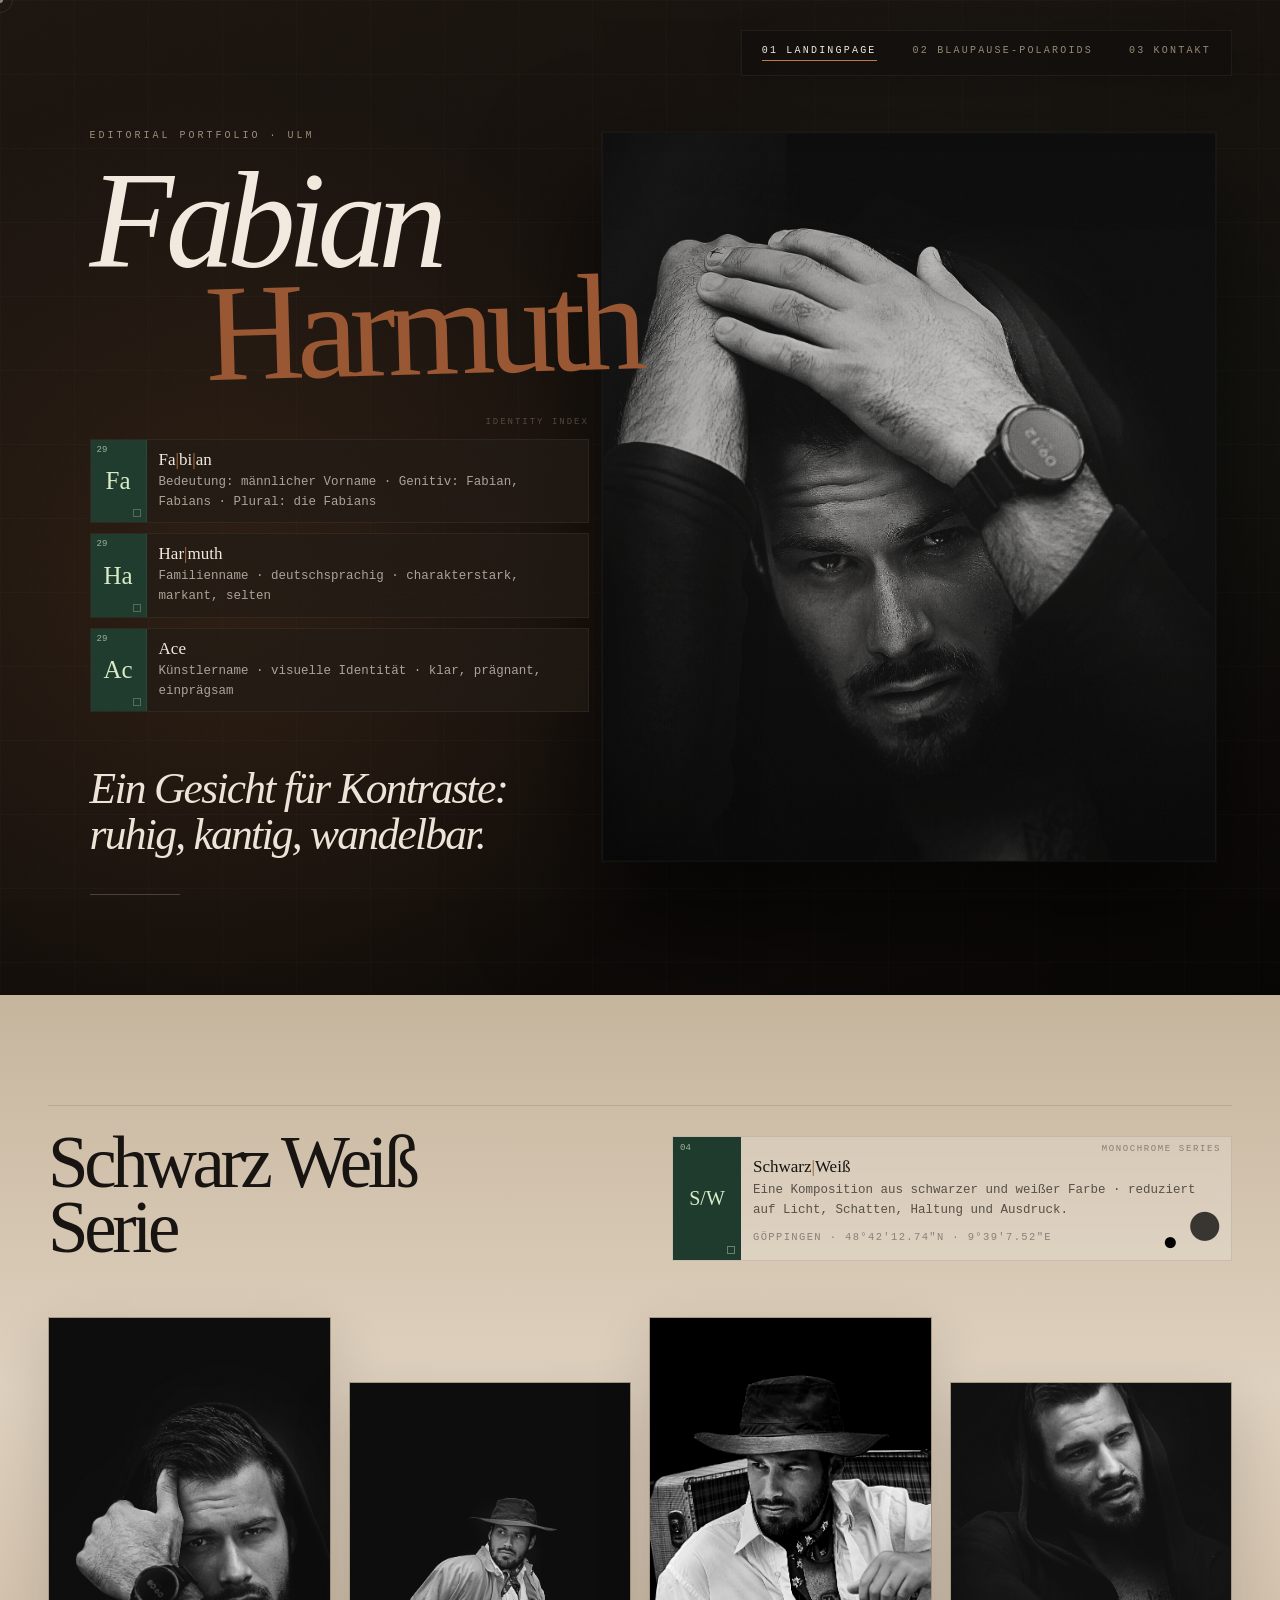
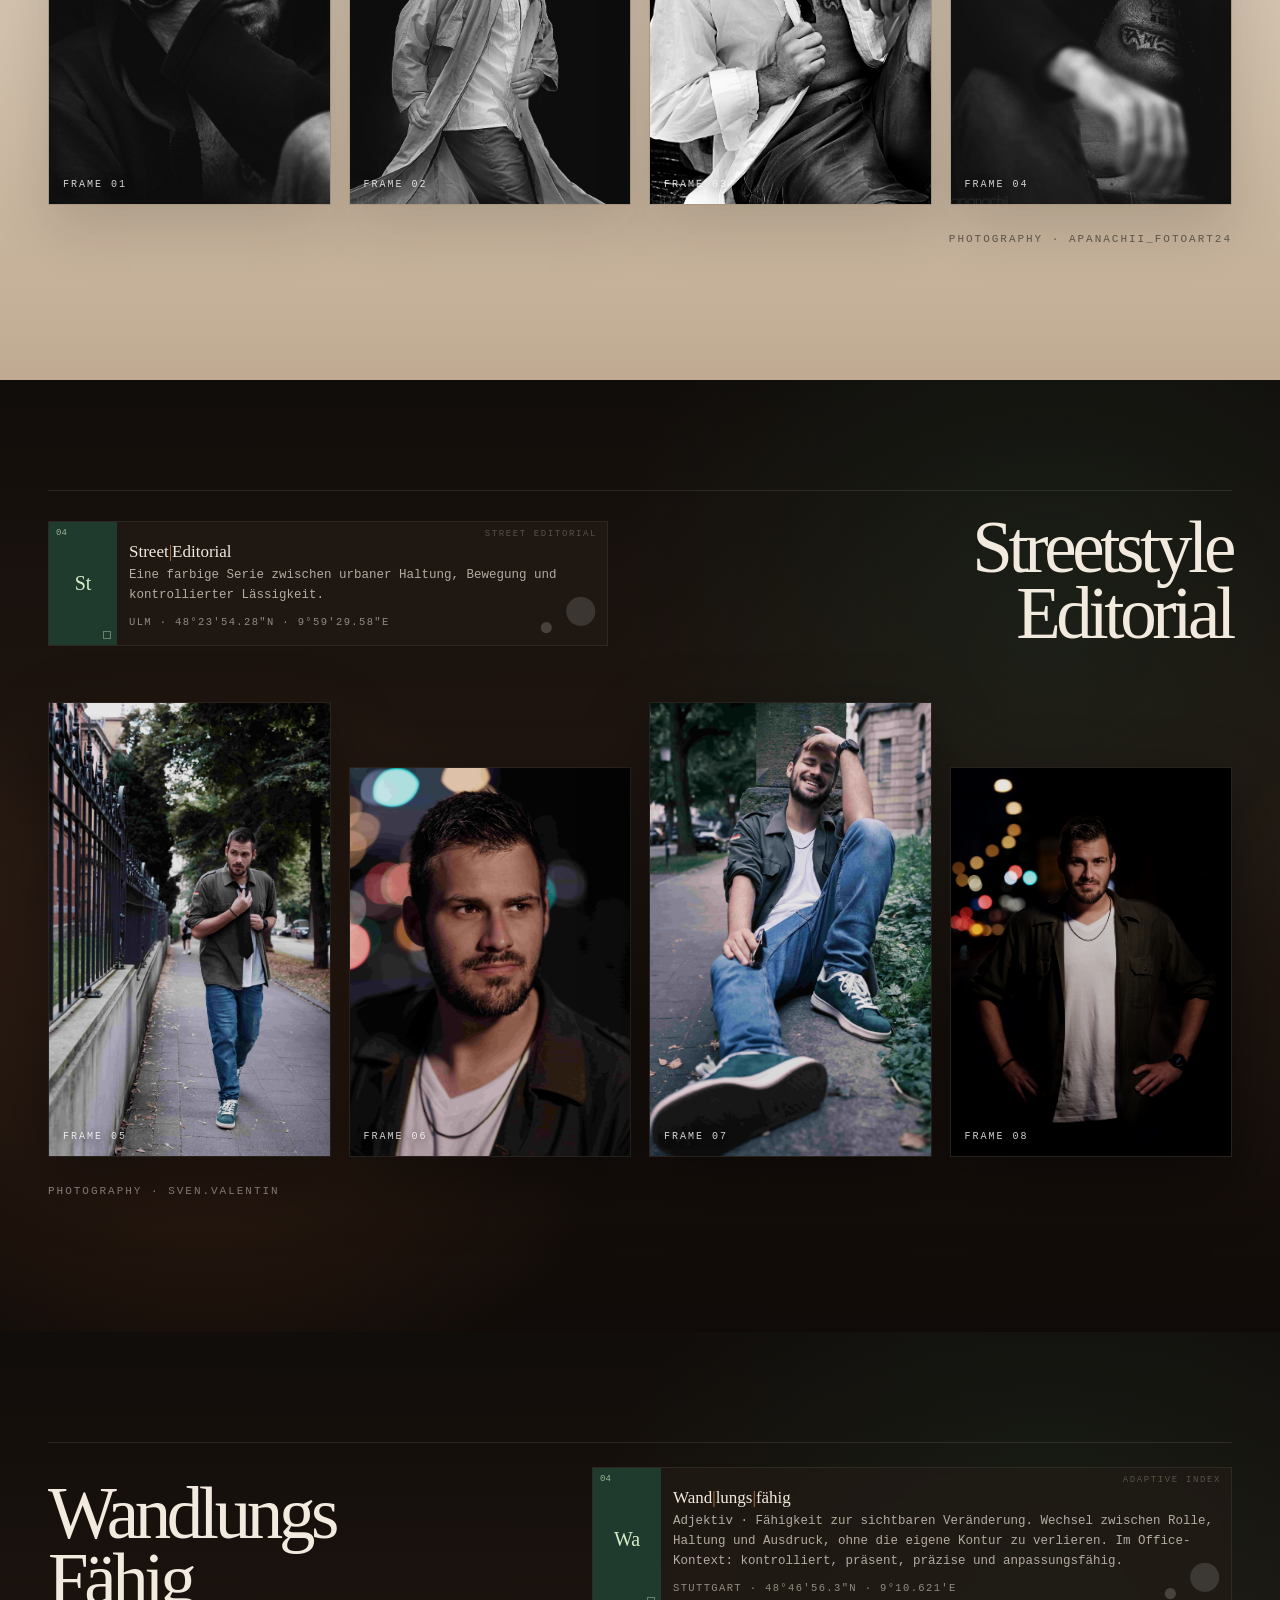
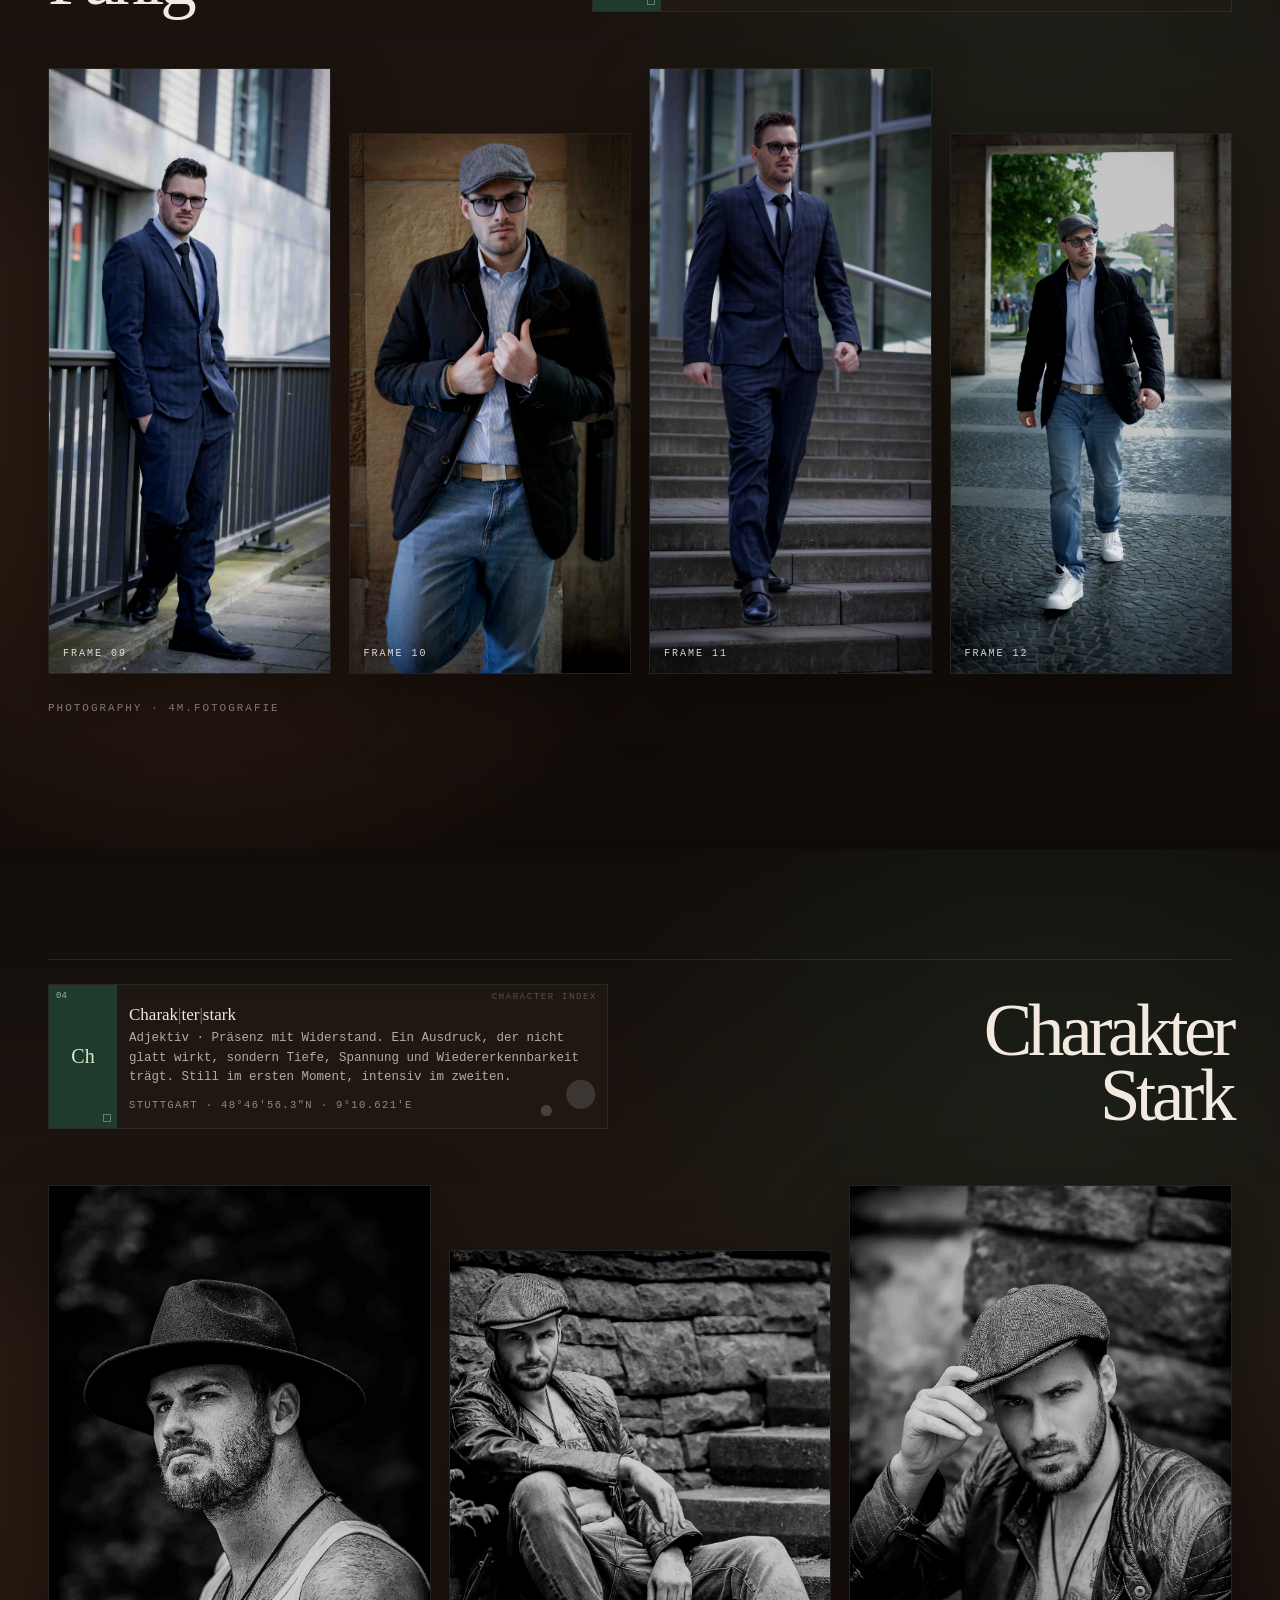
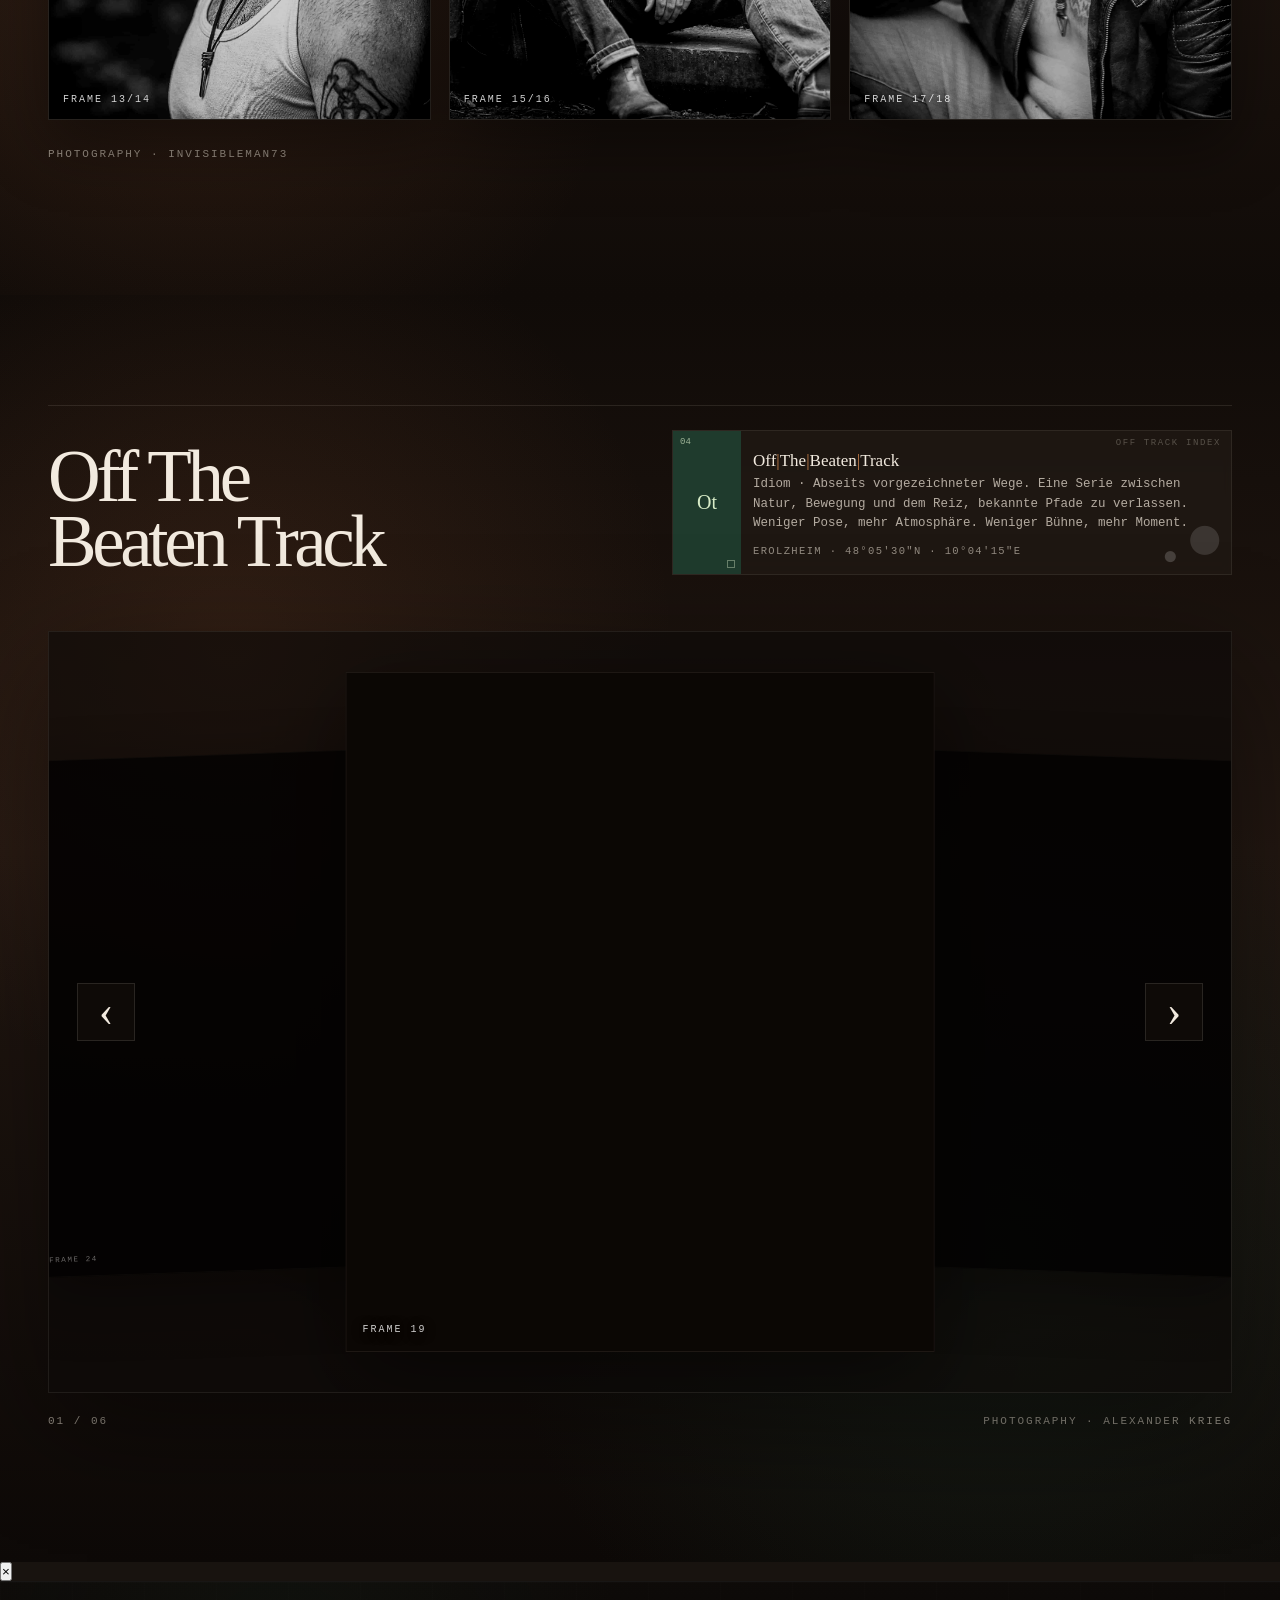
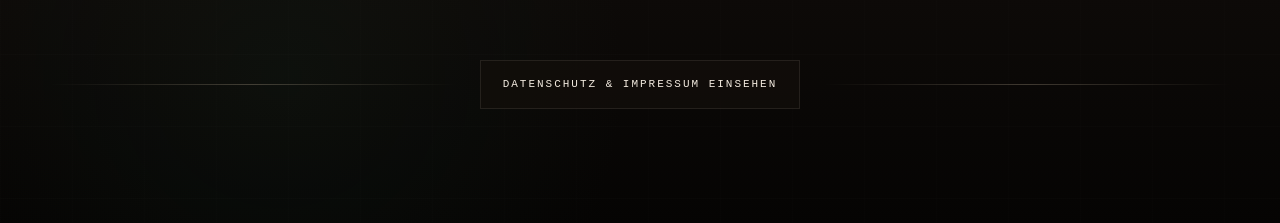
==== index.html @ 9355633e "Update index.html" ====
<!DOCTYPE html>
<html lang="de">
<head>
<meta charset="UTF-8"/>
<meta name="viewport" content="width=device-width, initial-scale=1.0"/>
<title>Fabian Harmuth — Male Model aus Ulm</title>
<meta name="description" content="Fabian Harmuth — Male Model aus Ulm. Editorial Portfolio mit charakterstarker visueller Präsenz."/>

<link rel="stylesheet" href="assets/css/landingpage.css">
     <link rel="stylesheet" href="assets/css/cursor.css">
</head>

<body>

<!-- =========================================================
     01 · HTML — Sichtbare Seitenstruktur
     ========================================================= -->

<!-- 01.01 · Custom Cursor -->
<div id="cursor"></div>
<div id="cursor-ring"></div>
<div class="hero-grain"></div>

<!-- 01.02 · Navigation -->
<nav class="nav">
  <div class="nav-links">
    <a href="index.html" class="active">01 Landingpage</a>
    <a href="blaupause-polaroids.html">02 Blaupause-Polaroids</a>
    <a href="kontakt.html">03 Kontakt</a>
  </div>
</nav>

<!-- 01.03 · Hero / Einstieg -->
<section class="hero">
  <div class="hero-bg"></div>

  <div class="hero-image-panel" id="imagePanel">
    <img src="images/hero.jpeg" alt="Fabian Harmuth Male Model" class="hero-image">
    <div class="image-vignette"></div>
    <div class="image-grain"></div>
  </div>

  <div class="hero-content">
    <div class="kicker">Editorial Portfolio · Ulm</div>

    <h1 class="hero-title">
      <span class="title-top">Fabian</span>
      <span class="title-bottom">Harmuth</span>
    </h1>

    <div class="chem-dictionary">
      <div class="chem-entry">
        <div class="chem-symbol">Fa</div>
        <div class="chem-content">
          <div class="dict-word">Fa<span>|</span>bi<span>|</span>an</div>
          <div class="dict-line">Bedeutung: männlicher Vorname · Genitiv: Fabian, Fabians · Plural: die Fabians</div>
        </div>
      </div>

      <div class="chem-entry">
        <div class="chem-symbol">Ha</div>
        <div class="chem-content">
          <div class="dict-word">Har<span>|</span>muth</div>
          <div class="dict-line">Familienname · deutschsprachig · charakterstark, markant, selten</div>
        </div>
      </div>

      <div class="chem-entry">
        <div class="chem-symbol">Ac</div>
        <div class="chem-content">
          <div class="dict-word">Ace</div>
          <div class="dict-line">Künstlername · visuelle Identität · klar, prägnant, einprägsam</div>
        </div>
      </div>
    </div>

    <div class="definition">
      Ein Gesicht für Kontraste:<br>
      ruhig, kantig, wandelbar.
    </div>

    <div class="editorial-line"></div>
  </div>
</section>

<!-- 01.04 · Serie 1: Schwarz Weiß -->
<section class="gallery">
  <div class="gallery-top">
    <h2>
      Schwarz Weiß<br>
      Serie
    </h2>

    <div class="gallery-chem">
      <div class="gallery-chem-symbol">S/W</div>

      <div class="gallery-chem-content">
        <div class="gallery-chem-title">Schwarz<span>|</span>Weiß</div>
        <div class="gallery-chem-line">
          Eine Komposition aus schwarzer und weißer Farbe · reduziert auf Licht, Schatten, Haltung und Ausdruck.
        </div>
        <div class="location-line">
          Göppingen · 48°42′12.74″N · 9°39′7.52″E
        </div>
        <div class="ink-splatter"></div>
      </div>
    </div>
  </div>

  <div class="grid">
    <div class="card">
      <img src="images/best-01.jpeg" alt="" loading="lazy">
      <span>Frame 01</span>
    </div>

    <div class="card">
      <img src="images/best-02.jpeg" alt="" loading="lazy">
      <span>Frame 02</span>
    </div>

    <div class="card">
      <img src="images/best-03.jpeg" alt="" loading="lazy">
      <span>Frame 03</span>
    </div>

    <div class="card">
      <img src="images/best-04.jpeg" alt="" loading="lazy">
      <span>Frame 04</span>
    </div>
  </div>

  <div class="gallery-credit">
    Photography · apanachii_fotoart24
  </div>
</section>

<!-- 01.05 · Serie 2: Streetstyle Editorial -->
<section class="gallery street-gallery">
  <div class="gallery-top">
    <h2>
      Streetstyle<br>
      Editorial
    </h2>

    <div class="gallery-chem">
      <div class="gallery-chem-symbol">St</div>

      <div class="gallery-chem-content">
        <div class="gallery-chem-title">Street<span>|</span>Editorial</div>
        <div class="gallery-chem-line">
          Eine farbige Serie zwischen urbaner Haltung, Bewegung und kontrollierter Lässigkeit.
        </div>
        <div class="location-line">
          Ulm · 48°23′54.28″N · 9°59′29.58″E
        </div>
        <div class="ink-splatter"></div>
      </div>
    </div>
  </div>

  <div class="grid">
    <div class="card">
      <img src="images/best-05.jpg" data-after="images/After-01.jpg" alt="" loading="lazy" class="upgrade-img">
      <span>Frame 05</span>
    </div>

    <div class="card">
      <img src="images/best-06.jpg" data-after="images/After-02.jpg" alt="" loading="lazy" class="upgrade-img">
      <span>Frame 06</span>
    </div>

    <div class="card">
      <img src="images/best-07.jpg" data-after="images/After-03.jpg" alt="" loading="lazy" class="upgrade-img">
      <span>Frame 07</span>
    </div>

    <div class="card">
      <img src="images/best-08.jpg" data-after="images/After-04.jpg" alt="" loading="lazy" class="upgrade-img">
      <span>Frame 08</span>
    </div>
  </div>

  <div class="gallery-credit">
    Photography · Sven.Valentin
  </div>
</section>

<!-- 01.06 · Serie 3: Wandlungsfähig -->
<section class="gallery adapt-gallery">
  <div class="gallery-top">
    <h2>
      Wandlungs<br>
      Fähig
    </h2>

    <div class="gallery-chem">
      <div class="gallery-chem-symbol">Wa</div>

      <div class="gallery-chem-content">
        <div class="gallery-chem-title">Wand<span>|</span>lungs<span>|</span>fähig</div>
        <div class="gallery-chem-line">
          Adjektiv · Fähigkeit zur sichtbaren Veränderung. Wechsel zwischen Rolle, Haltung und Ausdruck, ohne die eigene Kontur zu verlieren. Im Office-Kontext: kontrolliert, präsent, präzise und anpassungsfähig.
        </div>
        <div class="location-line">
          Stuttgart · 48°46′56.3″N · 9°10.621′E
        </div>
        <div class="ink-splatter"></div>
      </div>
    </div>
  </div>

  <div class="grid">
    <div class="card">
      <img src="images/best-09.jpg" alt="" loading="lazy">
      <span>Frame 09</span>
    </div>

    <div class="card">
      <img src="images/best-10.jpg" alt="" loading="lazy">
      <span>Frame 10</span>
    </div>

    <div class="card">
      <img src="images/best-11.jpg" alt="" loading="lazy">
      <span>Frame 11</span>
    </div>

    <div class="card">
      <img src="images/best-12.jpg" alt="" loading="lazy">
      <span>Frame 12</span>
    </div>
  </div>

  <div class="gallery-credit">
    Photography · 4m.fotografie
  </div>
</section>

<!-- 01.07 · Serie 4: Charakterstark -->
<section class="gallery character-gallery">
  <div class="gallery-top">
    <h2>
      Charakter<br>
      Stark
    </h2>

    <div class="gallery-chem">
      <div class="gallery-chem-symbol">Ch</div>

      <div class="gallery-chem-content">
        <div class="gallery-chem-title">Charak<span>|</span>ter<span>|</span>stark</div>
        <div class="gallery-chem-line">
          Adjektiv · Präsenz mit Widerstand. Ein Ausdruck, der nicht glatt wirkt, sondern Tiefe, Spannung und Wiedererkennbarkeit trägt. Still im ersten Moment, intensiv im zweiten.
        </div>
        <div class="location-line">
          Stuttgart · 48°46′56.3″N · 9°10.621′E
        </div>
        <div class="ink-splatter"></div>
      </div>
    </div>
  </div>

  <div class="grid character-grid">
    <div class="card dual-card">
      <img class="base-img" src="images/best-13.jpg" alt="" loading="lazy">
      <img class="color-img" src="images/best-14.jpg" alt="" loading="lazy">
      <span>Frame 13/14</span>
    </div>

    <div class="card dual-card">
      <img class="base-img" src="images/best-15.jpg" alt="" loading="lazy">
      <img class="color-img" src="images/best-16.jpg" alt="" loading="lazy">
      <span>Frame 15/16</span>
    </div>

    <div class="card dual-card">
      <img class="base-img" src="images/best-17.jpg" alt="" loading="lazy">
      <img class="color-img" src="images/best-18.jpg" alt="" loading="lazy">
      <span>Frame 17/18</span>
    </div>
  </div>

  <div class="gallery-credit">
    Photography · invisibleman73
  </div>
</section>
<!-- 01.08 · Serie 5: Off The Beaten Track -->
<section class="gallery offtrack-gallery">
  <div class="gallery-top">
    <h2>
      Off The<br>
      Beaten Track
    </h2>

    <div class="gallery-chem">
      <div class="gallery-chem-symbol">Ot</div>

      <div class="gallery-chem-content">
        <div class="gallery-chem-title">Off<span>|</span>The<span>|</span>Beaten<span>|</span>Track</div>
        <div class="gallery-chem-line">
          Idiom · Abseits vorgezeichneter Wege. Eine Serie zwischen Natur,
          Bewegung und dem Reiz, bekannte Pfade zu verlassen. Weniger Pose,
          mehr Atmosphäre. Weniger Bühne, mehr Moment.
        </div>
        <div class="location-line">
          Erolzheim · 48°05′30″N · 10°04′15″E
        </div>
        <div class="ink-splatter"></div>
      </div>
    </div>
  </div>

  <div class="offtrack-carousel" id="offtrackCarousel" aria-label="Off The Beaten Track Bilderkarussell">
    <button class="offtrack-control offtrack-prev" type="button" aria-label="Vorheriges Bild">‹</button>

    <div class="offtrack-stage">
      <div class="offtrack-slide is-active" data-index="0">
        <img src="images/best-19.jpeg" data-after="images/after-05.jpg" alt="" loading="lazy" class="upgrade-img offtrack-img">
        <span>Frame 19</span>
      </div>

      <div class="offtrack-slide is-next" data-index="1">
        <img src="images/best-20.jpg" data-after="images/after-06.jpg" alt="" loading="lazy" class="upgrade-img offtrack-img">
        <span>Frame 20</span>
      </div>

      <div class="offtrack-slide" data-index="2">
        <img src="images/best-21.jpg" data-after="images/after-07.jpg" alt="" loading="lazy" class="upgrade-img offtrack-img">
        <span>Frame 21</span>
      </div>

      <div class="offtrack-slide" data-index="3">
        <img src="images/best-22.jpg" data-after="images/after-08.jpg" alt="" loading="lazy" class="upgrade-img offtrack-img">
        <span>Frame 22</span>
      </div>

      <div class="offtrack-slide" data-index="4">
        <img src="images/best-23.jpg" data-after="images/after-09.jpg" alt="" loading="lazy" class="upgrade-img offtrack-img">
        <span>Frame 23</span>
      </div>

      <div class="offtrack-slide is-prev" data-index="5">
        <img src="images/best-24.jpg" data-after="images/after-10.jpg" alt="" loading="lazy" class="upgrade-img offtrack-img">
        <span>Frame 24</span>
      </div>
    </div>

    <button class="offtrack-control offtrack-next" type="button" aria-label="Nächstes Bild">›</button>
  </div>

  <div class="offtrack-meta">
    <div class="offtrack-counter" id="offtrackCounter">01 / 06</div>

    <div class="gallery-credit offtrack-credit">
      Photography · Alexander Krieg
    </div>
  </div>
</section>
     <div class="image-lightbox" id="imageLightbox" aria-hidden="true">
  <button class="image-lightbox-close" type="button" aria-label="Bild schließen">×</button>
  <img id="imageLightboxImg" src="" alt="">
</div>
     
<!-- 01.08 · Legal Gate / Datenschutz / Impressum -->
<footer class="legal-footer">
  <div class="legal-shell">

    <div class="legal-separator">
      <button class="legal-gate" id="legalGate" type="button" aria-expanded="false">
        <span>Datenschutz & Impressum einsehen</span>
      </button>
    </div>

    <div class="legal-content" id="legalContent">
      <div class="legal-inner">
        <div class="legal-headline">
          <span class="legal-kicker">Legal · Privacy · Identity</span>

          <h3>
            Informationen &<br>
            Datenschutz
          </h3>

          <p>
            Transparenz bezüglich Datenverarbeitung, Kontaktaufnahme und Verantwortlichkeit
            dieser Portfolioseite. Der Bereich ist bewusst zurückhaltend platziert, bleibt aber
            jederzeit auffindbar.
          </p>
        </div>

        <div class="legal-actions">
          <button class="legal-toggle" type="button" data-legal="privacy">
            Datenschutz öffnen
          </button>

          <div class="legal-panel" id="privacy">
            <div class="legal-block">
              <h4>Datenschutzerklärung</h4>

              <p>
                Verantwortlicher im Sinne der Datenschutzgesetze, insbesondere der
                Datenschutz-Grundverordnung (DSGVO), ist Fabian Harmuth.
                Kontakt per E-Mail: <a href="mailto:fabianharmuth@web.de">fabianharmuth@web.de</a>.
              </p>

              <p>
                Diese Website dient der Darstellung eines persönlichen Model- und
                Editorial-Portfolios. Es werden keine Waren verkauft und keine kostenpflichtigen
                digitalen Produkte direkt über diese Website angeboten.
              </p>
            </div>

            <div class="legal-block">
              <h4>Hosting & technische Zugriffsdaten</h4>

              <p>
                Beim Besuch dieser Website können durch den Hostinganbieter automatisch technisch
                notwendige Zugriffsdaten verarbeitet werden. Dazu zählen insbesondere IP-Adresse,
                Datum und Uhrzeit des Zugriffs, Browsertyp, Betriebssystem, aufgerufene Dateien
                sowie Referrer-Informationen.
              </p>

              <p>
                Die Verarbeitung erfolgt zur technischen Bereitstellung, Stabilität, Sicherheit
                und Performance der Website. Rechtsgrundlage ist Art. 6 Abs. 1 lit. f DSGVO.
                Das berechtigte Interesse liegt im sicheren und zuverlässigen Betrieb dieser Website.
              </p>
            </div>

            <div class="legal-block">
              <h4>Cloudflare</h4>

              <p>
                Diese Website wird über Cloudflare Pages beziehungsweise Cloudflare Workers
                bereitgestellt. Dabei können technische Zugriffsdaten über Server von Cloudflare
                verarbeitet werden. Die Verarbeitung dient insbesondere der Auslieferung,
                Absicherung, Performance-Optimierung und Abwehr von Angriffen auf die Website.
              </p>
            </div>

            <div class="legal-block">
              <h4>Kontaktformular / Web3Forms</h4>

              <p>
                Bei Nutzung des Kontaktformulars werden die eingegebenen Daten verarbeitet.
                Dazu können insbesondere Name, bevorzugter Kontaktweg, E-Mail-Adresse,
                Telefonnummer, Instagram-Handle und der Nachrichtentext gehören.
              </p>

              <p>
                Für die technische Übermittlung des Formulars wird Web3Forms genutzt. Die
                eingegebenen Daten werden zur Bearbeitung der Anfrage übermittelt und an die
                hinterlegte E-Mail-Adresse weitergeleitet.
              </p>

              <p>
                Die Verarbeitung erfolgt zur Bearbeitung der jeweiligen Anfrage. Rechtsgrundlage
                ist Art. 6 Abs. 1 lit. b DSGVO, soweit die Anfrage auf eine mögliche Zusammenarbeit
                gerichtet ist, sowie Art. 6 Abs. 1 lit. f DSGVO bei allgemeinen Kontaktanfragen.
              </p>
            </div>

            <div class="legal-block">
              <h4>Cookies & Tracking</h4>

              <p>
                Diese Website verwendet derzeit keine Analyse- oder Marketingtools wie Google
                Analytics, Meta Pixel oder vergleichbare Trackingdienste. Es werden keine
                Tracking-Cookies gesetzt und keine personenbezogenen Daten zu Werbezwecken weitergegeben.
              </p>
            </div>

            <div class="legal-block">
              <h4>Sedcard / Dateidownloads</h4>

              <p>
                Sofern auf dieser Website eine Sedcard oder andere Dateien als Download bereitgestellt
                werden, können beim Abruf der Datei technisch notwendige Zugriffsdaten durch den
                Hostinganbieter verarbeitet werden. Eine gesonderte Auswertung zu Werbezwecken erfolgt nicht.
              </p>
            </div>

            <div class="legal-block">
              <h4>Speicherdauer</h4>

              <p>
                Personenbezogene Daten werden nur so lange gespeichert, wie dies zur Bearbeitung
                der jeweiligen Anfrage erforderlich ist oder gesetzliche Aufbewahrungspflichten bestehen.
              </p>
            </div>

            <div class="legal-block">
              <h4>Betroffenenrechte</h4>

              <p>
                Betroffene Personen haben nach Maßgabe der DSGVO insbesondere das Recht auf Auskunft,
                Berichtigung, Löschung, Einschränkung der Verarbeitung, Datenübertragbarkeit sowie
                Widerspruch gegen die Verarbeitung. Außerdem besteht ein Beschwerderecht bei einer
                zuständigen Datenschutzaufsichtsbehörde.
              </p>
            </div>

            <div class="legal-block">
              <h4>Stand</h4>

              <p>
                Stand dieser Datenschutzerklärung: Mai 2026.
              </p>
            </div>
          </div>

          <button class="legal-toggle" type="button" data-legal="imprint">
            Impressum anzeigen
          </button>

          <div class="legal-panel" id="imprint">
            <div class="imprint-verify">
              <p>
                Zur Reduzierung automatisierter Datenauslesung wird die ladungsfähige Anschrift
                erst nach manueller Bestätigung angezeigt. Dies ist keine externe Captcha-Prüfung,
                verhindert aber die direkte sichtbare Darstellung im normalen Seitenfluss.
              </p>

              <button id="showImprintBtn" type="button">
                Adresse freischalten
              </button>
            </div>

            <div class="imprint-content" id="imprintContent">
              <div class="legal-block">
                <h4>Impressum</h4>

                <p>
                  Angaben gemäß § 5 DDG
                </p>

                <div class="imprint-address" id="imprintAddress"></div>

                <p>
                  E-Mail: <a href="mailto:fabianharmuth@web.de">fabianharmuth@web.de</a>
                </p>

                <p>
                  Verantwortlich für den Inhalt dieser Website: Fabian Harmuth.
                </p>

                <p>
                  Diese Website dient der Präsentation eines persönlichen Model- und
                  Editorial-Portfolios.
                </p>
              </div>
            </div>
          </div>
        </div>
      </div>
    </div>

  </div>
</footer>

<script src="assets/js/cursor.js"></script>
<script src="assets/js/landingpage.js"></script>

</body>
</html>
---- assets/css/landingpage.css ----
/* =========================================================
   02 · CSS — Design, Layout, Animationen
   ========================================================= */

/* 02.01 · Design-Variablen */
:root{
  --bg:#18130f;
  --bg2:#120e0b;
  --text:#eee5d8;
  --text-dim:#9d8d7b;
  --accent:#995732;
  --accent-light:#c07a49;
  --green:#1f3b2d;
  --green-light:#d7ebc7;
  --beige:#cab89f;
  --off:#f2eadf;
  --gallery:#c6b59d;
  --gallery2:#dfd1bf;
  --dark:#110d0a;
  --dark2:#221711;
  --serif: Georgia, "Times New Roman", serif;
  --mono: "Courier New", Courier, monospace;
}

/* 02.02 · Reset / Grundlayout */
*{margin:0;padding:0;box-sizing:border-box;}
html{scroll-behavior:smooth;background:var(--bg);}
body{
  background:var(--bg);
  color:var(--text);
  overflow-x:hidden;
  font-family:var(--mono);
  cursor:none;
}
img{display:block;max-width:100%;}
a{color:inherit;text-decoration:none;}

/* 02.03 · Custom Cursor */
#cursor{
  position:fixed;
  width:6px;
  height:6px;
  border-radius:50%;
  background:var(--beige);
  pointer-events:none;
  z-index:9999;
  transform:translate(-50%,-50%);
  mix-blend-mode:difference;
  opacity:.82;
}

#cursor-ring{
  position:fixed;
  width:26px;
  height:26px;
  border:1px solid rgba(202,184,159,.2);
  border-radius:50%;
  pointer-events:none;
  z-index:9998;
  transform:translate(-50%,-50%);
  opacity:.58;
}

.hero-grain{
  position:fixed;
  inset:0;
  z-index:50;
  pointer-events:none;
  opacity:.022;
  background-image:url("data:image/svg+xml,%3Csvg viewBox='0 0 256 256' xmlns='http://www.w3.org/2000/svg'%3E%3Cfilter id='n'%3E%3CfeTurbulence type='fractalNoise' baseFrequency='0.72' numOctaves='4' stitchTiles='stitch'/%3E%3C/filter%3E%3Crect width='100%25' height='100%25' filter='url(%23n)'/%3E%3C/svg%3E");
  background-size:220px 220px;
}

/* 02.04 · Navigation */
.nav{
  position:fixed;
  top:0;
  right:0;
  z-index:100;
  padding:30px 48px;
  display:flex;
  justify-content:flex-end;
  align-items:center;
  pointer-events:none;
}

.nav-links{
  display:flex;
  align-items:center;
  gap:36px;
  padding:14px 20px;
  background:rgba(18,14,11,.55);
  border:1px solid rgba(238,229,216,.06);
  backdrop-filter:blur(16px);
  -webkit-backdrop-filter:blur(16px);
  box-shadow:0 10px 34px rgba(0,0,0,.18);
  pointer-events:auto;
}

.nav-links a{
  position:relative;
  font-size:10px;
  letter-spacing:.22em;
  text-transform:uppercase;
  color:var(--beige);
  opacity:.72;
  padding-bottom:5px;
  transition:
    opacity .3s ease,
    color .3s ease;
}

.nav-links a:hover,
.nav-links a.active{
  opacity:1;
  color:var(--off);
}

.nav-links a::after{
  content:'';
  position:absolute;
  left:0;
  bottom:0;
  width:0%;
  height:1px;
  background:var(--accent-light);
  transition:width .4s ease;
}

.nav-links a:hover::after,
.nav-links a.active::after{
  width:100%;
}

@media(max-width:980px){

  .nav{
    right:0;
    left:auto;
    padding:18px 20px;
  }

  .nav-links{
    gap:16px;
    padding:10px 14px;
  }

  .nav-links a{
    font-size:9px;
  }
}

/* 02.05 · Hero-Bereich */
.hero{
  position:relative;
  min-height:100vh;
  overflow:hidden;
  background:var(--bg2);
}

.hero-bg{
  position:absolute;
  inset:0;
  z-index:0;
  background:
    radial-gradient(circle at 18% 60%, rgba(92,57,32,.34), transparent 42%),
    radial-gradient(circle at 78% 40%, rgba(35,63,45,.24), transparent 38%),
    linear-gradient(160deg,#1c1510 0%,#120e0b 62%,#090705 100%);
}

.hero-bg::after{
  content:'';
  position:absolute;
  inset:0;
  background-image:
    linear-gradient(rgba(238,229,216,.02) 1px, transparent 1px),
    linear-gradient(90deg, rgba(238,229,216,.014) 1px, transparent 1px);
  background-size:74px 74px;
}

.hero-image-panel{
  position:absolute;
  right:clamp(20px,5vw,80px);
  top:50%;
  width:min(48vw,700px);
  height:min(81vh,850px);
  transform:translateY(-50%);
  overflow:hidden;
  z-index:2;
  border:1px solid rgba(238,229,216,.06);
  box-shadow:
    0 50px 110px rgba(0,0,0,.72),
    0 0 0 1px rgba(238,229,216,.03);
  background:#080706;
}

.hero-image-panel::before{
  content:'';
  position:absolute;
  inset:0;
  z-index:5;
  background:linear-gradient(
    120deg,
    transparent 34%,
    rgba(255,255,255,.04) 50%,
    transparent 66%
  );
  transform:translateX(-70%);
  animation:heroShimmer 11s ease-in-out infinite;
}

.hero-image{
  width:100%;
  height:100%;
  object-fit:cover;
  object-position:center top;
  filter:grayscale(.08) contrast(1.03) brightness(.84) sepia(.04);
  transform:scale(1.035);
}

.image-vignette{
  position:absolute;
  inset:0;
  z-index:3;
  background:
    linear-gradient(90deg, rgba(0,0,0,.24), transparent 32%),
    linear-gradient(180deg, rgba(0,0,0,.18), transparent 30%),
    linear-gradient(0deg, rgba(0,0,0,.4), transparent 42%);
}

.image-grain{
  position:absolute;
  inset:-50%;
  z-index:4;
  opacity:.03;
  background-image:radial-gradient(circle, rgba(255,255,255,.35) 1px, transparent 1px);
  background-size:3px 3px;
  animation:grain .9s steps(3) infinite;
}

.hero-content{
  position:relative;
  z-index:6;
  min-height:100vh;
  display:flex;
  flex-direction:column;
  justify-content:center;
  width:53vw;
  max-width:820px;
  padding:130px 7vw 100px;
}

.kicker{
  margin-bottom:22px;
  font-size:10px;
  letter-spacing:.3em;
  text-transform:uppercase;
  color:var(--text-dim);
  opacity:0;
  animation:fadeUp .8s .2s ease forwards;
}

.hero-title{
  display:flex;
  flex-direction:column;
  margin-bottom:52px;
  line-height:.84;
  font-family:var(--serif);
  opacity:0;
  animation:fadeUp .9s .38s ease forwards;
}

.title-top{
  font-size:clamp(78px,10.8vw,168px);
  letter-spacing:-.06em;
  color:var(--off);
  font-style:italic;
  font-weight:300;
}

.title-bottom{
  font-size:clamp(78px,10.8vw,168px);
  letter-spacing:-.06em;
  margin-left:clamp(36px,9vw,140px);
  margin-top:-.06em;
  color:var(--accent);
  transform:rotate(-1.6deg);
  font-weight:400;
}

.chem-dictionary{
  position:relative;
  display:flex;
  flex-direction:column;
  gap:10px;
  max-width:640px;
  margin-bottom:54px;
  opacity:0;
  animation:fadeUp .8s .62s ease forwards;
}

.chem-dictionary::before{
  content:"IDENTITY INDEX";
  position:absolute;
  top:-22px;
  right:0;
  font-size:9px;
  letter-spacing:.22em;
  color:rgba(202,184,159,.32);
}

.chem-entry{
  position:relative;
  display:grid;
  grid-template-columns:56px 1fr;
  overflow:hidden;
  background:rgba(34,27,21,.68);
  border:1px solid rgba(238,229,216,.06);
  transition:.4s;
  backdrop-filter:blur(6px);
}

.chem-entry:hover{
  transform:translateY(-2px);
  border-color:rgba(238,229,216,.12);
  box-shadow:0 10px 32px rgba(0,0,0,.3);
}

.chem-entry::after{
  content:'';
  position:absolute;
  inset:0;
  background:linear-gradient(100deg, transparent, rgba(255,255,255,.05), transparent);
  transform:translateX(-115%);
  animation:cardShimmer 10s ease-in-out infinite;
}

.chem-entry:nth-child(2)::after{animation-delay:.7s;}
.chem-entry:nth-child(3)::after{animation-delay:1.4s;}

.chem-symbol{
  position:relative;
  display:flex;
  align-items:center;
  justify-content:center;
  min-height:56px;
  background:var(--green);
  color:var(--green-light);
  font-family:var(--serif);
  font-size:25px;
  border-right:1px solid rgba(255,255,255,.06);
}

.chem-symbol::before{
  content:"29";
  position:absolute;
  top:5px;
  left:6px;
  font-size:9px;
  opacity:.68;
  font-family:var(--mono);
}

.chem-symbol::after{
  content:'';
  position:absolute;
  right:5px;
  bottom:5px;
  width:6px;
  height:6px;
  border:1px solid rgba(215,235,199,.28);
}

.chem-content{
  padding:10px 14px 10px 12px;
  position:relative;
  z-index:2;
}

.dict-word{
  margin-bottom:3px;
  font-size:17px;
  color:var(--off);
  font-family:var(--serif);
}

.dict-word span{color:var(--accent-light);}

.dict-line{
  font-size:12.5px;
  line-height:1.58;
  color:rgba(238,229,216,.68);
}

.definition{
  max-width:620px;
  font-size:clamp(28px,3.4vw,50px);
  line-height:1.05;
  letter-spacing:-.04em;
  color:var(--text);
  font-family:var(--serif);
  font-style:italic;
  font-weight:300;
  opacity:0;
  animation:fadeUp .8s .85s ease forwards;
}

.editorial-line{
  width:90px;
  height:1px;
  margin-top:36px;
  background:rgba(202,184,159,.28);
  opacity:0;
  animation:fadeUp .8s 1s ease forwards;
}

/* 02.06 · Galerie-Grundlayout */
.gallery{
  padding:110px 48px 135px;
  background:linear-gradient(180deg,var(--gallery) 0%,var(--gallery2) 40%,#c0ab92 100%);
  color:#171411;
}

.gallery-top{
  display:flex;
  justify-content:space-between;
  align-items:flex-end;
  gap:42px;
  margin-bottom:56px;
  border-top:1px solid rgba(23,20,17,.12);
  padding-top:24px;
}

.gallery-top h2{
  font-size:clamp(42px,5.7vw,88px);
  line-height:.9;
  letter-spacing:-.06em;
  font-family:var(--serif);
  font-weight:400;
}

.gallery-chem{
  position:relative;
  display:grid;
  grid-template-columns:68px 1fr;
  overflow:hidden;
  max-width:560px;
  background:rgba(255,255,255,.18);
  border:1px solid rgba(23,20,17,.1);
  backdrop-filter:blur(4px);
}

.gallery-chem::before{
  content:"MONOCHROME SERIES";
  position:absolute;
  top:7px;
  right:10px;
  font-size:9px;
  letter-spacing:.18em;
  color:rgba(23,20,17,.42);
  z-index:3;
}

.gallery-chem::after{
  content:'';
  position:absolute;
  inset:0;
  background:linear-gradient(100deg,transparent,rgba(255,255,255,.16),transparent);
  transform:translateX(-115%);
  animation:cardShimmer 11s ease-in-out infinite;
}

.gallery-chem-symbol{
  position:relative;
  display:flex;
  align-items:center;
  justify-content:center;
  min-height:72px;
  background:var(--green);
  color:var(--green-light);
  font-size:20px;
  font-family:var(--serif);
}

.gallery-chem-symbol::before{
  content:"04";
  position:absolute;
  top:6px;
  left:7px;
  font-size:9px;
  opacity:.68;
  font-family:var(--mono);
}

.gallery-chem-symbol::after{
  content:'';
  position:absolute;
  right:6px;
  bottom:6px;
  width:6px;
  height:6px;
  border:1px solid rgba(215,235,199,.4);
}

.gallery-chem-content{
  position:relative;
  padding:20px 16px 14px 12px;
  z-index:2;
}

.gallery-chem-title{
  margin-bottom:4px;
  font-size:17px;
  font-family:var(--serif);
}

.gallery-chem-title span{color:var(--accent);}

.gallery-chem-line{
  position:relative;
  font-size:12.5px;
  line-height:1.58;
  color:rgba(23,20,17,.68);
  z-index:2;
}

.location-line{
  margin-top:10px;
  font-size:10.5px;
  line-height:1.5;
  letter-spacing:.13em;
  text-transform:uppercase;
  color:rgba(23,20,17,.42);
  position:relative;
  z-index:3;
}

.street-gallery .location-line,
.adapt-gallery .location-line,
.character-gallery .location-line{
  color:rgba(238,229,216,.56);
}

.ink-splatter{
  position:absolute;
  right:-70px;
  bottom:-60px;
  width:155px;
  height:135px;
  pointer-events:none;
  opacity:1;
  z-index:1;
  background:
    radial-gradient(circle at 18% 34%, rgba(0,0,0,1) 0 5px, transparent 6px),
    radial-gradient(circle at 42% 28%, rgba(0,0,0,.74) 0 14px, transparent 15px),
    radial-gradient(circle at 70% 18%, rgba(0,0,0,.92) 0 4px, transparent 5px),
    radial-gradient(circle at 78% 52%, rgba(0,0,0,.55) 0 22px, transparent 23px),
    radial-gradient(circle at 50% 72%, rgba(0,0,0,.86) 0 9px, transparent 10px),
    radial-gradient(circle at 86% 82%, rgba(0,0,0,.42) 0 6px, transparent 7px),
    radial-gradient(circle at 28% 78%, rgba(0,0,0,.66) 0 3px, transparent 4px),
    radial-gradient(circle at 61% 85%, rgba(0,0,0,.95) 0 2px, transparent 3px);
  transform:rotate(-13deg);
}

.grid{
  display:grid;
  grid-template-columns:repeat(4,1fr);
  gap:18px;
}

.character-grid{
  grid-template-columns:repeat(3,1fr);
}

.card{
  position:relative;
  overflow:hidden;
  min-height:390px;
  background:#b7a891;
  border:1px solid rgba(23,20,17,.1);
  box-shadow:0 22px 54px rgba(23,20,17,.16);
}

.card:nth-child(2),
.card:nth-child(4){margin-top:65px;}

.character-grid .card:nth-child(2){
  margin-top:65px;
}

.character-grid .card:nth-child(3){
  margin-top:0;
}

.card img{
  width:100%;
  height:100%;
  object-fit:cover;
  filter:grayscale(1) contrast(1.04);
  transform:scale(1.03);
  transition:1.2s ease;
}


/* 02.06.01 · Progressive Upgrade nur für Streetstyle-Serie
   Erst werden best-05 bis best-08 angezeigt. Nach vollständigem Seitenaufbau
   laden After-01 bis After-04 im Hintergrund und ersetzen die kleinen Dateien weich. */
.upgrade-img{
  opacity:1;
  transition:
    opacity .55s ease,
    filter 1.2s ease,
    transform 1.2s ease;
}

.upgrade-img.is-swapping{
  opacity:.68;
}

.upgrade-img.is-upgraded{
  opacity:1;
}

.card:hover img{
  transform:scale(1.085);
  filter:grayscale(.55) contrast(1.08) brightness(1.03);
}

.card span{
  position:absolute;
  left:14px;
  bottom:14px;
  font-size:10px;
  letter-spacing:.2em;
  text-transform:uppercase;
  color:rgba(255,255,255,.82);
  text-shadow:0 2px 10px rgba(0,0,0,.62);
  z-index:4;
}

.gallery-credit{
  margin-top:28px;
  text-align:right;
  font-size:11px;
  letter-spacing:.18em;
  text-transform:uppercase;
  color:rgba(23,20,17,.58);
}

/* 02.07 · Dunkle Serienvarianten */

.street-gallery,
.adapt-gallery,
.character-gallery{
  background:
    radial-gradient(circle at 16% 72%, rgba(153,87,50,.18), transparent 32%),
    radial-gradient(circle at 82% 24%, rgba(31,59,45,.32), transparent 34%),
    linear-gradient(180deg,#110d0a 0%,#221711 48%,#100b08 100%);
  color:var(--text);
}

.street-gallery .gallery-top,
.character-gallery .gallery-top{
  flex-direction:row-reverse;
  border-top:1px solid rgba(238,229,216,.1);
}

.adapt-gallery .gallery-top{
  border-top:1px solid rgba(238,229,216,.1);
}

.street-gallery .gallery-top h2,
.adapt-gallery .gallery-top h2,
.character-gallery .gallery-top h2{
  color:var(--off);
}

.street-gallery .gallery-top h2,
.character-gallery .gallery-top h2{
  text-align:right;
}

.street-gallery .gallery-chem,
.adapt-gallery .gallery-chem,
.character-gallery .gallery-chem{
  background:rgba(34,27,21,.72);
  border:1px solid rgba(238,229,216,.08);
}

.street-gallery .gallery-chem::before{
  content:"STREET EDITORIAL";
  color:rgba(238,229,216,.28);
}

.adapt-gallery .gallery-chem::before{
  content:"ADAPTIVE INDEX";
  color:rgba(238,229,216,.28);
}

.character-gallery .gallery-chem::before{
  content:"CHARACTER INDEX";
  color:rgba(238,229,216,.28);
}

.street-gallery .gallery-chem-title,
.adapt-gallery .gallery-chem-title,
.character-gallery .gallery-chem-title{
  color:var(--off);
}

.street-gallery .gallery-chem-line,
.adapt-gallery .gallery-chem-line,
.character-gallery .gallery-chem-line{
  color:rgba(238,229,216,.72);
}

.street-gallery .gallery-chem-title span,
.adapt-gallery .gallery-chem-title span,
.character-gallery .gallery-chem-title span{
  color:var(--accent-light);
}

.street-gallery .ink-splatter,
.adapt-gallery .ink-splatter,
.character-gallery .ink-splatter{
  filter:invert(1);
  opacity:.18;
}

.street-gallery .card,
.adapt-gallery .card,
.character-gallery .card{
  background:#16110e;
  border:1px solid rgba(238,229,216,.08);
  box-shadow:0 24px 60px rgba(0,0,0,.42);
}

.street-gallery .card img,
.adapt-gallery .card img{
  filter:contrast(1.03) saturate(.9) brightness(.9);
}

.street-gallery .card:hover img,
.adapt-gallery .card:hover img{
  filter:contrast(1.08) saturate(1.08) brightness(1.02);
}

.street-gallery .gallery-credit,
.adapt-gallery .gallery-credit,
.character-gallery .gallery-credit{
  color:rgba(238,229,216,.58);
  text-align:left;
}

.adapt-gallery .gallery-chem{
  max-width:640px;
}

.adapt-gallery .gallery-chem-line,
.character-gallery .gallery-chem-line{
  font-size:12.5px;
}

.dual-card{
  min-height:470px;
}

.dual-card img{
  position:absolute;
  inset:0;
  width:100%;
  height:100%;
  object-fit:cover;
}

.dual-card .base-img{
  z-index:1;
  filter:grayscale(1) contrast(1.12) brightness(.82);
}

.dual-card .color-img{
  z-index:2;
  opacity:0;
  filter:contrast(1.08) saturate(1.12) brightness(.98);
  transform:scale(1.06);
  mix-blend-mode:normal;
}

.dual-card::after{
  content:"";
  position:absolute;
  inset:0;
  z-index:3;
  opacity:0;
  pointer-events:none;
  background:
    linear-gradient(110deg, transparent 0 35%, rgba(215,235,199,.18) 48%, transparent 62%),
    radial-gradient(circle at 50% 50%, transparent 40%, rgba(0,0,0,.25) 100%);
  transform:translateX(-60%);
  transition:opacity .4s ease, transform .9s ease;
}

.dual-card:hover .base-img{
  opacity:.18;
  transform:scale(1.08);
}

.dual-card:hover .color-img{
  opacity:1;
  transform:scale(1.03);
}

.dual-card:hover::after{
  opacity:1;
  transform:translateX(60%);
}

/* 02.08 · Animationen */
@keyframes grain{
  from{transform:translate(0,0);}
  to{transform:translate(-3%,2%);}
}

@keyframes heroShimmer{
  0%,58%{transform:translateX(-70%);opacity:0;}
  72%{opacity:.65;}
  100%{transform:translateX(70%);opacity:0;}
}

@keyframes cardShimmer{
  0%,60%{transform:translateX(-115%);opacity:0;}
  73%{opacity:.7;}
  100%{transform:translateX(115%);opacity:0;}
}

@keyframes fadeUp{
  from{opacity:0;transform:translateY(16px);}
  to{opacity:1;transform:translateY(0);}
}


/* 02.09 · Serie 5: Off The Beaten Track */
.offtrack-gallery{
  background:
    radial-gradient(circle at 18% 28%, rgba(153,87,50,.18), transparent 32%),
    radial-gradient(circle at 78% 76%, rgba(31,59,45,.34), transparent 36%),
    linear-gradient(180deg,#100b08 0%,#221711 44%,#0d0907 100%);
  color:var(--text);
}

.offtrack-gallery .gallery-top{
  border-top:1px solid rgba(238,229,216,.1);
}

.offtrack-gallery .gallery-top h2{
  color:var(--off);
}

.offtrack-gallery .gallery-chem{
  background:rgba(34,27,21,.72);
  border:1px solid rgba(238,229,216,.08);
}

.offtrack-gallery .gallery-chem::before{
  content:"OFF TRACK INDEX";
  color:rgba(238,229,216,.28);
}

.offtrack-gallery .gallery-chem-title{
  color:var(--off);
}

.offtrack-gallery .gallery-chem-title span{
  color:var(--accent-light);
}

.offtrack-gallery .gallery-chem-line{
  color:rgba(238,229,216,.72);
}

.offtrack-gallery .location-line{
  color:rgba(238,229,216,.56);
}

.offtrack-gallery .ink-splatter{
  filter:invert(1);
  opacity:.18;
}

.offtrack-carousel{
  position:relative;
  min-height:760px;
  overflow:hidden;
  border:1px solid rgba(238,229,216,.08);
  background:
    radial-gradient(circle at 50% 52%, rgba(192,122,73,.14), transparent 44%),
    rgba(14,10,8,.64);
  box-shadow:0 36px 110px rgba(0,0,0,.42);
}

.offtrack-carousel.is-expanded{
  cursor:none;
}

.offtrack-stage{
  position:relative;
  width:100%;
  height:760px;
}

.offtrack-slide{
  position:absolute;
  top:50%;
  left:50%;
  width:min(46vw,640px);
  height:680px;
  opacity:0;
  transform:translate(-50%,-50%) scale(.74);
  transition:
    transform .7s cubic-bezier(.2,.8,.2,1),
    opacity .55s ease,
    filter .55s ease;
  pointer-events:none;
  filter:grayscale(.55) brightness(.66) contrast(1.08);
  border:1px solid rgba(238,229,216,.08);
  box-shadow:0 28px 85px rgba(0,0,0,.48);
  background:#120d0a;
  overflow:hidden;
}

.offtrack-slide.is-active{
  z-index:5;
  opacity:1;
  transform:translate(-50%,-50%) scale(1);
  pointer-events:auto;
  filter:grayscale(.08) brightness(.96) contrast(1.05);
}

.offtrack-slide.is-prev{
  z-index:3;
  opacity:.72;
  transform:translate(-116%,-50%) scale(.76) rotate(-2deg);
}

.offtrack-slide.is-next{
  z-index:3;
  opacity:.72;
  transform:translate(16%,-50%) scale(.76) rotate(2deg);
}

.offtrack-carousel.is-expanded .offtrack-slide.is-active{
  width:min(58vw,820px);
  height:720px;
  transform:translate(-50%,-50%) scale(1);
}

.offtrack-carousel.is-expanded .offtrack-slide.is-prev{
  opacity:.38;
  transform:translate(-128%,-50%) scale(.64) rotate(-2deg);
}

.offtrack-carousel.is-expanded .offtrack-slide.is-next{
  opacity:.38;
  transform:translate(28%,-50%) scale(.64) rotate(2deg);
}

.offtrack-slide img{
  width:100%;
  height:100%;
  object-fit:contain;
  object-position:center;
  background:#120d0a;
  transform:scale(1);
  transition:
    transform 1.2s ease,
    opacity .55s ease,
    filter 1.2s ease;
}

.offtrack-slide.is-active:hover img{
  transform:scale(1.018);
}

.offtrack-slide span{
  position:absolute;
  left:16px;
  bottom:16px;
  z-index:4;
  font-size:10px;
  letter-spacing:.2em;
  text-transform:uppercase;
  color:rgba(255,255,255,.82);
  text-shadow:0 2px 12px rgba(0,0,0,.72);
}

.offtrack-control{
  position:absolute;
  top:50%;
  z-index:9;
  width:58px;
  height:58px;
  border:1px solid rgba(238,229,216,.12);
  background:rgba(18,14,11,.72);
  color:var(--off);
  font-family:var(--serif);
  font-size:44px;
  line-height:1;
  display:flex;
  align-items:center;
  justify-content:center;
  cursor:pointer;
  transform:translateY(-50%);
  transition:
    background .3s ease,
    border-color .3s ease,
    transform .3s ease;
}

.offtrack-control:hover{
  background:rgba(31,59,45,.72);
  border-color:rgba(215,235,199,.36);
  transform:translateY(-50%) scale(1.04);
}

.offtrack-prev{
  left:28px;
}

.offtrack-next{
  right:28px;
}

.offtrack-meta{
  display:flex;
  align-items:center;
  justify-content:space-between;
  gap:24px;
  margin-top:22px;
}

.offtrack-counter{
  font-size:11px;
  letter-spacing:.18em;
  text-transform:uppercase;
  color:rgba(238,229,216,.58);
}

.offtrack-credit{
  margin-top:0;
  text-align:right;
  color:rgba(238,229,216,.58);
}

@media(max-width:980px){
  .offtrack-carousel{
    min-height:650px;
  }

  .offtrack-stage{
    height:650px;
  }

  .offtrack-slide{
    width:min(78vw,520px);
    height:590px;
  }

  .offtrack-slide.is-prev{
    transform:translate(-105%,-50%) scale(.68) rotate(-2deg);
  }

  .offtrack-slide.is-next{
    transform:translate(5%,-50%) scale(.68) rotate(2deg);
  }

  .offtrack-carousel.is-expanded .offtrack-slide.is-active{
    width:min(88vw,620px);
    height:610px;
  }

  .offtrack-control{
    width:48px;
    height:48px;
    font-size:36px;
  }

  .offtrack-prev{
    left:12px;
  }

  .offtrack-next{
    right:12px;
  }

  .offtrack-meta{
    align-items:flex-start;
    flex-direction:column;
  }

  .offtrack-credit{
    text-align:left;
  }
}

@media(max-width:560px){
  .offtrack-carousel{
    min-height:560px;
  }

  .offtrack-stage{
    height:560px;
  }

  .offtrack-slide{
    width:82vw;
    height:500px;
  }

  .offtrack-carousel.is-expanded .offtrack-slide.is-active{
    width:90vw;
    height:515px;
  }

  .offtrack-slide.is-prev,
  .offtrack-slide.is-next{
    opacity:.26;
  }
}

/* 02.10 · Legal Gate / Datenschutz / Impressum */
.legal-footer{
  position:relative;
  padding:78px 48px 80px;
  background:#080605;
  border-top:1px solid rgba(238,229,216,.07);
  overflow:hidden;
  z-index:10;
}

.legal-footer::before{
  content:'';
  position:absolute;
  inset:0;
  background:
    radial-gradient(circle at 22% 40%, rgba(31,59,45,.16), transparent 34%),
    linear-gradient(180deg, rgba(18,14,11,.55), rgba(5,4,3,.96));
  pointer-events:none;
}

.legal-footer::after{
  content:'';
  position:absolute;
  inset:0;
  background-image:
    linear-gradient(rgba(238,229,216,.014) 1px, transparent 1px),
    linear-gradient(90deg, rgba(238,229,216,.01) 1px, transparent 1px);
  background-size:72px 72px;
  pointer-events:none;
  opacity:.8;
}

.legal-shell{
  position:relative;
  z-index:2;
  max-width:1180px;
  margin:auto;
}

.legal-separator{
  position:relative;
  display:grid;
  grid-template-columns:1fr auto 1fr;
  align-items:center;
  gap:24px;
  margin-bottom:34px;
}

.legal-separator::before,
.legal-separator::after{
  content:'';
  height:1px;
  background:linear-gradient(90deg, transparent, rgba(202,184,159,.28), transparent);
}

.legal-gate{
  position:relative;
  padding:16px 22px;
  border:1px solid rgba(238,229,216,.09);
  background:rgba(18,14,11,.72);
  color:var(--off);
  font-family:var(--mono);
  font-size:11px;
  letter-spacing:.18em;
  line-height:1.4;
  text-transform:uppercase;
  cursor:pointer;
  overflow:hidden;
  transition:
    transform .35s ease,
    border-color .35s ease,
    background .35s ease;
}

.legal-gate::before{
  content:'';
  position:absolute;
  inset:0;
  background:linear-gradient(110deg, transparent, rgba(255,255,255,.09), transparent);
  transform:translateX(-120%);
  animation:legalSweep 5s ease-in-out infinite;
}

.legal-gate span{
  position:relative;
  z-index:2;
}

.legal-gate:hover{
  transform:translateY(-2px);
  border-color:rgba(192,122,73,.42);
  background:rgba(32,24,18,.9);
}

.legal-content{
  display:none;
  margin-top:42px;
  animation:legalReveal .55s ease both;
}

.legal-content.visible{
  display:block;
}

.legal-inner{
  position:relative;
  z-index:2;
}

.legal-headline{
  margin-bottom:52px;
}

.legal-kicker{
  display:block;
  margin-bottom:18px;
  font-size:10.5px;
  letter-spacing:.22em;
  text-transform:uppercase;
  color:rgba(202,184,159,.52);
}

.legal-headline h3{
  font-family:var(--serif);
  font-size:clamp(44px,5.5vw,84px);
  line-height:.92;
  letter-spacing:-.05em;
  font-weight:400;
  color:var(--off);
  margin-bottom:24px;
}

.legal-headline p{
  max-width:680px;
  font-size:14px;
  line-height:1.8;
  color:rgba(238,229,216,.6);
}

.legal-actions{
  display:flex;
  flex-direction:column;
  gap:20px;
}

.legal-toggle{
  width:fit-content;
  padding:16px 22px;
  border:1px solid rgba(238,229,216,.08);
  background:rgba(22,18,14,.72);
  color:var(--off);
  font-family:var(--mono);
  font-size:11px;
  letter-spacing:.18em;
  text-transform:uppercase;
  cursor:pointer;
  transition:
    transform .35s ease,
    border-color .35s ease,
    background .35s ease;
}

.legal-toggle:hover{
  transform:translateY(-2px);
  border-color:rgba(192,122,73,.38);
  background:rgba(32,24,18,.92);
}

.legal-panel{
  display:none;
  padding:34px;
  border:1px solid rgba(238,229,216,.06);
  background:rgba(14,11,9,.82);
  backdrop-filter:blur(12px);
  -webkit-backdrop-filter:blur(12px);
  margin-bottom:12px;
}

.legal-panel.active{
  display:block;
}

.legal-block{
  margin-bottom:42px;
}

.legal-block:last-child{
  margin-bottom:0;
}

.legal-block h4{
  margin-bottom:16px;
  color:var(--off);
  font-family:var(--serif);
  font-size:28px;
  font-weight:400;
}

.legal-block p{
  margin-bottom:16px;
  font-size:13px;
  line-height:1.9;
  color:rgba(238,229,216,.68);
}

.legal-block ul{
  margin:18px 0 22px 18px;
}

.legal-block li{
  margin-bottom:10px;
  color:rgba(238,229,216,.62);
  font-size:12px;
  line-height:1.7;
}

.legal-block a{
  color:var(--beige);
  border-bottom:1px solid rgba(192,122,73,.35);
}

.imprint-verify{
  display:flex;
  flex-direction:column;
  align-items:flex-start;
  gap:18px;
}

.imprint-verify p{
  max-width:620px;
  color:rgba(238,229,216,.62);
  line-height:1.8;
  font-size:13px;
}

.imprint-verify button{
  padding:15px 18px;
  border:1px solid rgba(192,122,73,.35);
  background:rgba(31,59,45,.24);
  color:var(--off);
  font-family:var(--mono);
  font-size:10px;
  letter-spacing:.18em;
  text-transform:uppercase;
  cursor:pointer;
  transition:.35s ease;
}

.imprint-verify button:hover{
  background:rgba(31,59,45,.42);
  transform:translateY(-2px);
}

.imprint-verify button:disabled{
  cursor:default;
  opacity:.62;
  transform:none;
}

.imprint-content{
  display:none;
  margin-top:34px;
}

.imprint-content.visible{
  display:block;
}

.imprint-address{
  margin-bottom:16px;
  font-size:13px;
  line-height:1.9;
  color:rgba(238,229,216,.68);
}

@keyframes legalSweep{
  0%,68%{transform:translateX(-120%);}
  100%{transform:translateX(120%);}
}

@keyframes legalReveal{
  from{opacity:0;transform:translateY(16px);}
  to{opacity:1;transform:translateY(0);}
}

/* 02.09 · Barrierefreiheit & Responsive */
@media(prefers-reduced-motion:reduce){
  *{animation:none!important;transition:none!important;scroll-behavior:auto!important;}
}

@media(max-width:980px){
  body{cursor:auto;}

  #cursor,
  #cursor-ring{display:none;}

  .nav{padding:18px 20px;}

  .nav-links{
    gap:16px;
    padding:10px 14px;
  }

  .nav-links a{font-size:9px;}

  .hero-image-panel{
    right:0;
    top:0;
    width:100%;
    height:56vh;
    transform:none;
    border-left:0;
    border-right:0;
  }

  .hero-content{
    width:100%;
    justify-content:flex-end;
    padding:58vh 22px 80px;
  }

  .title-top,
  .title-bottom{font-size:clamp(62px,17vw,96px);}

  .title-bottom{margin-left:clamp(22px,9vw,60px);}

  .chem-dictionary::before{display:none;}

  .definition{font-size:clamp(30px,7vw,44px);}

  .gallery{padding:80px 20px 105px;}

  .gallery-top{display:block;}

  .gallery-chem{
    margin-top:22px;
    max-width:100%;
  }

  .street-gallery .gallery-top h2,
  .character-gallery .gallery-top h2{
    text-align:left;
  }

  .grid,
  .character-grid{
    grid-template-columns:1fr;
  }

  .card,
  .card:nth-child(2),
  .card:nth-child(4),
  .character-grid .card:nth-child(2),
  .character-grid .card:nth-child(3){
    margin-top:0;
    min-height:500px;
  }

  .gallery-credit{
    text-align:left;
    margin-top:22px;
  }

  .legal-footer{
    padding:70px 22px 62px;
  }

  .legal-separator{
    grid-template-columns:1fr;
    gap:18px;
  }

  .legal-separator::before,
  .legal-separator::after{
    display:none;
  }

  .legal-gate,
  .legal-toggle{
    width:100%;
  }

  .legal-panel{
    padding:24px 20px;
  }

  .legal-headline h3{
    font-size:clamp(42px,14vw,62px);
  }
}
---- assets/css/cursor.css ----
body{
  cursor:none;
}

#cursor{
  position:fixed;
  width:6px;
  height:6px;
  border-radius:50%;
  background:var(--beige, #cab89f);
  pointer-events:none;
  z-index:9999;
  transform:translate(-50%,-50%);
  mix-blend-mode:difference;
  opacity:.82;
}

#cursor-ring{
  position:fixed;
  width:26px;
  height:26px;
  border:1px solid rgba(202,184,159,.2);
  border-radius:50%;
  pointer-events:none;
  z-index:9998;
  transform:translate(-50%,-50%);
  opacity:.58;
}

@media(max-width:980px){
  body{
    cursor:auto;
  }

  #cursor,
  #cursor-ring{
    display:none;
  }
}
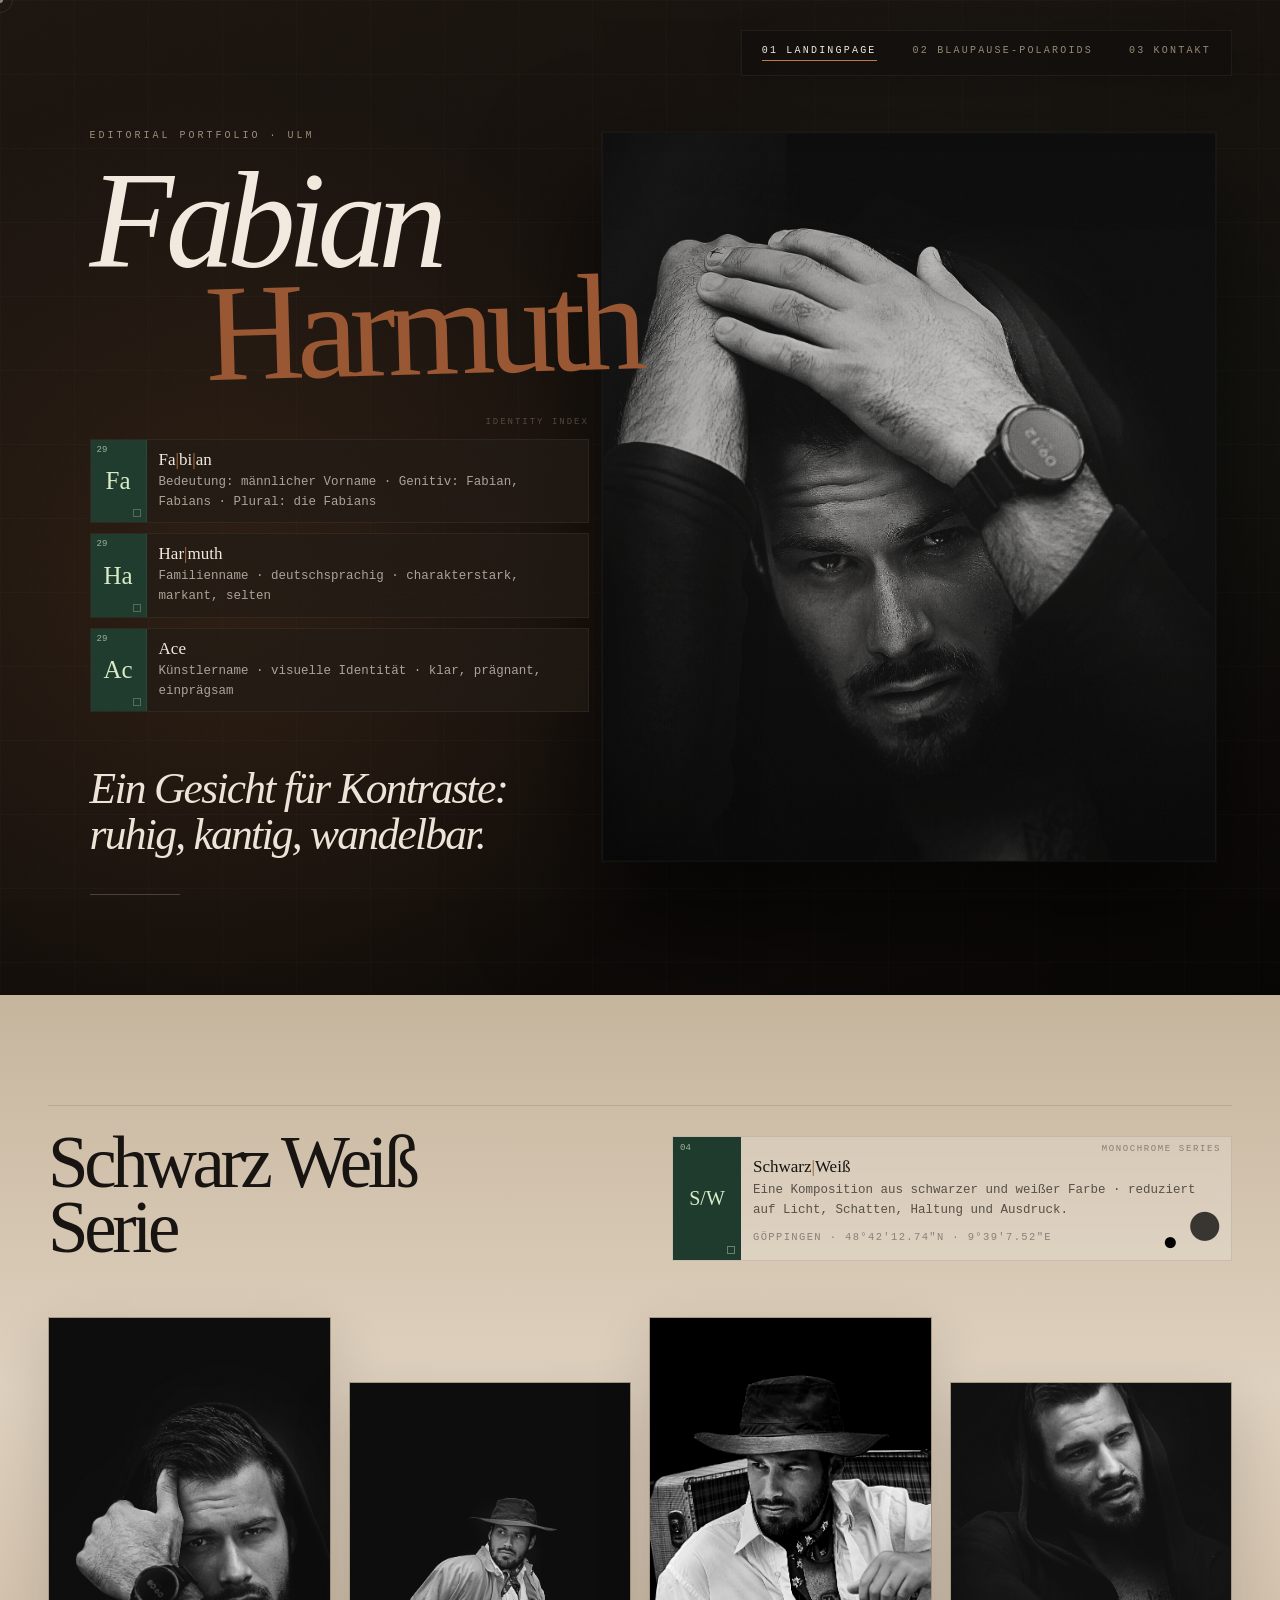
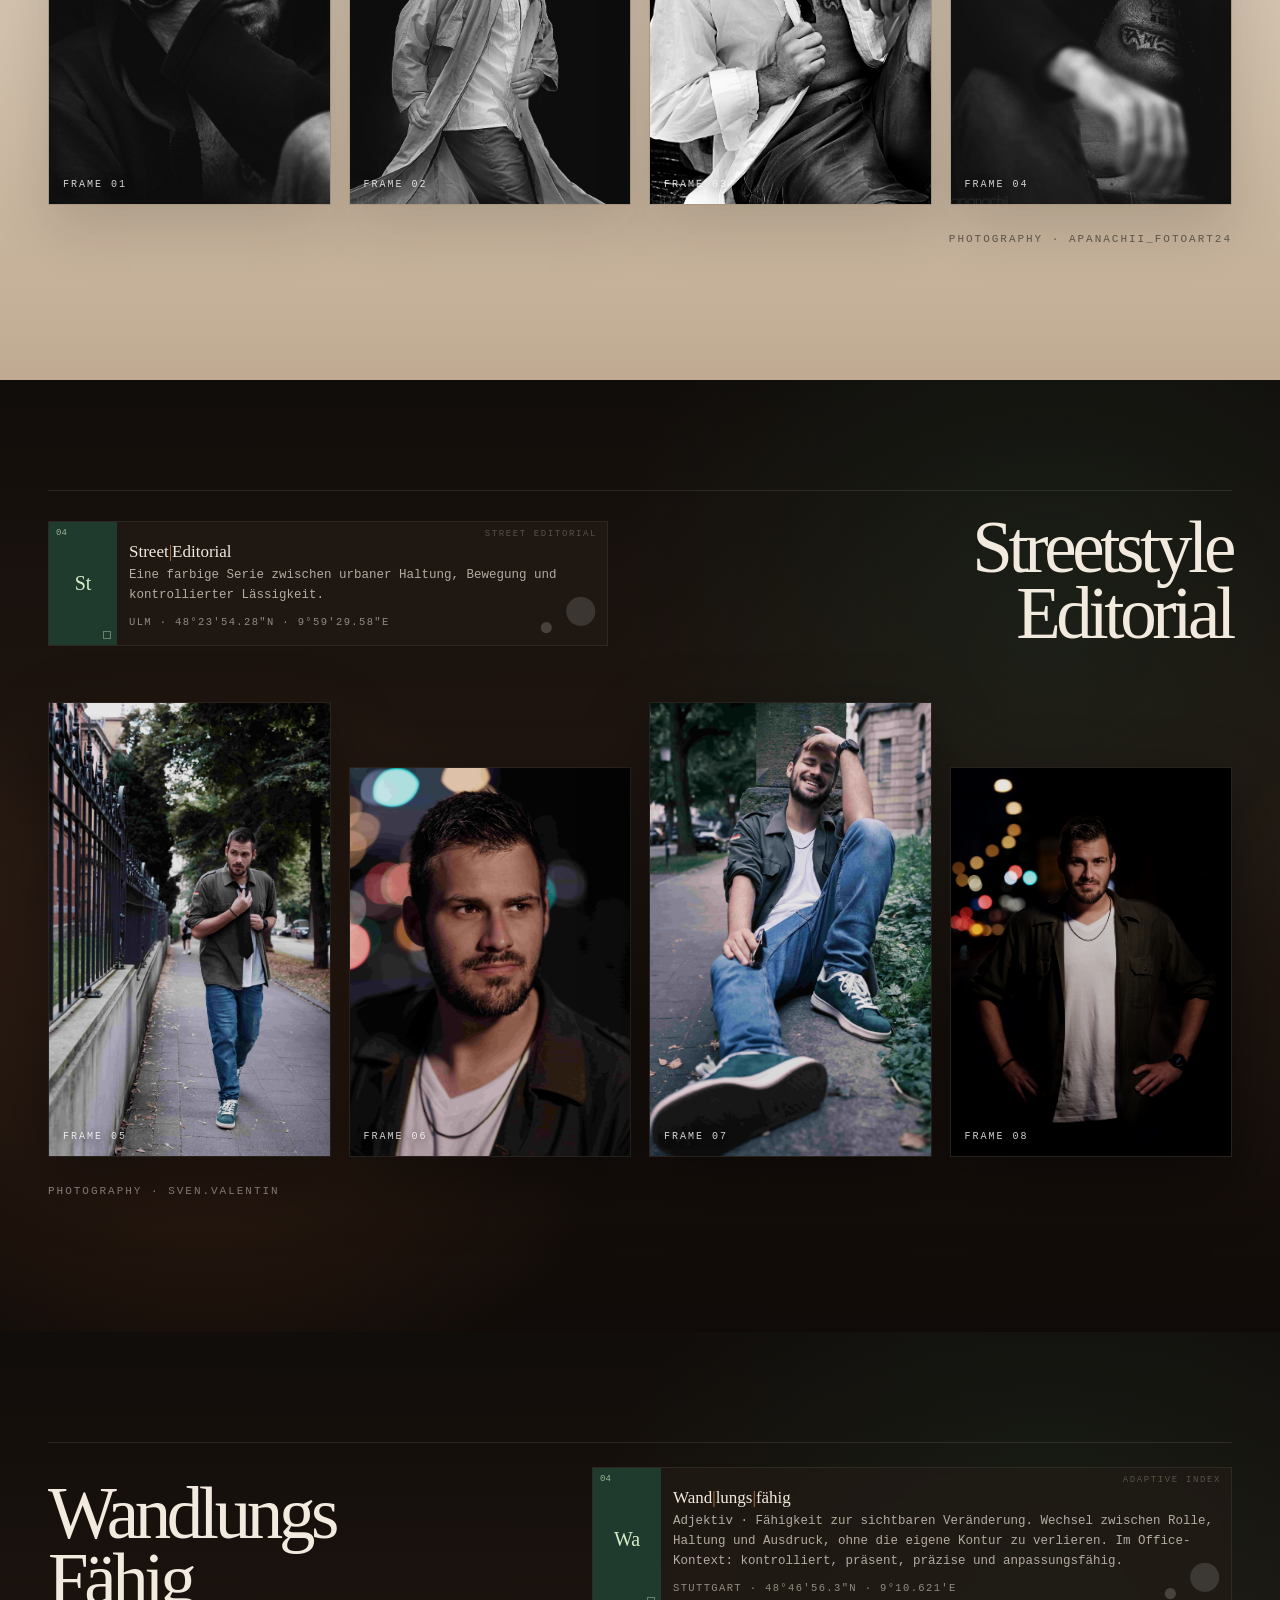
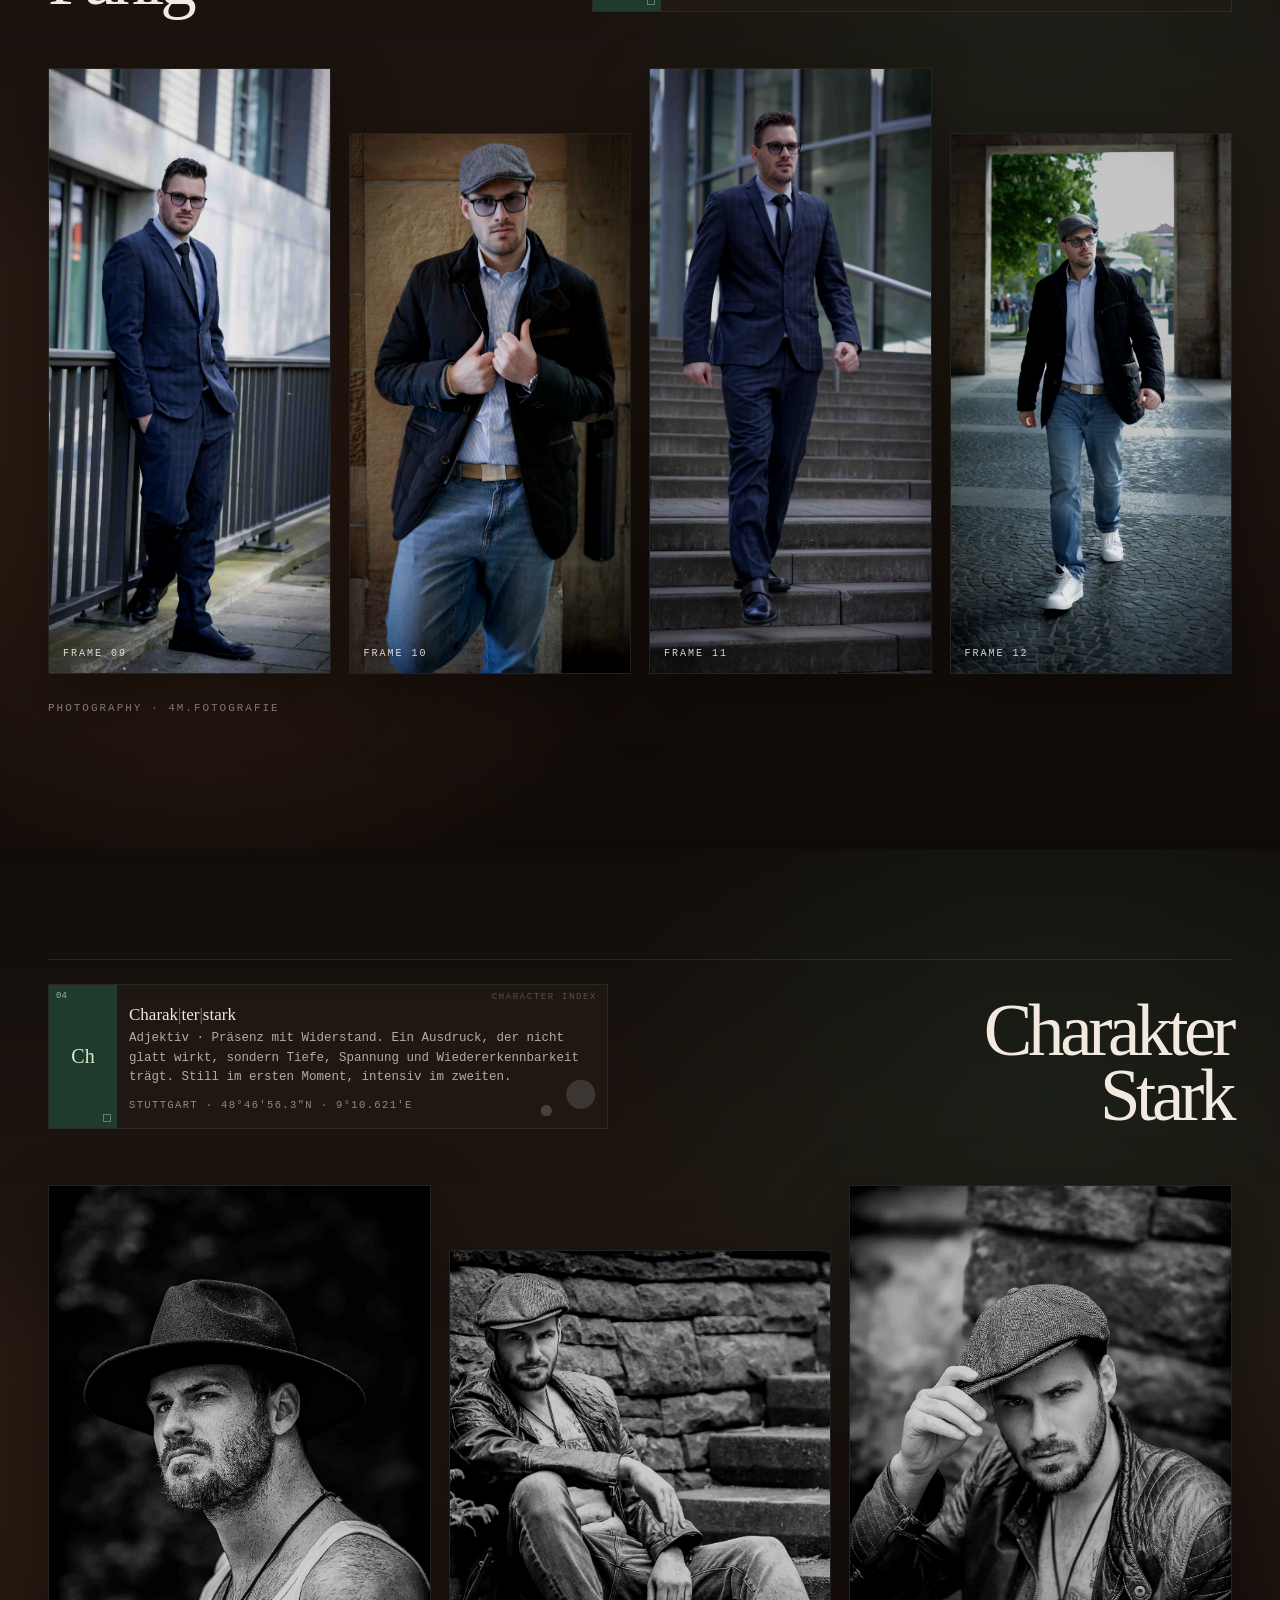
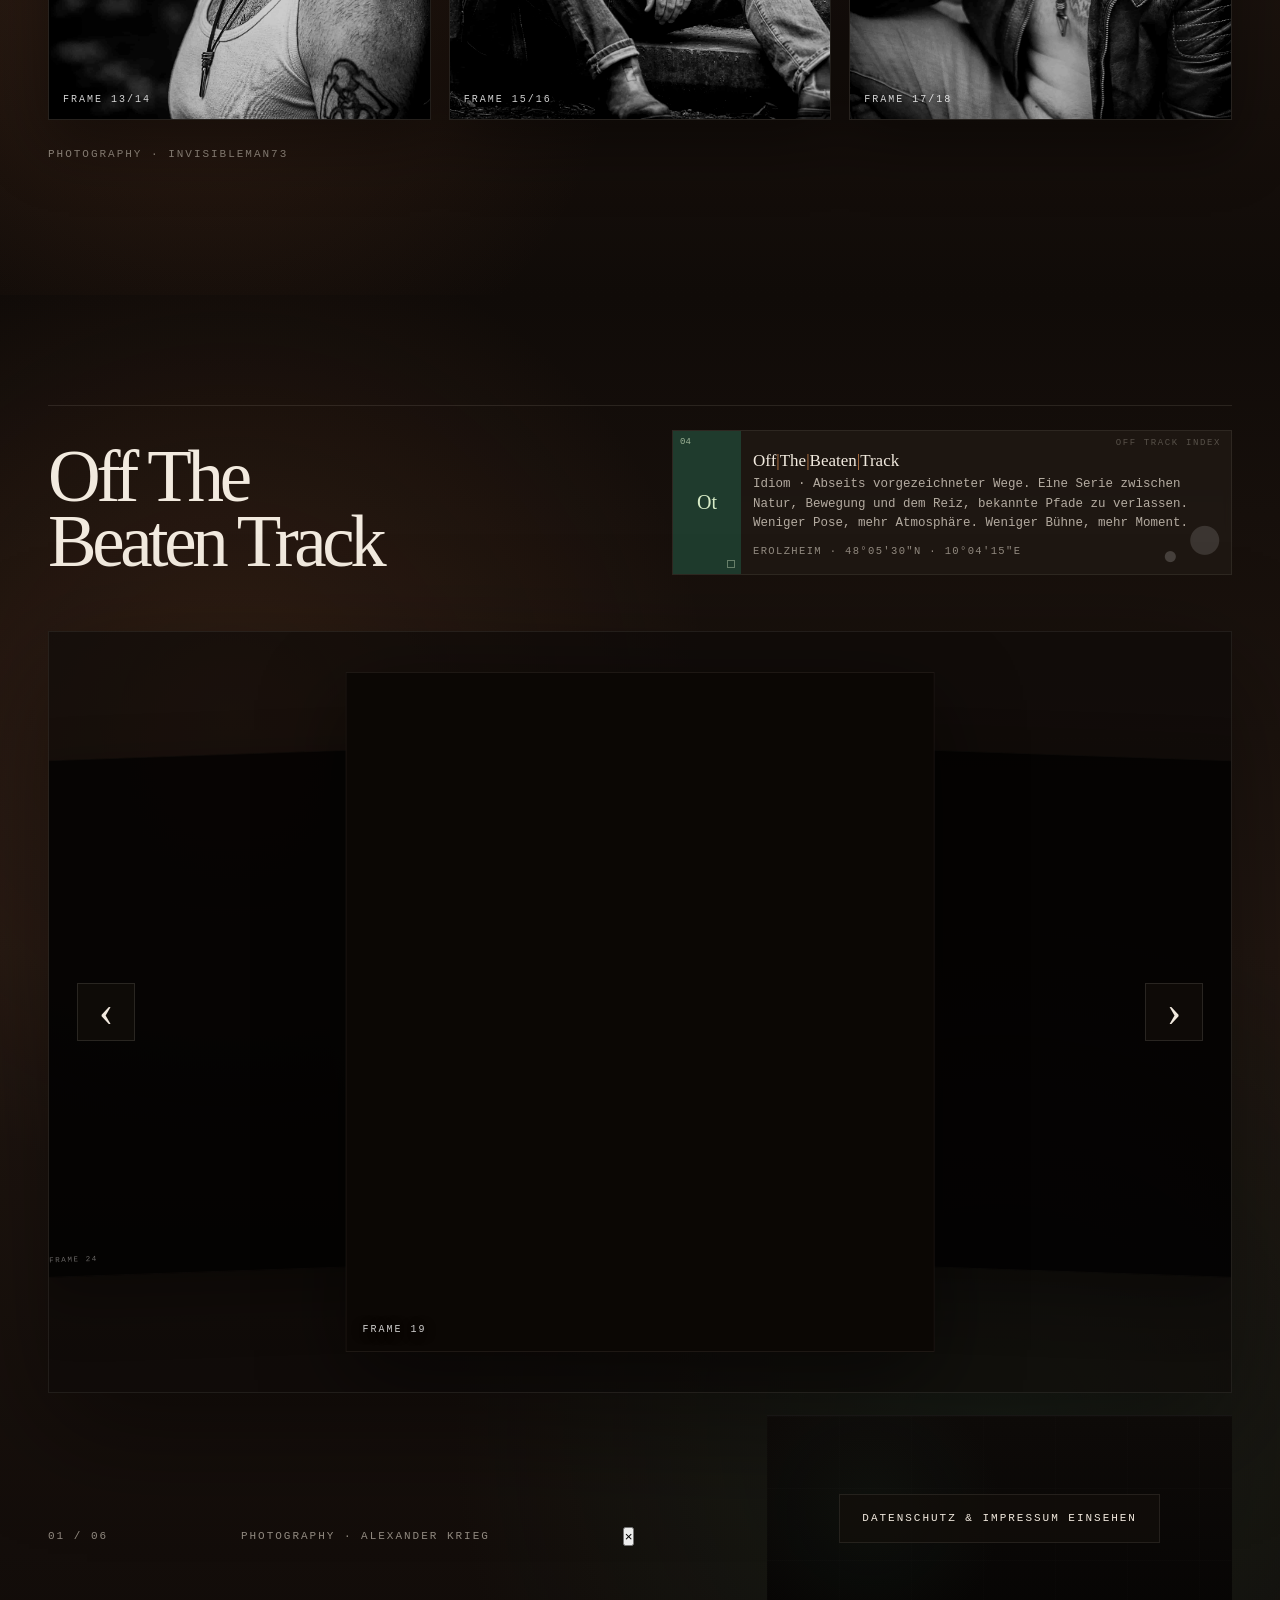
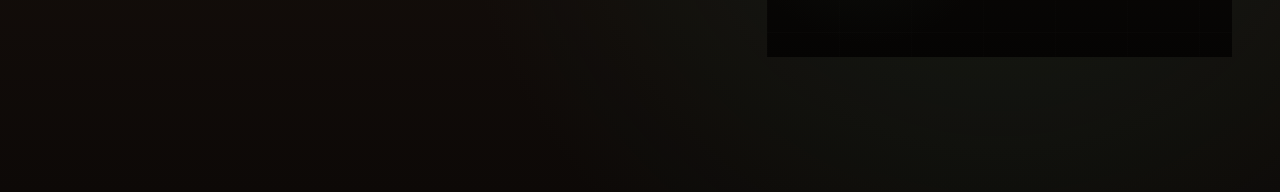
==== commit c1392890: "Replace image lightbox with photo viewer" ====
--- a/index.html
+++ b/index.html
@@ -354,13 +354,10 @@
     <div class="gallery-credit offtrack-credit">
       Photography · Alexander Krieg
     </div>
-  </div>
-</section>
-     <div class="image-lightbox" id="imageLightbox" aria-hidden="true">
-  <button class="image-lightbox-close" type="button" aria-label="Bild schließen">×</button>
-  <img id="imageLightboxImg" src="" alt="">
+<div class="photo-viewer" id="photoViewer" aria-hidden="true">
+  <button class="photo-viewer-close" id="photoViewerClose" type="button">×</button>
+  <img id="photoViewerImg" src="" alt="">
 </div>
-     
 <!-- 01.08 · Legal Gate / Datenschutz / Impressum -->
 <footer class="legal-footer">
   <div class="legal-shell">
--- a/assets/css/landingpage.css
+++ b/assets/css/landingpage.css
@@ -1126,7 +1126,85 @@
     opacity:.26;
   }
 }
-
+.image-lightbox{
+  position:fixed;
+  inset:0;
+  z-index:9997;
+  display:none;
+  align-items:center;
+  justify-content:center;
+  padding:32px;
+  background:rgba(5,4,3,.92);
+  backdrop-filter:blur(10px);
+  -webkit-backdrop-filter:blur(10px);
+}
+
+.image-lightbox.is-open{
+  display:flex;
+}
+
+.image-lightbox img{
+  max-width:96vw;
+  max-height:92vh;
+  object-fit:contain;
+  box-shadow:0 40px 120px rgba(0,0,0,.72);
+}
+
+.image-lightbox-close{
+  position:absolute;
+  top:24px;
+  right:28px;
+  width:48px;
+  height:48px;
+  border:1px solid rgba(238,229,216,.18);
+  background:rgba(18,14,11,.72);
+  color:var(--off);
+  font-size:34px;
+  line-height:1;
+  cursor:pointer;
+}
+/* 03.04 · Offtrack Lightbox */
+const imageLightbox = document.getElementById('imageLightbox');
+const imageLightboxImg = document.getElementById('imageLightboxImg');
+const imageLightboxClose = document.querySelector('.image-lightbox-close');
+
+if(imageLightbox && imageLightboxImg){
+  document.querySelectorAll('.offtrack-slide img').forEach(img => {
+    img.addEventListener('click', event => {
+      event.stopPropagation();
+
+      const largeSrc = img.dataset.upgraded === 'true' && img.dataset.after
+        ? img.dataset.after
+        : img.src;
+
+      imageLightboxImg.src = largeSrc;
+      imageLightbox.classList.add('is-open');
+      imageLightbox.setAttribute('aria-hidden', 'false');
+    });
+  });
+
+  const closeLightbox = () => {
+    imageLightbox.classList.remove('is-open');
+    imageLightbox.setAttribute('aria-hidden', 'true');
+    imageLightboxImg.src = '';
+  };
+
+  imageLightbox.addEventListener('click', event => {
+    if(event.target === imageLightbox){
+      closeLightbox();
+    }
+  });
+
+  if(imageLightboxClose){
+    imageLightboxClose.addEventListener('click', closeLightbox);
+  }
+
+  document.addEventListener('keydown', event => {
+    if(event.key === 'Escape' && imageLightbox.classList.contains('is-open')){
+      closeLightbox();
+    }
+  });
+}
 /* 02.10 · Legal Gate / Datenschutz / Impressum */
 .legal-footer{
   position:relative;
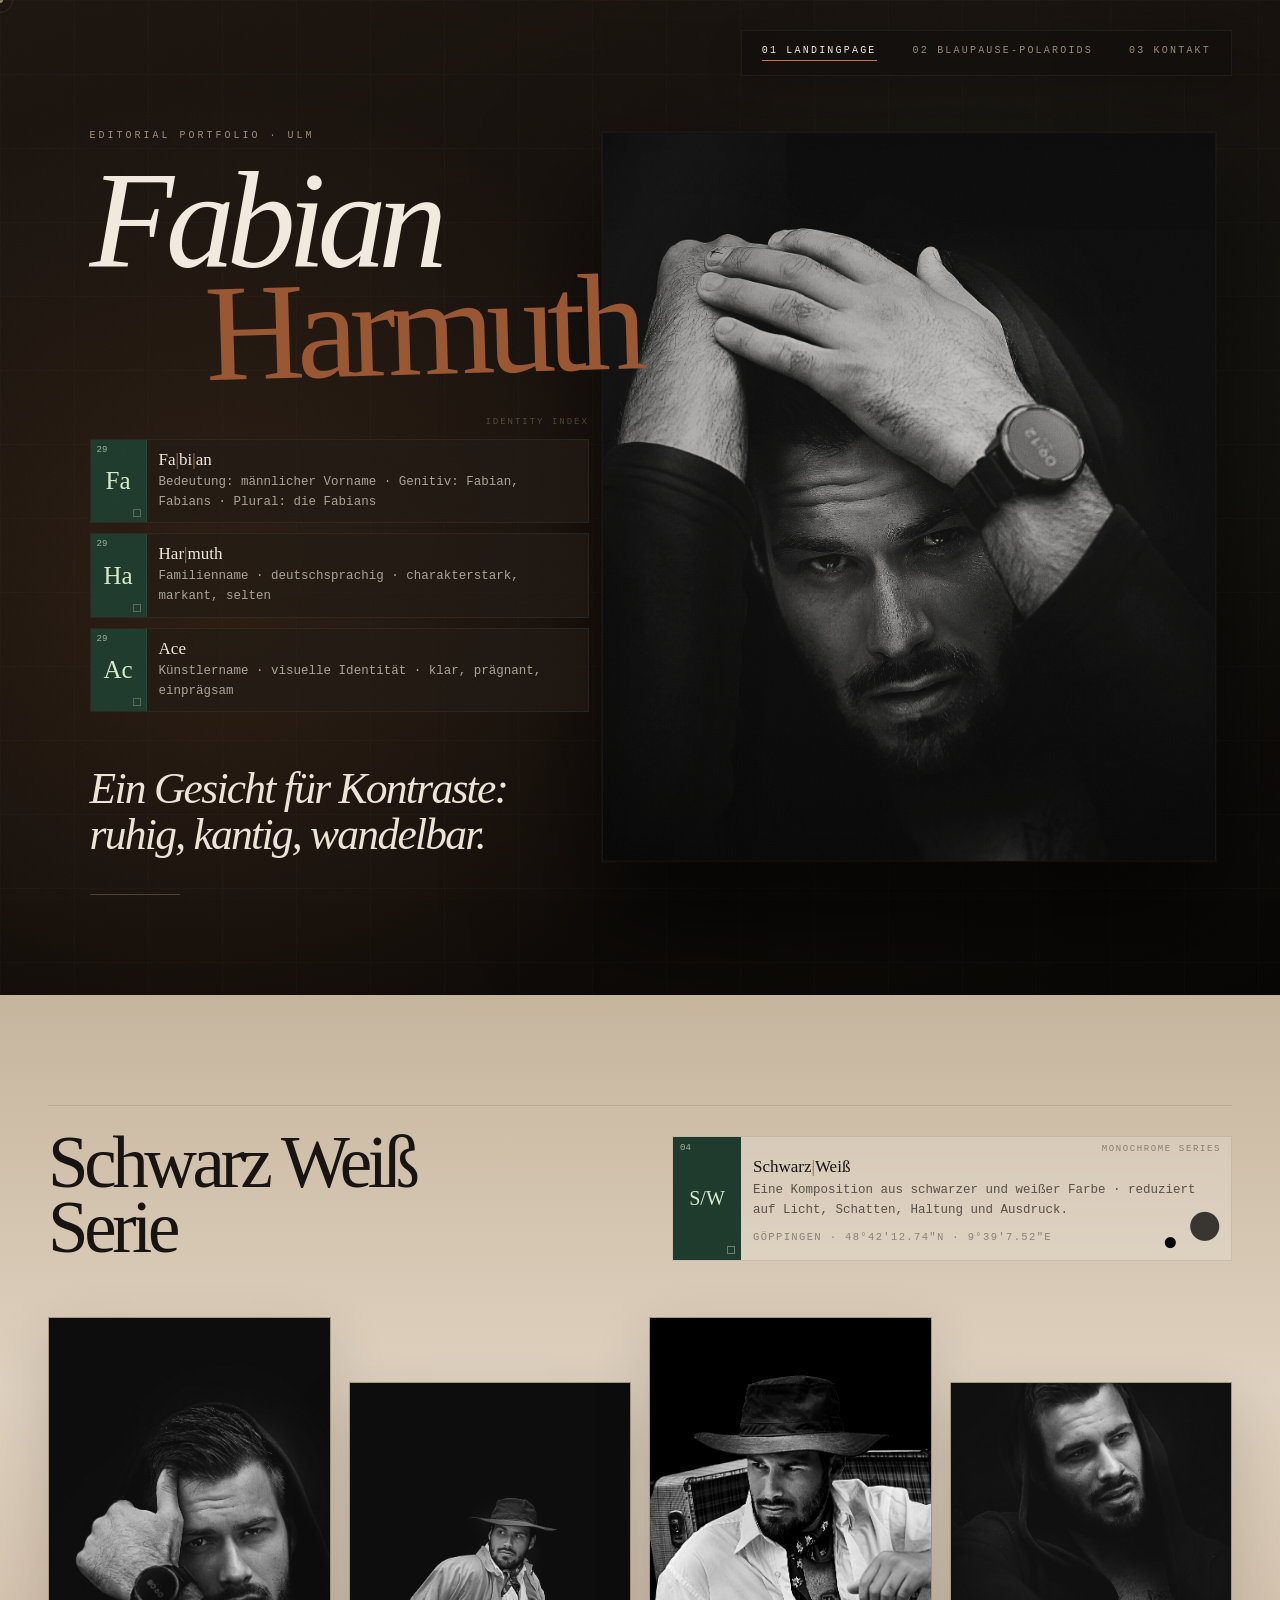
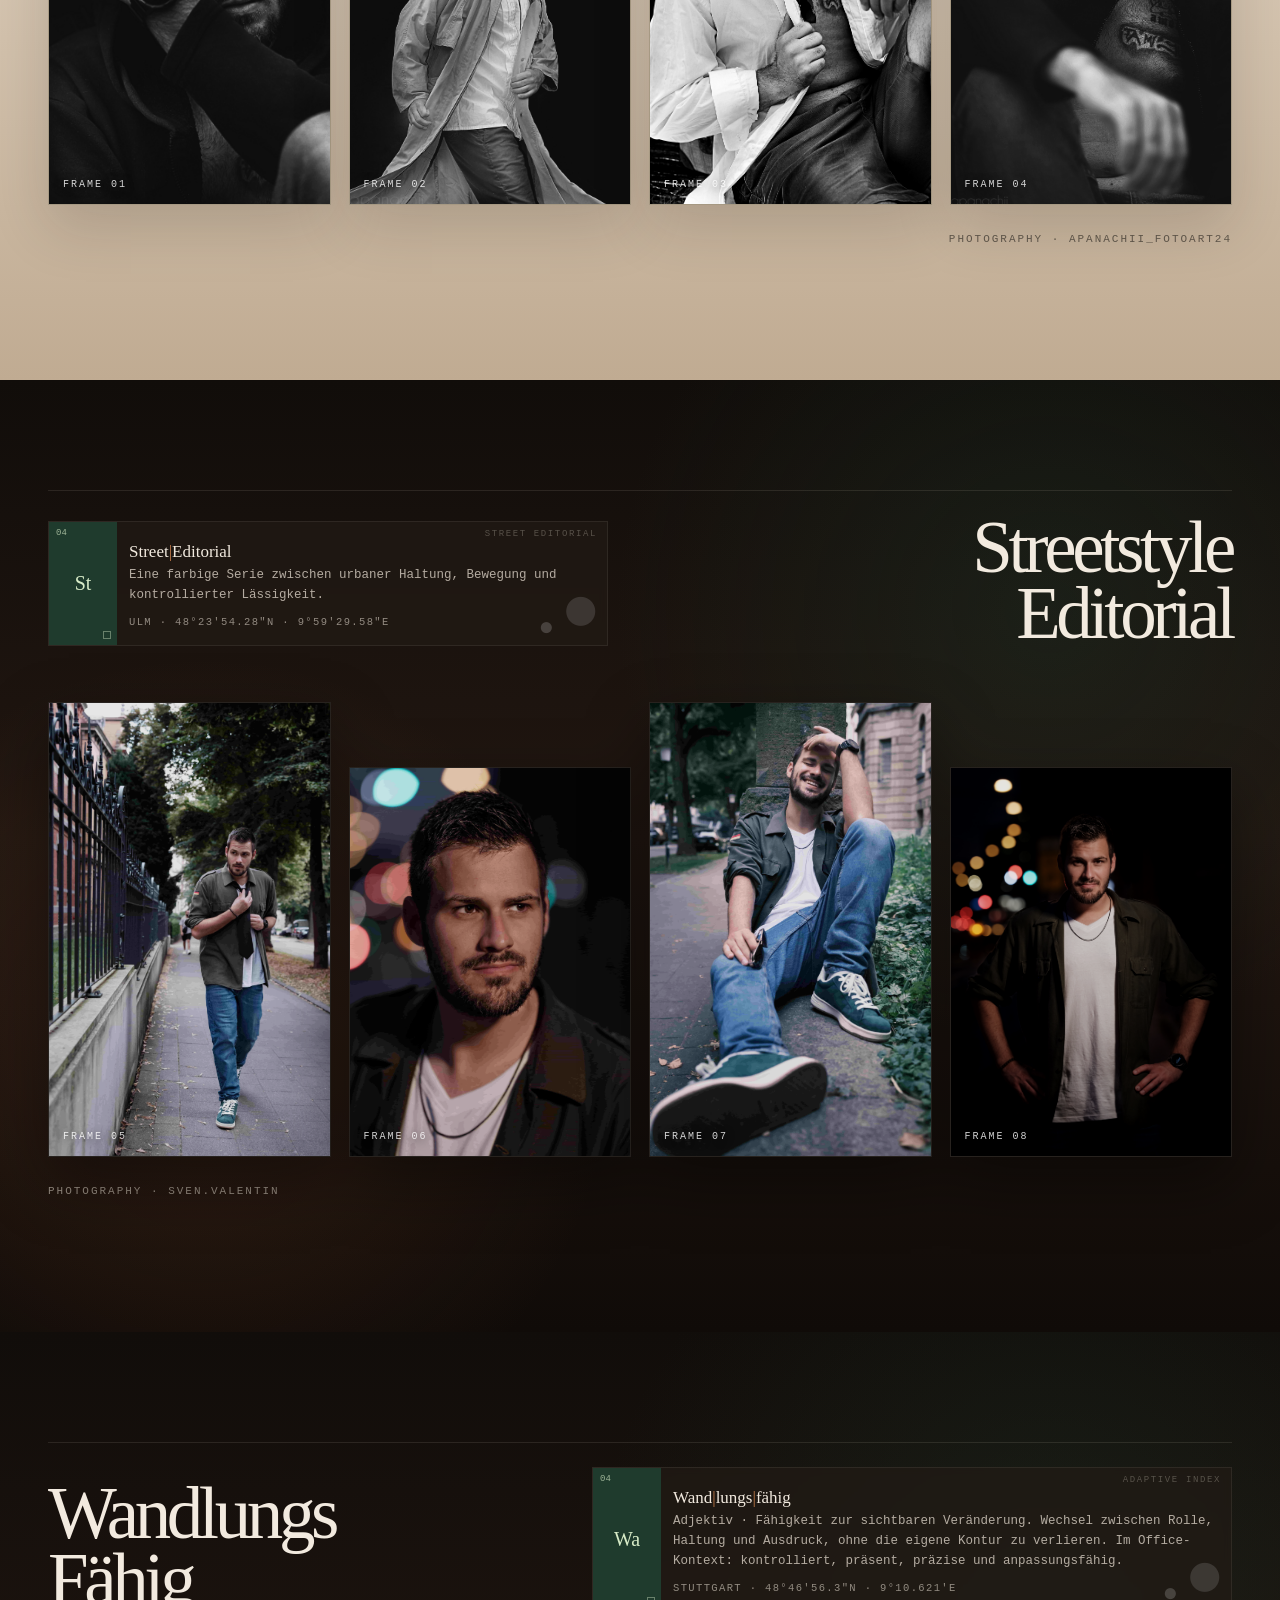
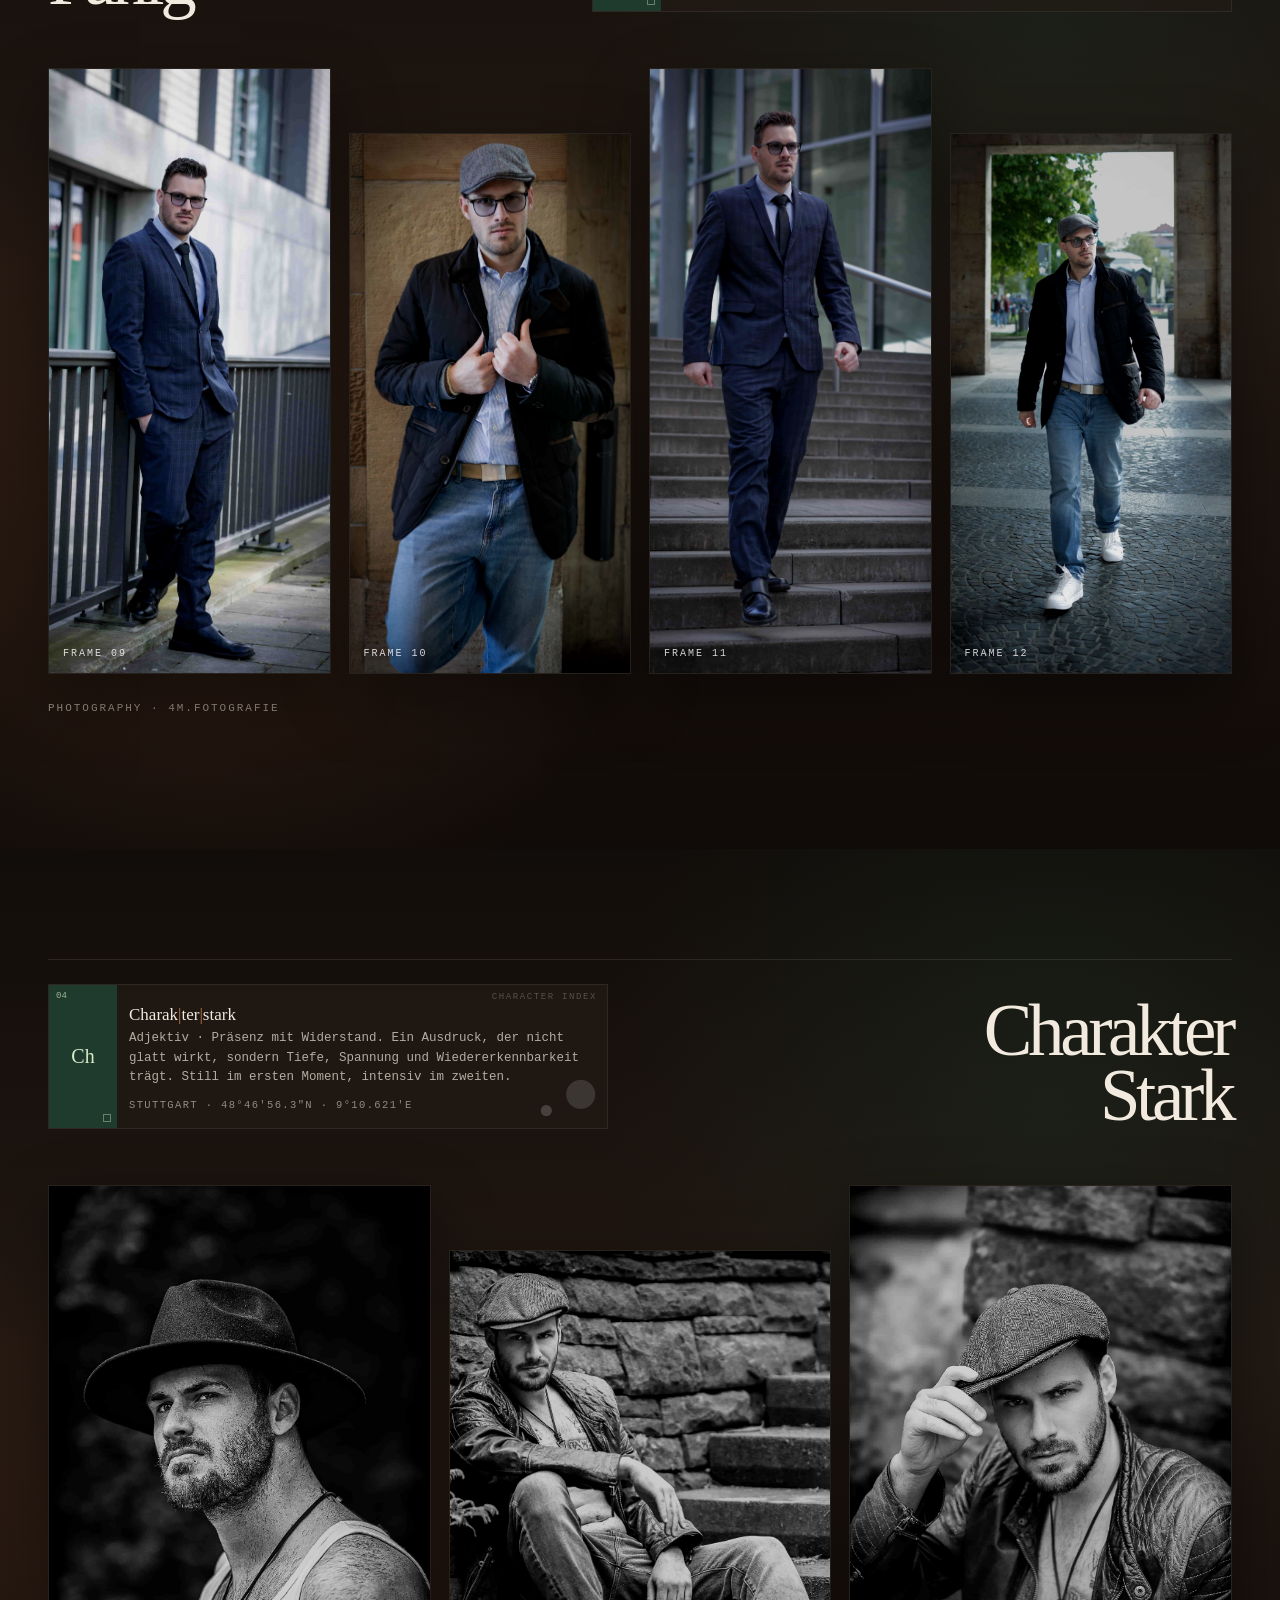
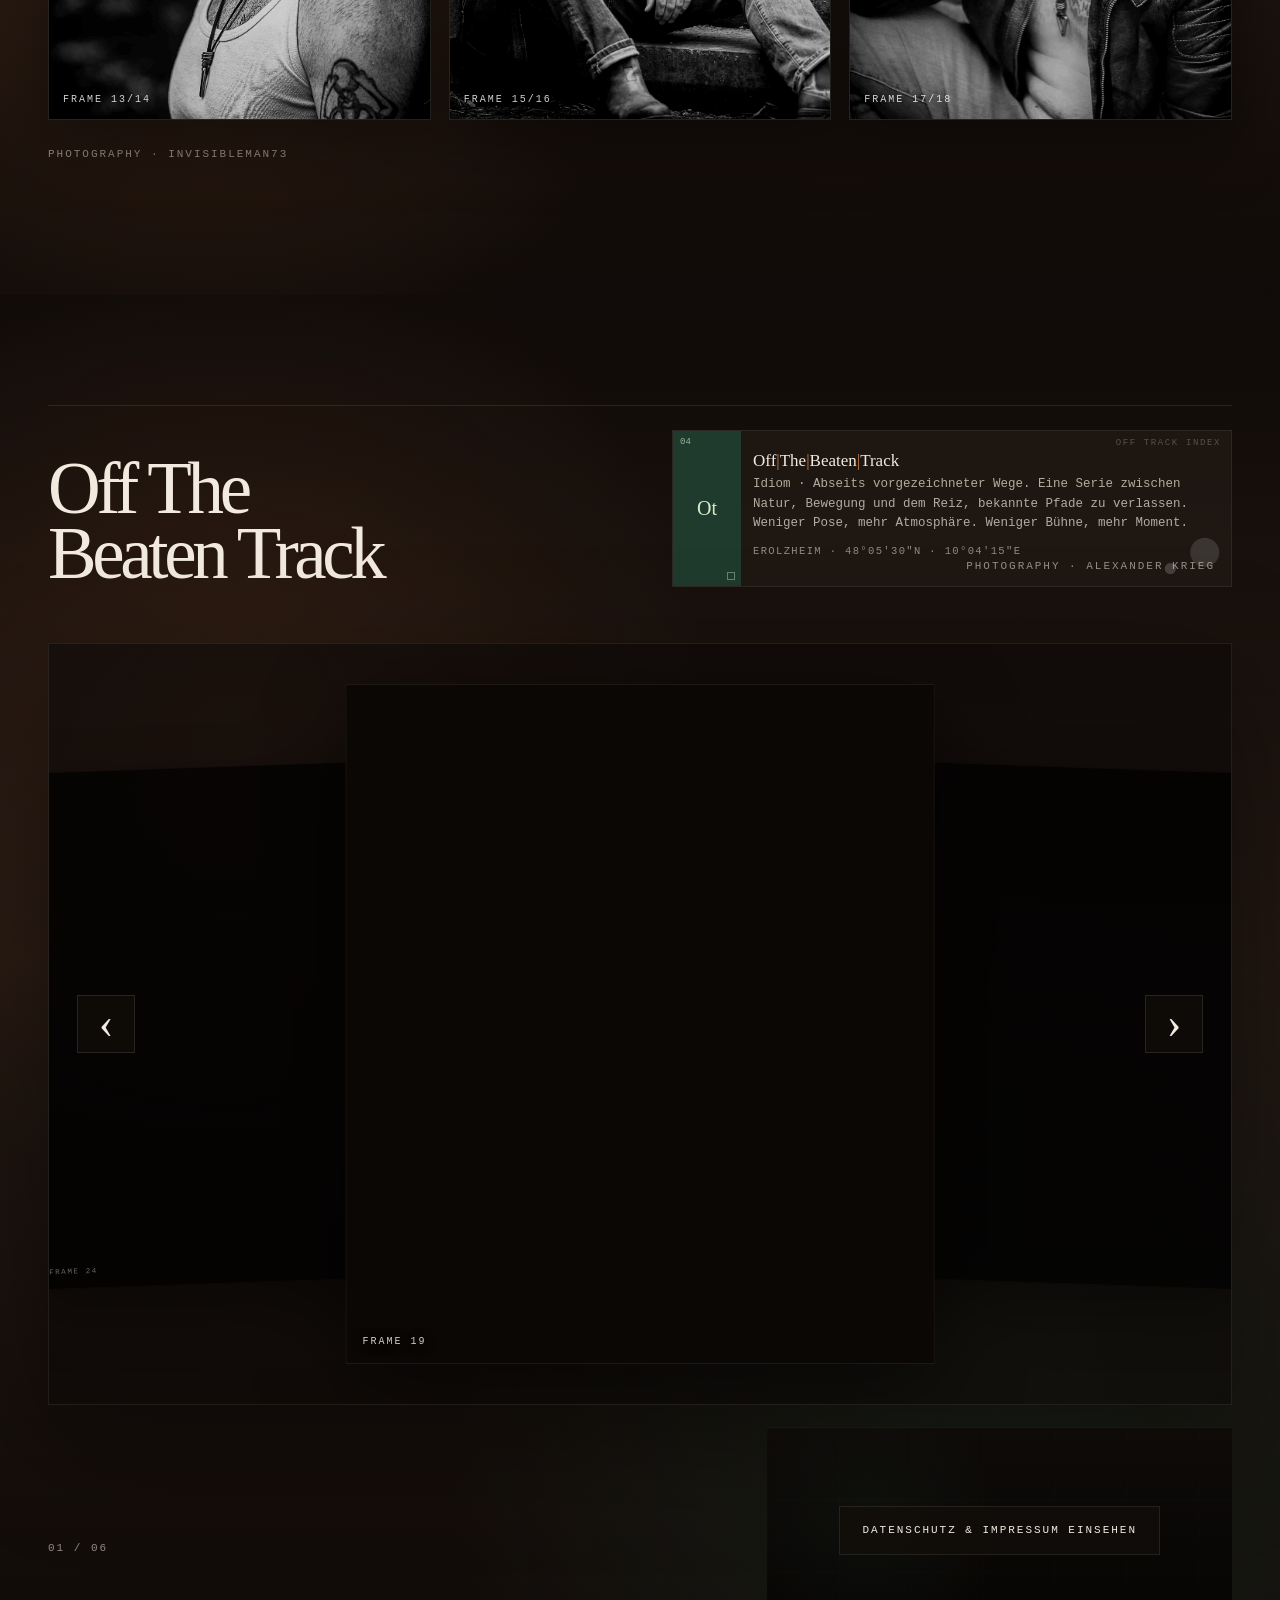
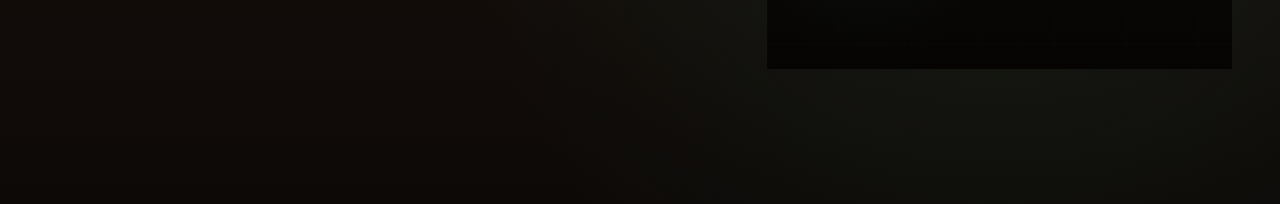
==== commit 38cfcfb3: "Update index.html" ====
--- a/index.html
+++ b/index.html
@@ -305,6 +305,9 @@
         <div class="location-line">
           Erolzheim · 48°05′30″N · 10°04′15″E
         </div>
+             <div class="gallery-credit offtrack-credit">
+      Photography · Alexander Krieg
+    </div>
         <div class="ink-splatter"></div>
       </div>
     </div>
@@ -351,13 +354,8 @@
   <div class="offtrack-meta">
     <div class="offtrack-counter" id="offtrackCounter">01 / 06</div>
 
-    <div class="gallery-credit offtrack-credit">
-      Photography · Alexander Krieg
-    </div>
-<div class="photo-viewer" id="photoViewer" aria-hidden="true">
-  <button class="photo-viewer-close" id="photoViewerClose" type="button">×</button>
-  <img id="photoViewerImg" src="" alt="">
-</div>
+  
+
 <!-- 01.08 · Legal Gate / Datenschutz / Impressum -->
 <footer class="legal-footer">
   <div class="legal-shell">
--- a/assets/css/landingpage.css
+++ b/assets/css/landingpage.css
@@ -896,10 +896,6 @@
     radial-gradient(circle at 50% 52%, rgba(192,122,73,.14), transparent 44%),
     rgba(14,10,8,.64);
   box-shadow:0 36px 110px rgba(0,0,0,.42);
-}
-
-.offtrack-carousel.is-expanded{
-  cursor:none;
 }
 
 .offtrack-stage{
@@ -1051,6 +1047,50 @@
   color:rgba(238,229,216,.58);
 }
 
+/* Großbild-Viewer */
+.photo-viewer{
+  position:fixed;
+  inset:0;
+  z-index:9996;
+  display:none;
+  align-items:center;
+  justify-content:center;
+  padding:42px;
+  background:rgba(5,4,3,.92);
+  backdrop-filter:blur(14px);
+  -webkit-backdrop-filter:blur(14px);
+}
+
+.photo-viewer.is-open{
+  display:flex;
+}
+
+.photo-viewer img{
+  width:auto;
+  height:auto;
+  max-width:min(92vw,900px);
+  max-height:92vh;
+  object-fit:contain;
+  background:#120d0a;
+  box-shadow:
+    0 45px 140px rgba(0,0,0,.78),
+    0 0 0 1px rgba(238,229,216,.12);
+}
+
+.photo-viewer-close{
+  position:absolute;
+  top:24px;
+  right:28px;
+  width:50px;
+  height:50px;
+  border:1px solid rgba(238,229,216,.16);
+  background:rgba(18,14,11,.78);
+  color:var(--off);
+  font-size:34px;
+  line-height:1;
+  cursor:pointer;
+}
+
 @media(max-width:980px){
   .offtrack-carousel{
     min-height:650px;
@@ -1100,6 +1140,15 @@
   .offtrack-credit{
     text-align:left;
   }
+
+  .photo-viewer{
+    padding:22px;
+  }
+
+  .photo-viewer img{
+    max-width:94vw;
+    max-height:88vh;
+  }
 }
 
 @media(max-width:560px){
@@ -1125,85 +1174,11 @@
   .offtrack-slide.is-next{
     opacity:.26;
   }
-}
-.image-lightbox{
-  position:fixed;
-  inset:0;
-  z-index:9997;
-  display:none;
-  align-items:center;
-  justify-content:center;
-  padding:32px;
-  background:rgba(5,4,3,.92);
-  backdrop-filter:blur(10px);
-  -webkit-backdrop-filter:blur(10px);
-}
-
-.image-lightbox.is-open{
-  display:flex;
-}
-
-.image-lightbox img{
-  max-width:96vw;
-  max-height:92vh;
-  object-fit:contain;
-  box-shadow:0 40px 120px rgba(0,0,0,.72);
-}
-
-.image-lightbox-close{
-  position:absolute;
-  top:24px;
-  right:28px;
-  width:48px;
-  height:48px;
-  border:1px solid rgba(238,229,216,.18);
-  background:rgba(18,14,11,.72);
-  color:var(--off);
-  font-size:34px;
-  line-height:1;
-  cursor:pointer;
-}
-/* 03.04 · Offtrack Lightbox */
-const imageLightbox = document.getElementById('imageLightbox');
-const imageLightboxImg = document.getElementById('imageLightboxImg');
-const imageLightboxClose = document.querySelector('.image-lightbox-close');
-
-if(imageLightbox && imageLightboxImg){
-  document.querySelectorAll('.offtrack-slide img').forEach(img => {
-    img.addEventListener('click', event => {
-      event.stopPropagation();
-
-      const largeSrc = img.dataset.upgraded === 'true' && img.dataset.after
-        ? img.dataset.after
-        : img.src;
-
-      imageLightboxImg.src = largeSrc;
-      imageLightbox.classList.add('is-open');
-      imageLightbox.setAttribute('aria-hidden', 'false');
-    });
-  });
-
-  const closeLightbox = () => {
-    imageLightbox.classList.remove('is-open');
-    imageLightbox.setAttribute('aria-hidden', 'true');
-    imageLightboxImg.src = '';
-  };
-
-  imageLightbox.addEventListener('click', event => {
-    if(event.target === imageLightbox){
-      closeLightbox();
-    }
-  });
-
-  if(imageLightboxClose){
-    imageLightboxClose.addEventListener('click', closeLightbox);
-  }
-
-  document.addEventListener('keydown', event => {
-    if(event.key === 'Escape' && imageLightbox.classList.contains('is-open')){
-      closeLightbox();
-    }
-  });
+
+  .photo-viewer-close{
+    top:16px;
+    right:16px;
+  }
 }
 /* 02.10 · Legal Gate / Datenschutz / Impressum */
 .legal-footer{
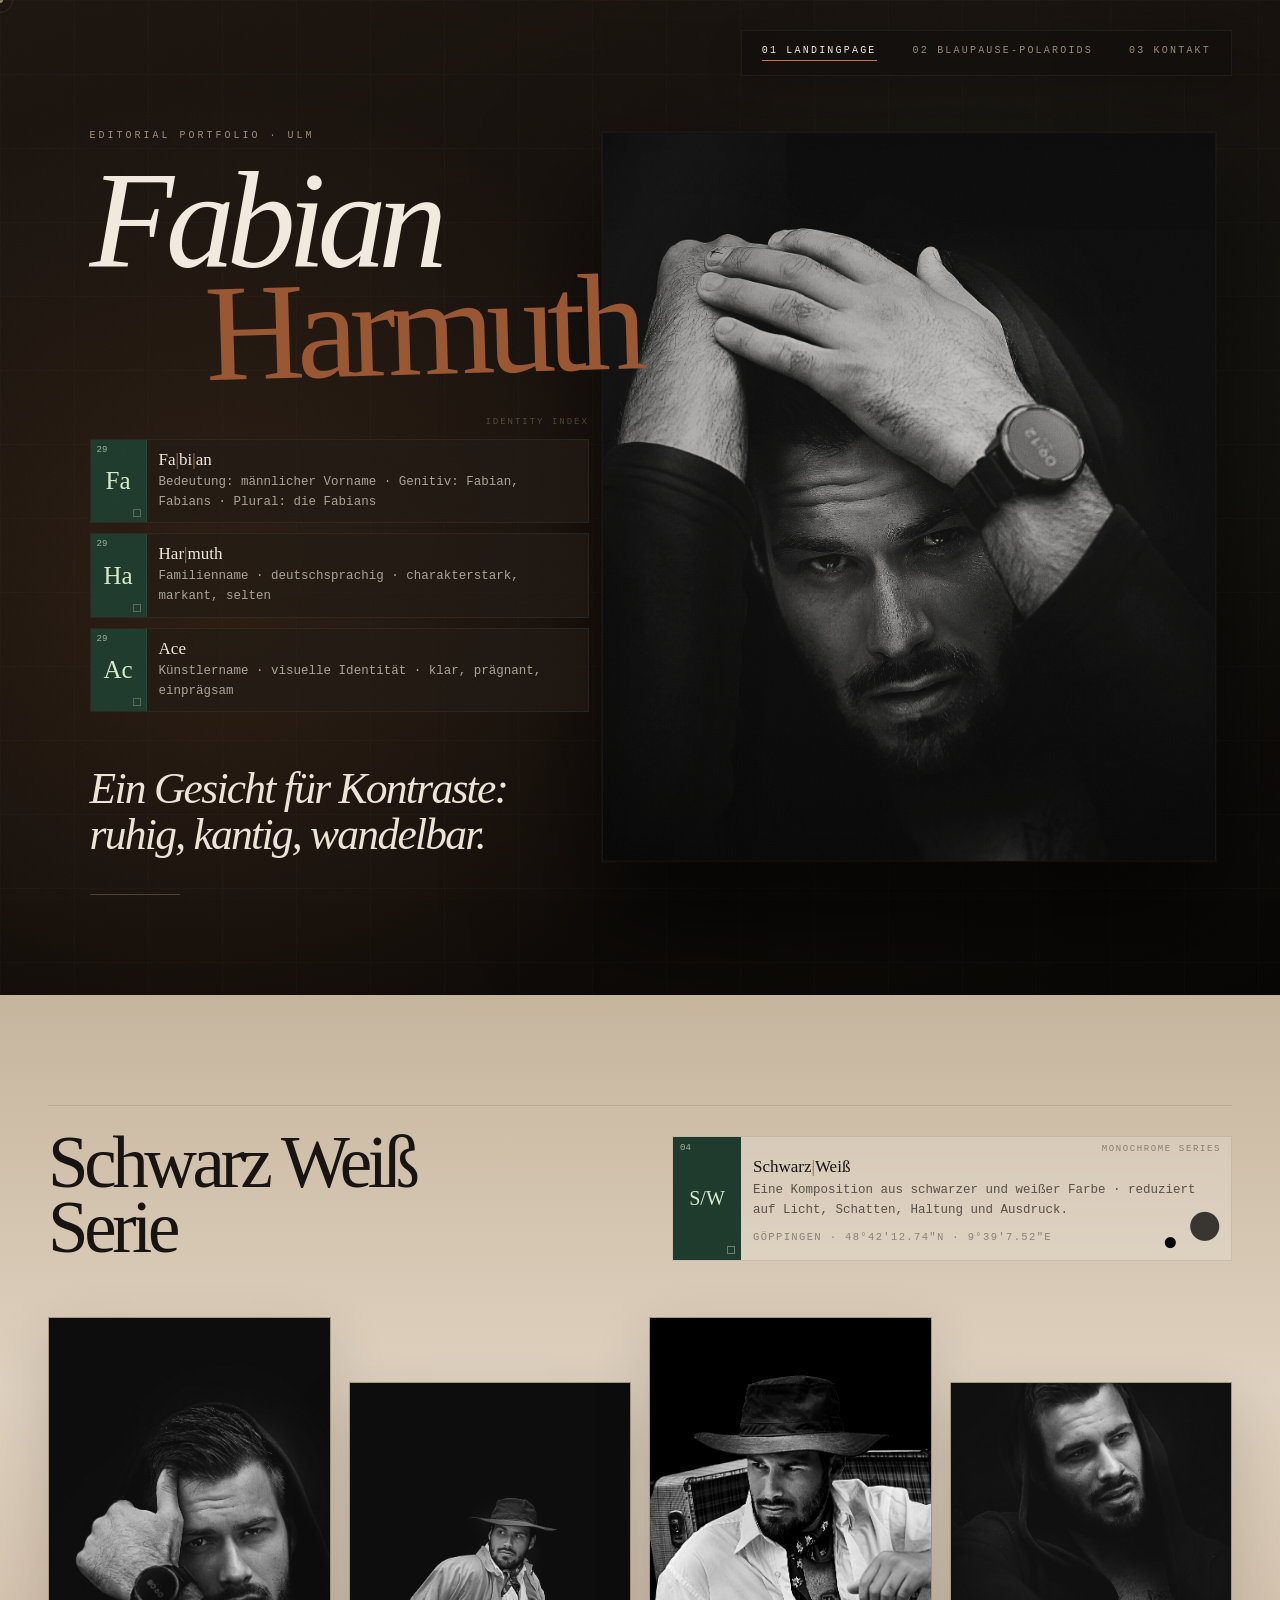
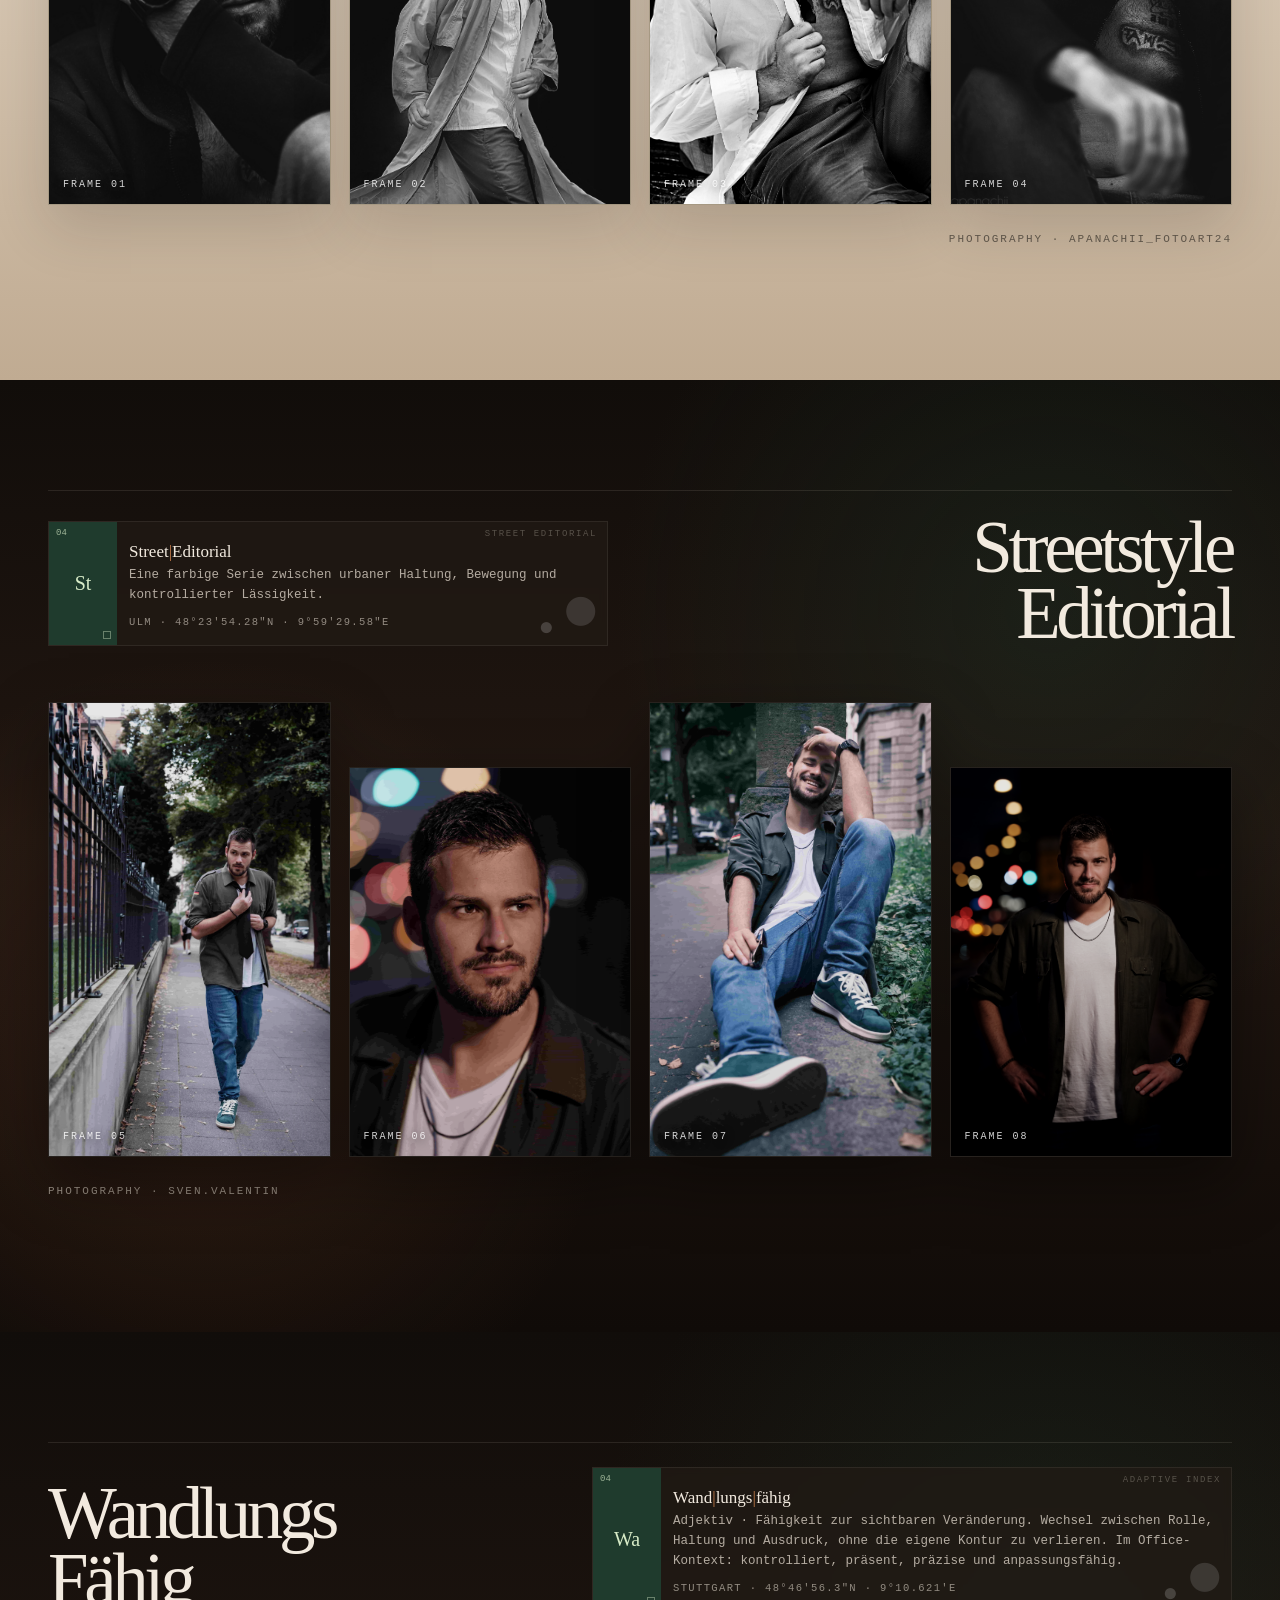
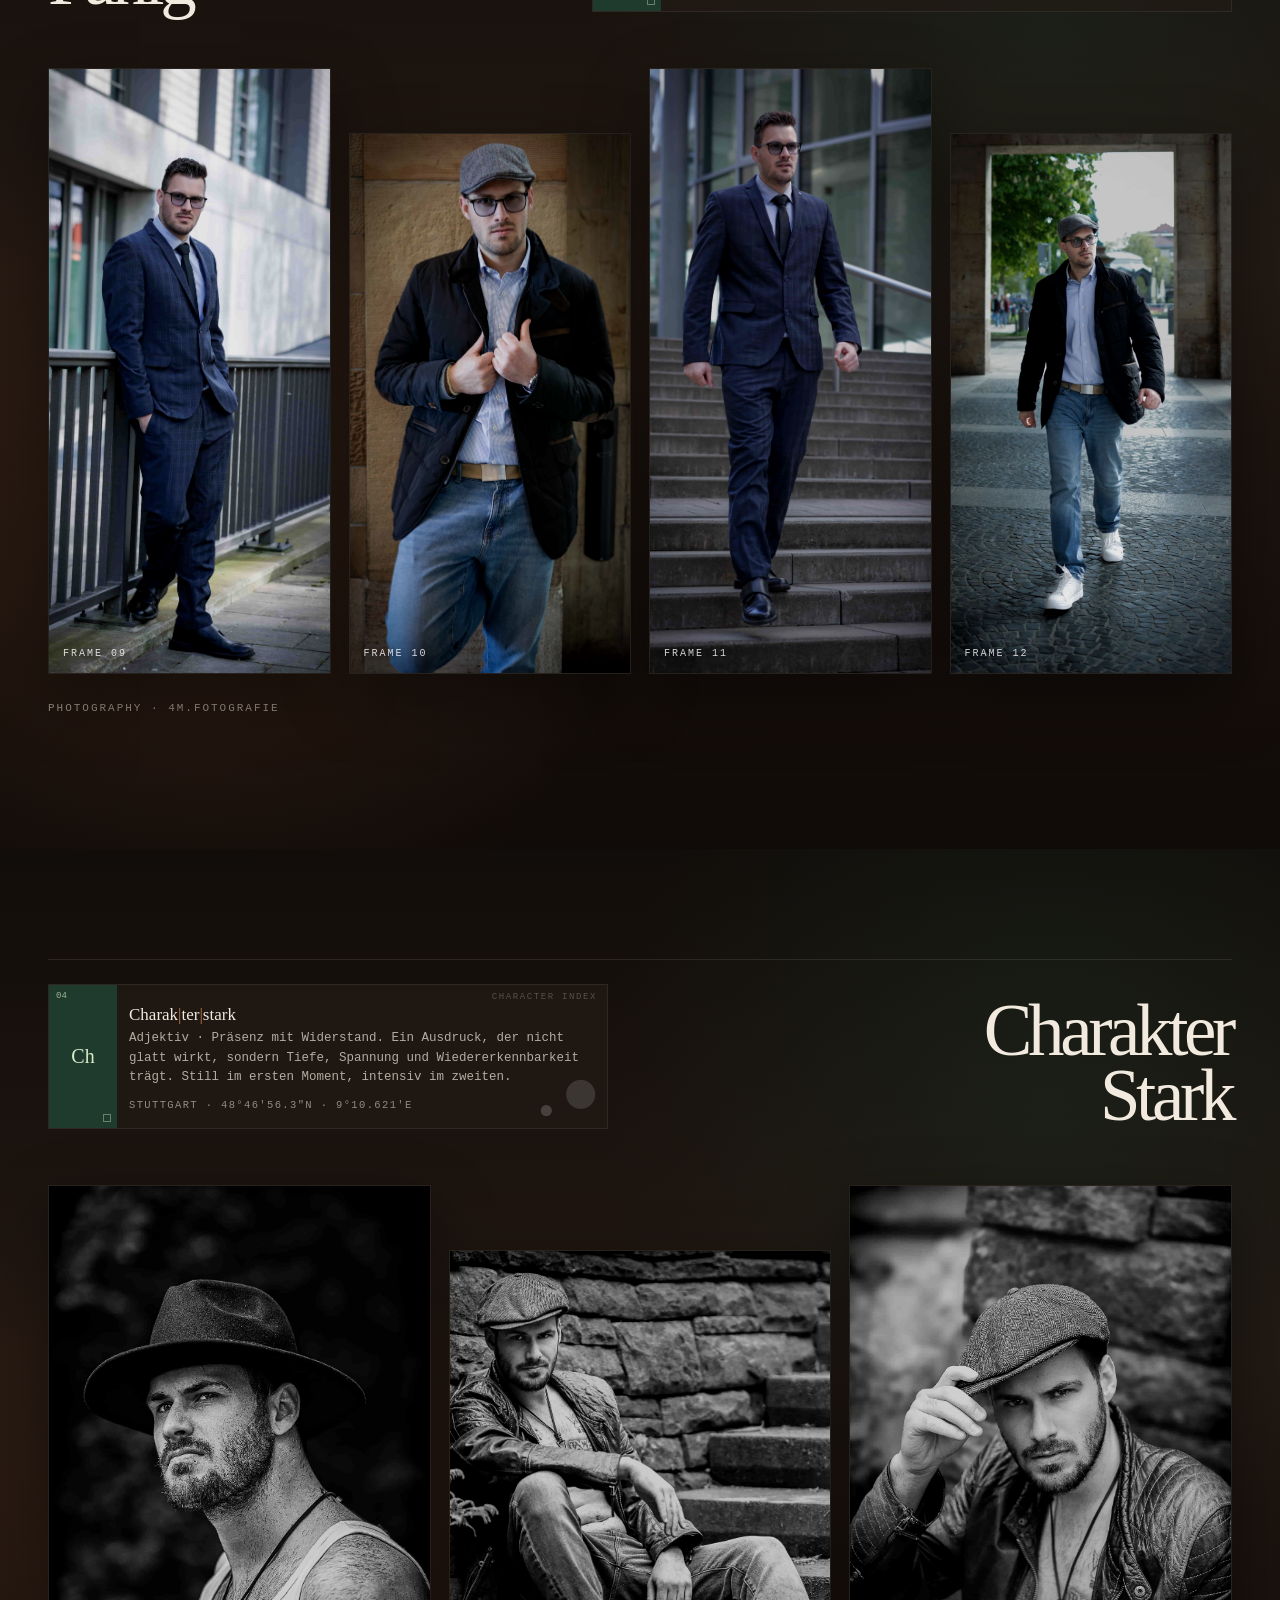
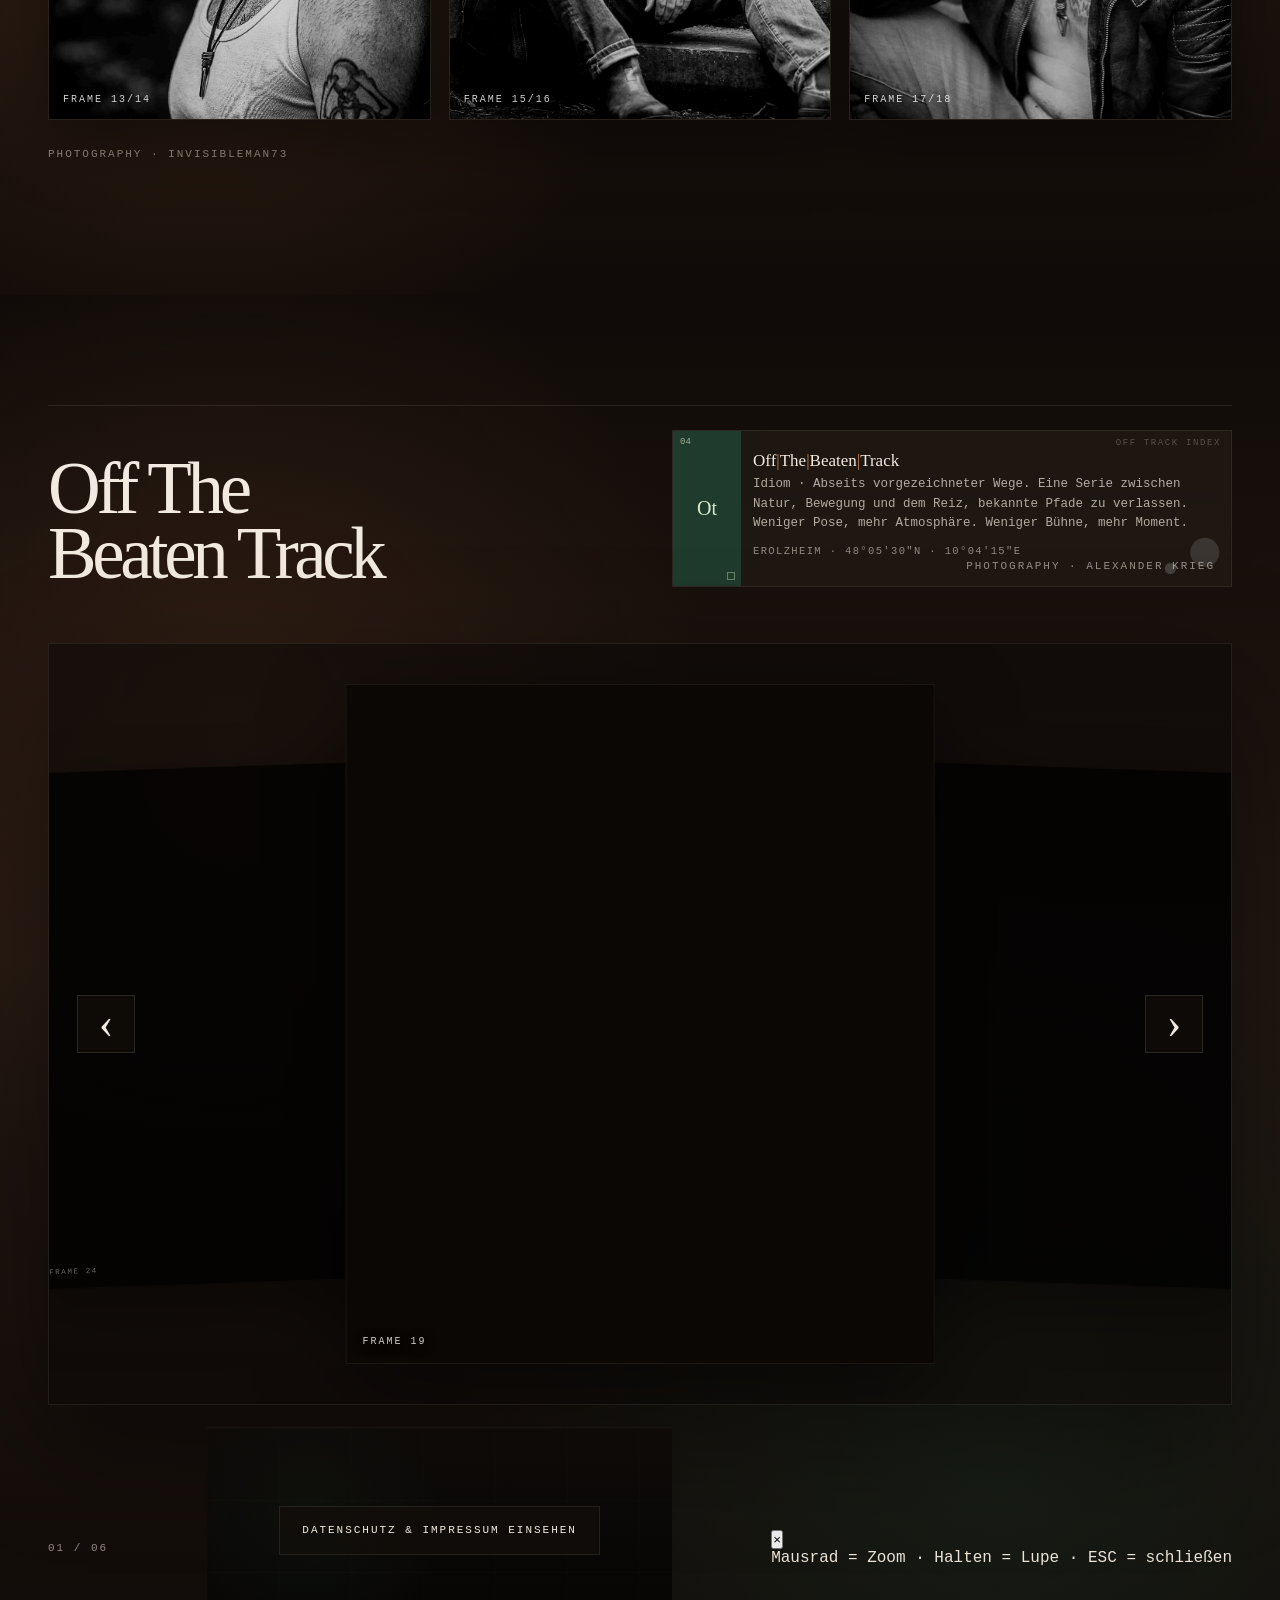
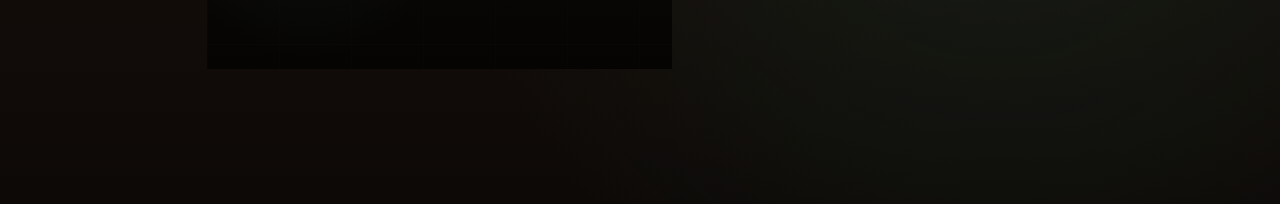
==== commit f5fb0988: "Update index.html" ====
--- a/index.html
+++ b/index.html
@@ -552,7 +552,18 @@
 
   </div>
 </footer>
-
+<div class="portfolio-viewer" id="portfolioViewer" aria-hidden="true">
+  <button class="portfolio-viewer-close" id="portfolioViewerClose" type="button" aria-label="Bild schließen">×</button>
+
+  <div class="portfolio-viewer-stage" id="portfolioViewerStage">
+    <img id="portfolioViewerImg" src="" alt="">
+    <div class="portfolio-viewer-loupe" id="portfolioViewerLoupe"></div>
+  </div>
+
+  <div class="portfolio-viewer-hint">
+    Mausrad = Zoom · Halten = Lupe · ESC = schließen
+  </div>
+</div>
 <script src="assets/js/cursor.js"></script>
 <script src="assets/js/landingpage.js"></script>
 
--- a/assets/css/landingpage.css
+++ b/assets/css/landingpage.css
@@ -1047,49 +1047,7 @@
   color:rgba(238,229,216,.58);
 }
 
-/* Großbild-Viewer */
-.photo-viewer{
-  position:fixed;
-  inset:0;
-  z-index:9996;
-  display:none;
-  align-items:center;
-  justify-content:center;
-  padding:42px;
-  background:rgba(5,4,3,.92);
-  backdrop-filter:blur(14px);
-  -webkit-backdrop-filter:blur(14px);
-}
-
-.photo-viewer.is-open{
-  display:flex;
-}
-
-.photo-viewer img{
-  width:auto;
-  height:auto;
-  max-width:min(92vw,900px);
-  max-height:92vh;
-  object-fit:contain;
-  background:#120d0a;
-  box-shadow:
-    0 45px 140px rgba(0,0,0,.78),
-    0 0 0 1px rgba(238,229,216,.12);
-}
-
-.photo-viewer-close{
-  position:absolute;
-  top:24px;
-  right:28px;
-  width:50px;
-  height:50px;
-  border:1px solid rgba(238,229,216,.16);
-  background:rgba(18,14,11,.78);
-  color:var(--off);
-  font-size:34px;
-  line-height:1;
-  cursor:pointer;
-}
+
 
 @media(max-width:980px){
   .offtrack-carousel{
@@ -1141,14 +1099,6 @@
     text-align:left;
   }
 
-  .photo-viewer{
-    padding:22px;
-  }
-
-  .photo-viewer img{
-    max-width:94vw;
-    max-height:88vh;
-  }
 }
 
 @media(max-width:560px){
@@ -1175,10 +1125,6 @@
     opacity:.26;
   }
 
-  .photo-viewer-close{
-    top:16px;
-    right:16px;
-  }
 }
 /* 02.10 · Legal Gate / Datenschutz / Impressum */
 .legal-footer{
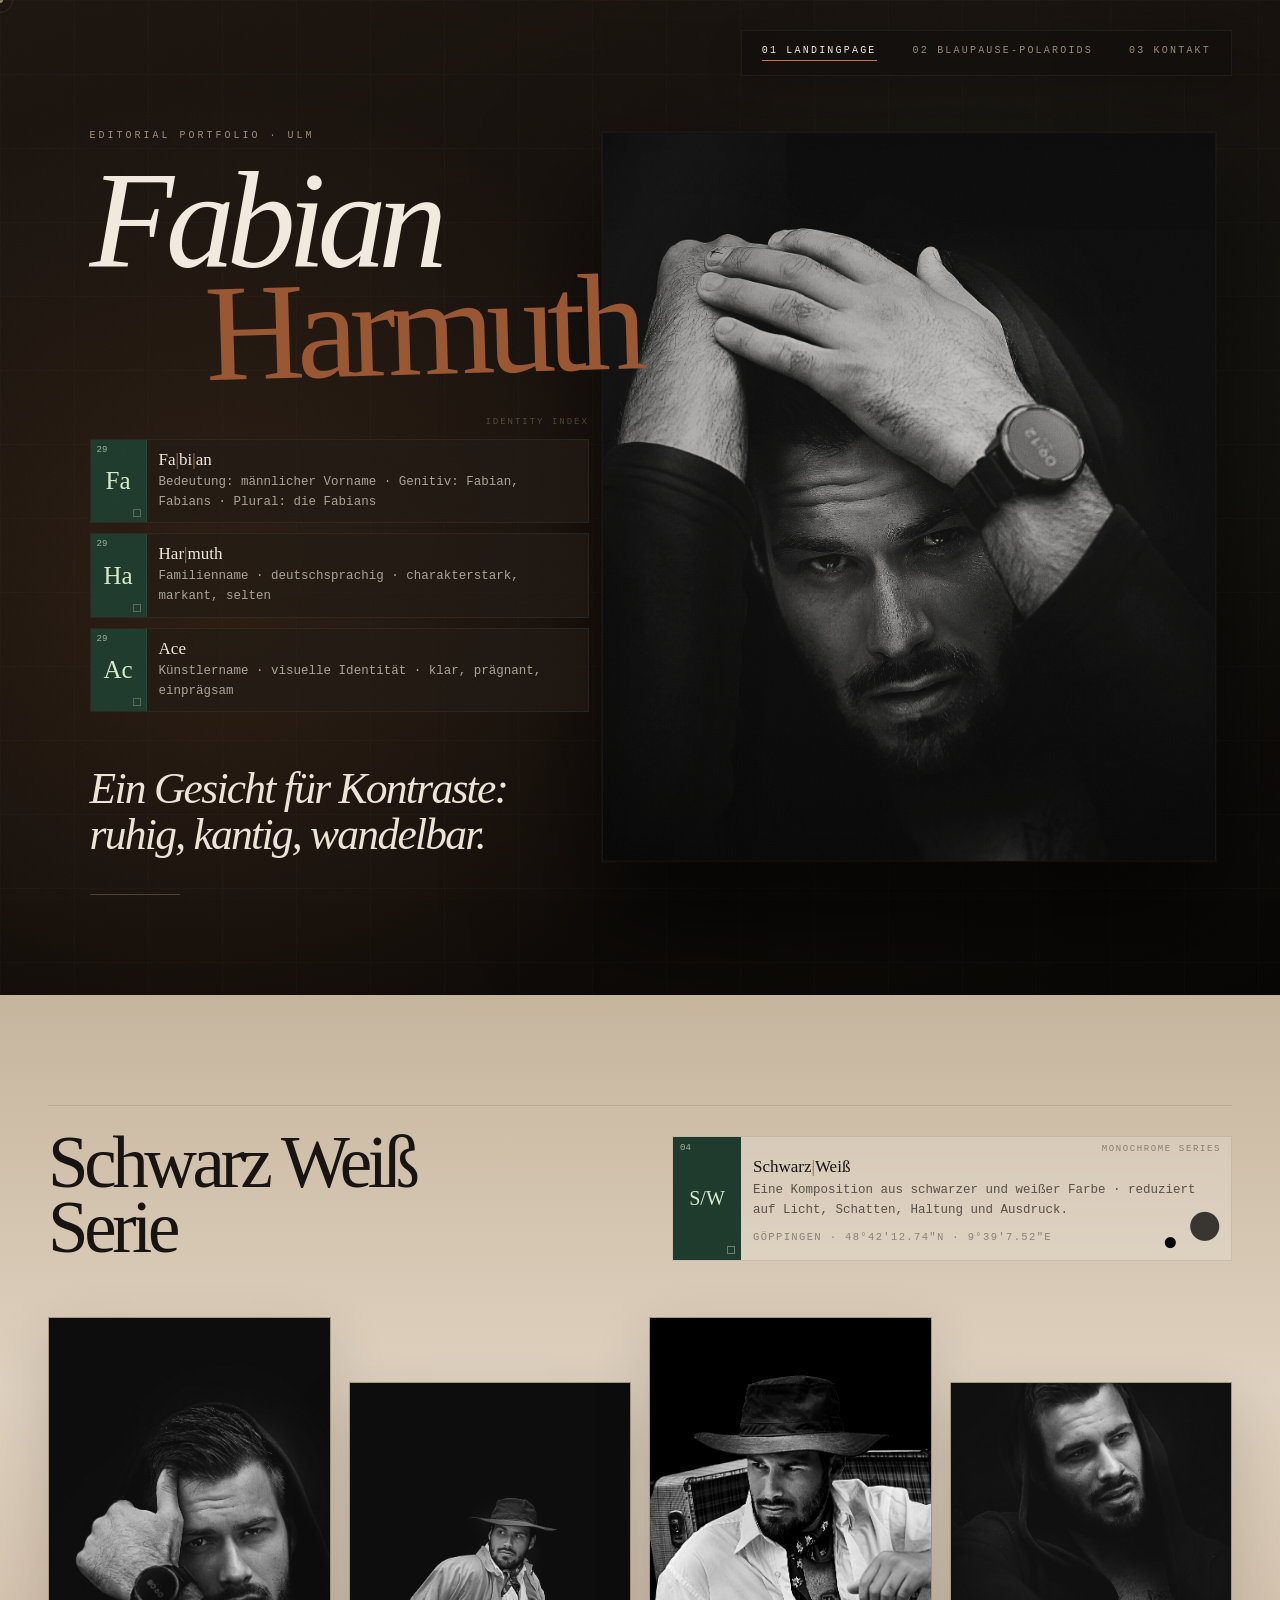
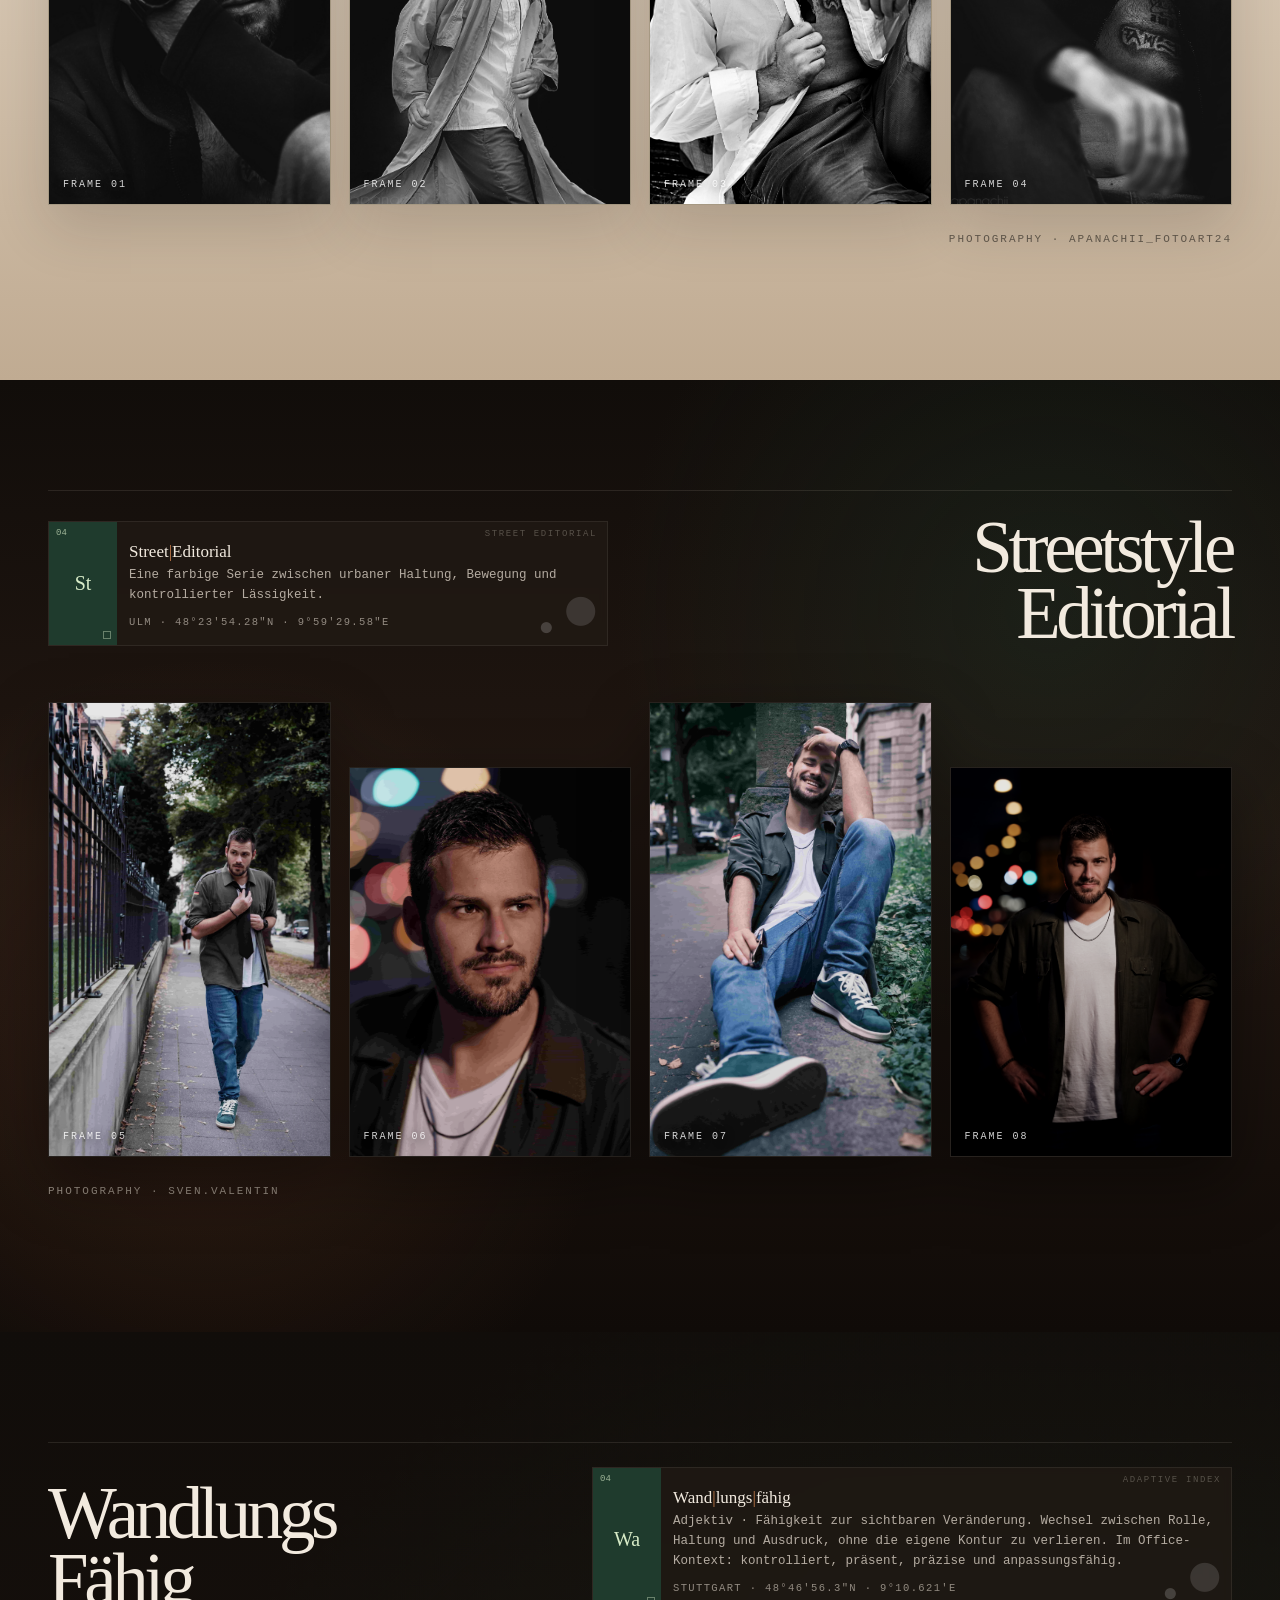
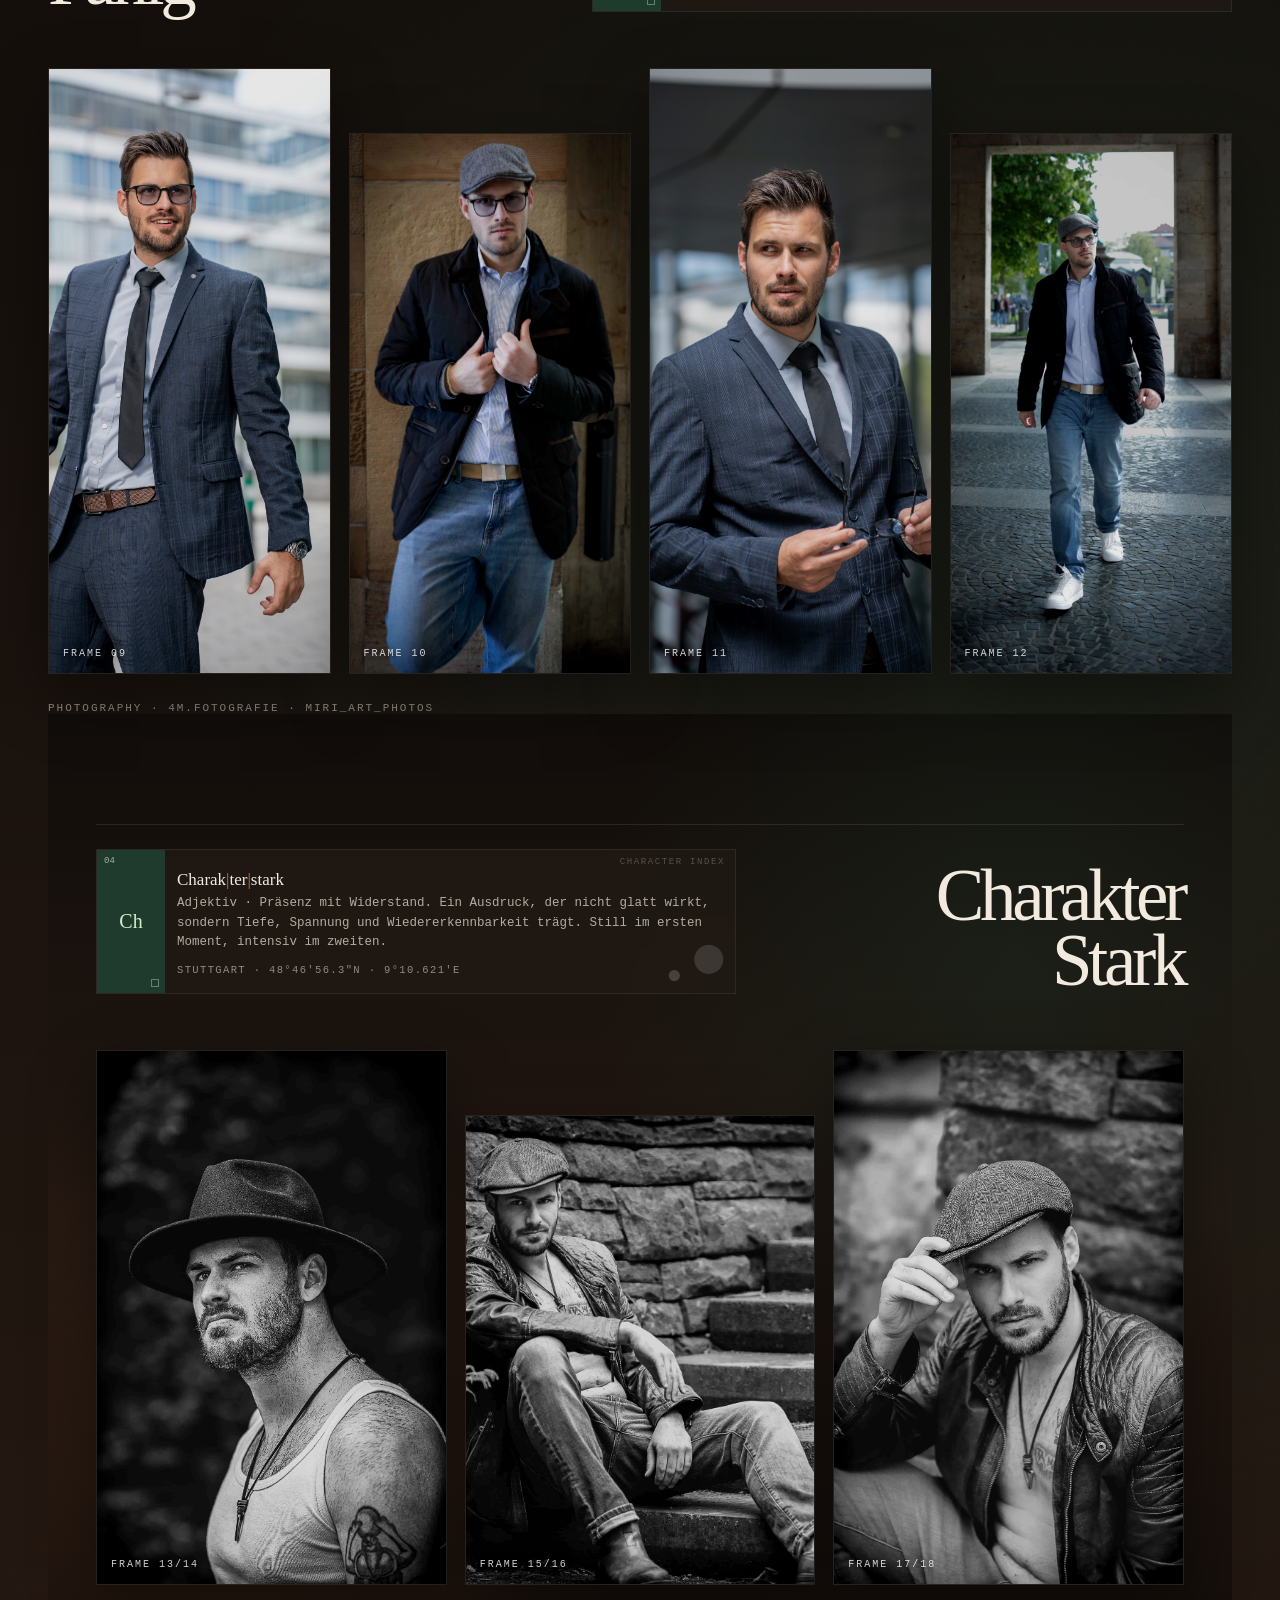
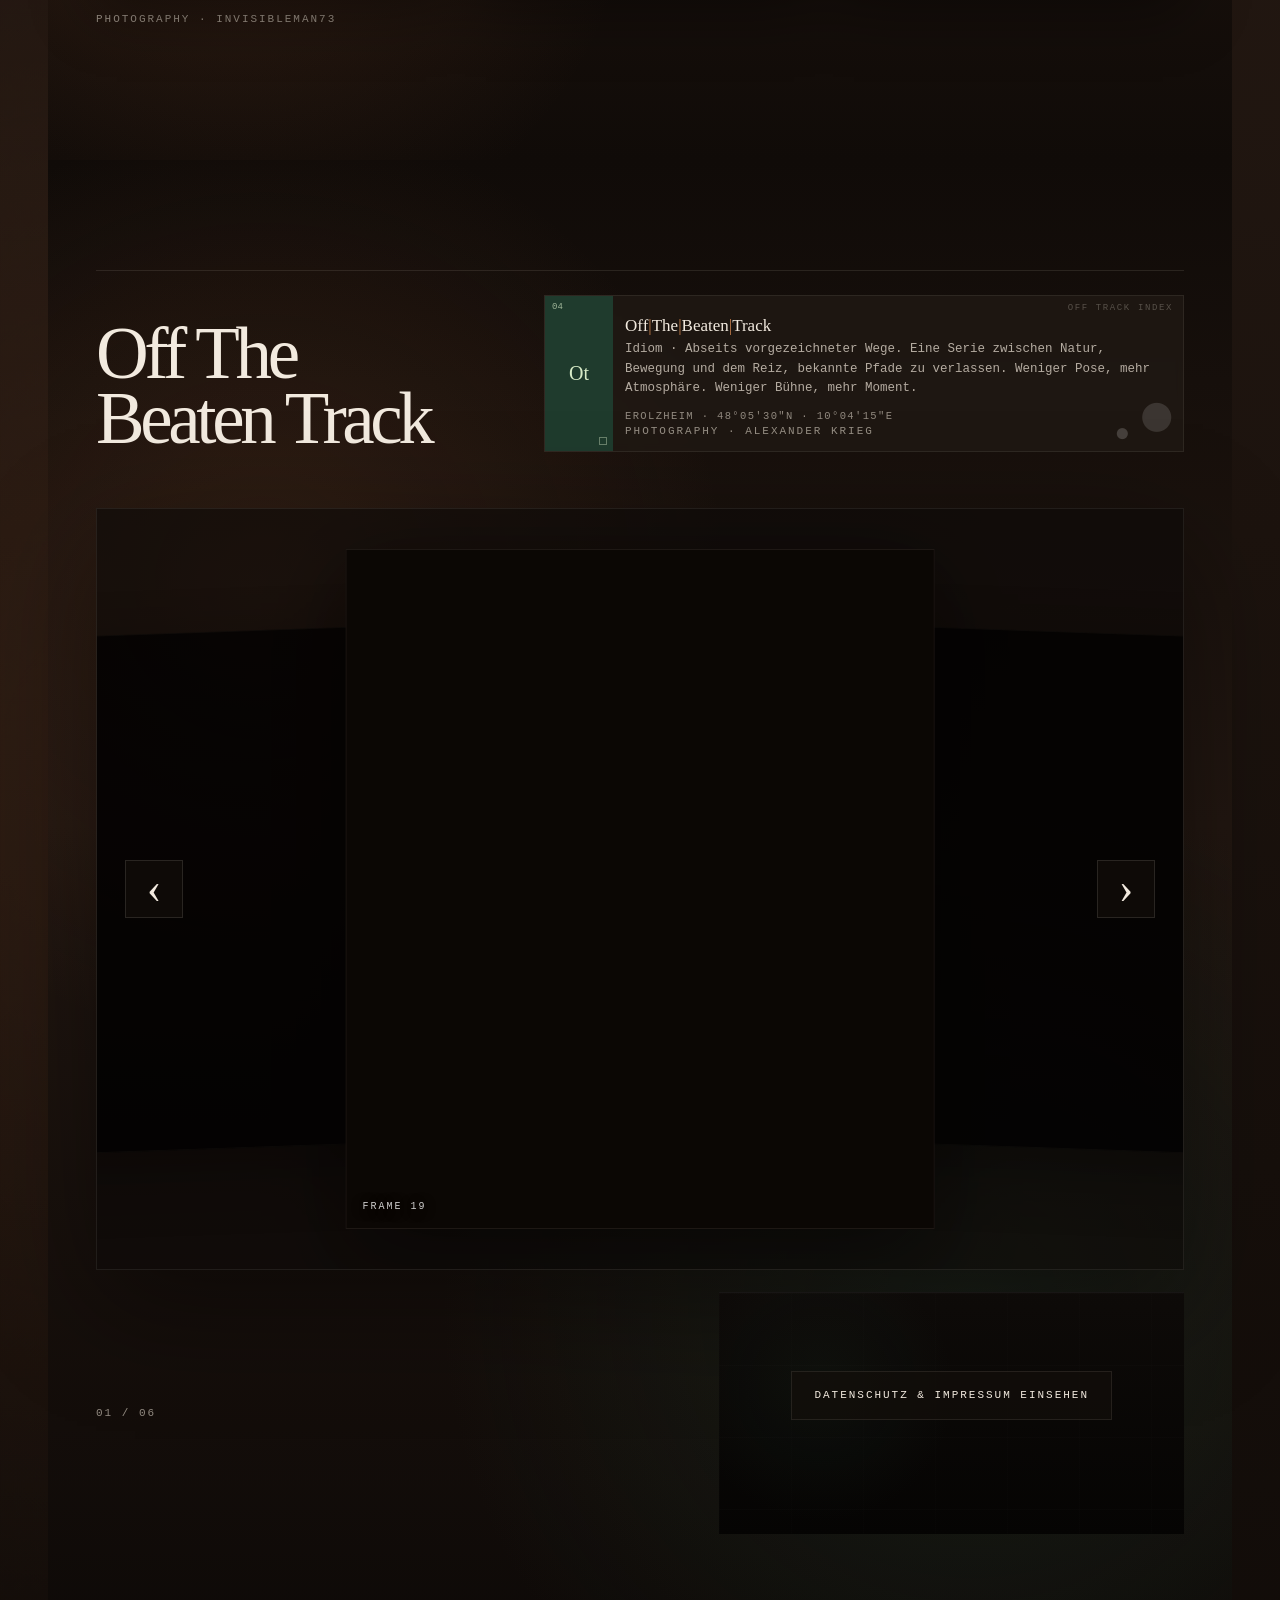
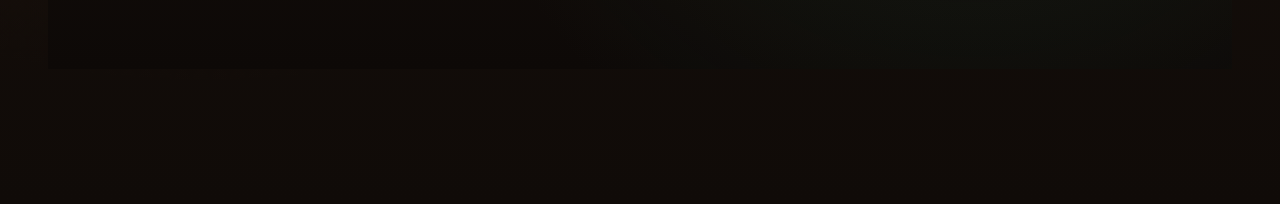
==== commit 890389e6: "Update index.html" ====
--- a/index.html
+++ b/index.html
@@ -208,34 +208,47 @@
       </div>
     </div>
   </div>
-
-  <div class="grid">
-    <div class="card">
-      <img src="images/best-09.jpg" alt="" loading="lazy">
-      <span>Frame 09</span>
-    </div>
-
-    <div class="card">
-      <img src="images/best-10.jpg" alt="" loading="lazy">
-      <span>Frame 10</span>
-    </div>
-
-    <div class="card">
-      <img src="images/best-11.jpg" alt="" loading="lazy">
-      <span>Frame 11</span>
-    </div>
-
-    <div class="card">
-      <img src="images/best-12.jpg" alt="" loading="lazy">
-      <span>Frame 12</span>
-    </div>
-  </div>
-
-  <div class="gallery-credit">
-    Photography · 4m.fotografie
-  </div>
-</section>
-
+<div class="grid">
+  <div class="card">
+    <img
+      src="images/best-09.jpg"
+      data-after="images/after-11.jpg"
+      alt=""
+      loading="lazy"
+      class="upgrade-img">
+    <span>Frame 09</span>
+  </div>
+
+  <div class="card">
+    <img
+      src="images/best-10.jpg"
+      alt=""
+      loading="lazy">
+    <span>Frame 10</span>
+  </div>
+
+  <div class="card">
+    <img
+      src="images/best-11.jpg"
+      data-after="images/after-12.jpg"
+      alt=""
+      loading="lazy"
+      class="upgrade-img">
+    <span>Frame 11</span>
+  </div>
+
+  <div class="card">
+    <img
+      src="images/best-12.jpg"
+      alt=""
+      loading="lazy">
+    <span>Frame 12</span>
+  </div>
+</div>
+
+<div class="gallery-credit">
+  Photography · 4m.fotografie · miri_art_photos
+</div>
 <!-- 01.07 · Serie 4: Charakterstark -->
 <section class="gallery character-gallery">
   <div class="gallery-top">
--- a/assets/css/landingpage.css
+++ b/assets/css/landingpage.css
@@ -1516,3 +1516,131 @@
     font-size:clamp(42px,14vw,62px);
   }
 }
+/* Globaler Portfolio Bild-Viewer */
+body.viewer-open{
+  overflow:hidden;
+}
+
+.portfolio-viewer{
+  position:fixed;
+  inset:0;
+  z-index:9996;
+  display:none;
+  align-items:center;
+  justify-content:center;
+  padding:42px;
+  background:rgba(5,4,3,.94);
+  backdrop-filter:blur(14px);
+  -webkit-backdrop-filter:blur(14px);
+}
+
+.portfolio-viewer.is-open{
+  display:flex;
+}
+
+.portfolio-viewer-stage{
+  position:relative;
+  width:min(92vw,980px);
+  height:min(88vh,760px);
+  display:flex;
+  align-items:center;
+  justify-content:center;
+  overflow:hidden;
+  background:#120d0a;
+  border:1px solid rgba(238,229,216,.12);
+  box-shadow:
+    0 45px 140px rgba(0,0,0,.78),
+    0 0 0 1px rgba(238,229,216,.08);
+  cursor:zoom-in;
+}
+
+.portfolio-viewer-stage.is-loupe{
+  cursor:none;
+}
+
+.portfolio-viewer img{
+  max-width:100%;
+  max-height:100%;
+  object-fit:contain;
+  transform:
+    translate(var(--viewer-pan-x, 0px), var(--viewer-pan-y, 0px))
+    scale(var(--viewer-zoom, 1));
+  transition:
+    transform .12s ease,
+    opacity .45s ease;
+  user-select:none;
+  pointer-events:none;
+}
+
+.portfolio-viewer img.is-swapping{
+  opacity:.45;
+}
+
+.portfolio-viewer-loupe{
+  position:absolute;
+  width:180px;
+  height:180px;
+  border-radius:50%;
+  display:none;
+  pointer-events:none;
+  border:1px solid rgba(238,229,216,.28);
+  box-shadow:
+    0 20px 70px rgba(0,0,0,.62),
+    inset 0 0 0 1px rgba(255,255,255,.08);
+  background-repeat:no-repeat;
+  background-color:#120d0a;
+}
+
+.portfolio-viewer-stage.is-loupe .portfolio-viewer-loupe{
+  display:block;
+}
+
+.portfolio-viewer-close{
+  position:absolute;
+  top:24px;
+  right:28px;
+  width:52px;
+  height:52px;
+  border:1px solid rgba(238,229,216,.16);
+  background:rgba(18,14,11,.78);
+  color:var(--off);
+  font-size:34px;
+  line-height:1;
+  cursor:pointer;
+  z-index:2;
+}
+
+.portfolio-viewer-hint{
+  position:absolute;
+  left:42px;
+  bottom:26px;
+  font-size:10px;
+  letter-spacing:.16em;
+  text-transform:uppercase;
+  color:rgba(238,229,216,.52);
+}
+
+@media(max-width:760px){
+  .portfolio-viewer{
+    padding:20px;
+  }
+
+  .portfolio-viewer-stage{
+    width:94vw;
+    height:82vh;
+  }
+
+  .portfolio-viewer-loupe{
+    width:140px;
+    height:140px;
+  }
+
+  .portfolio-viewer-close{
+    top:16px;
+    right:16px;
+  }
+
+  .portfolio-viewer-hint{
+    display:none;
+  }
+}
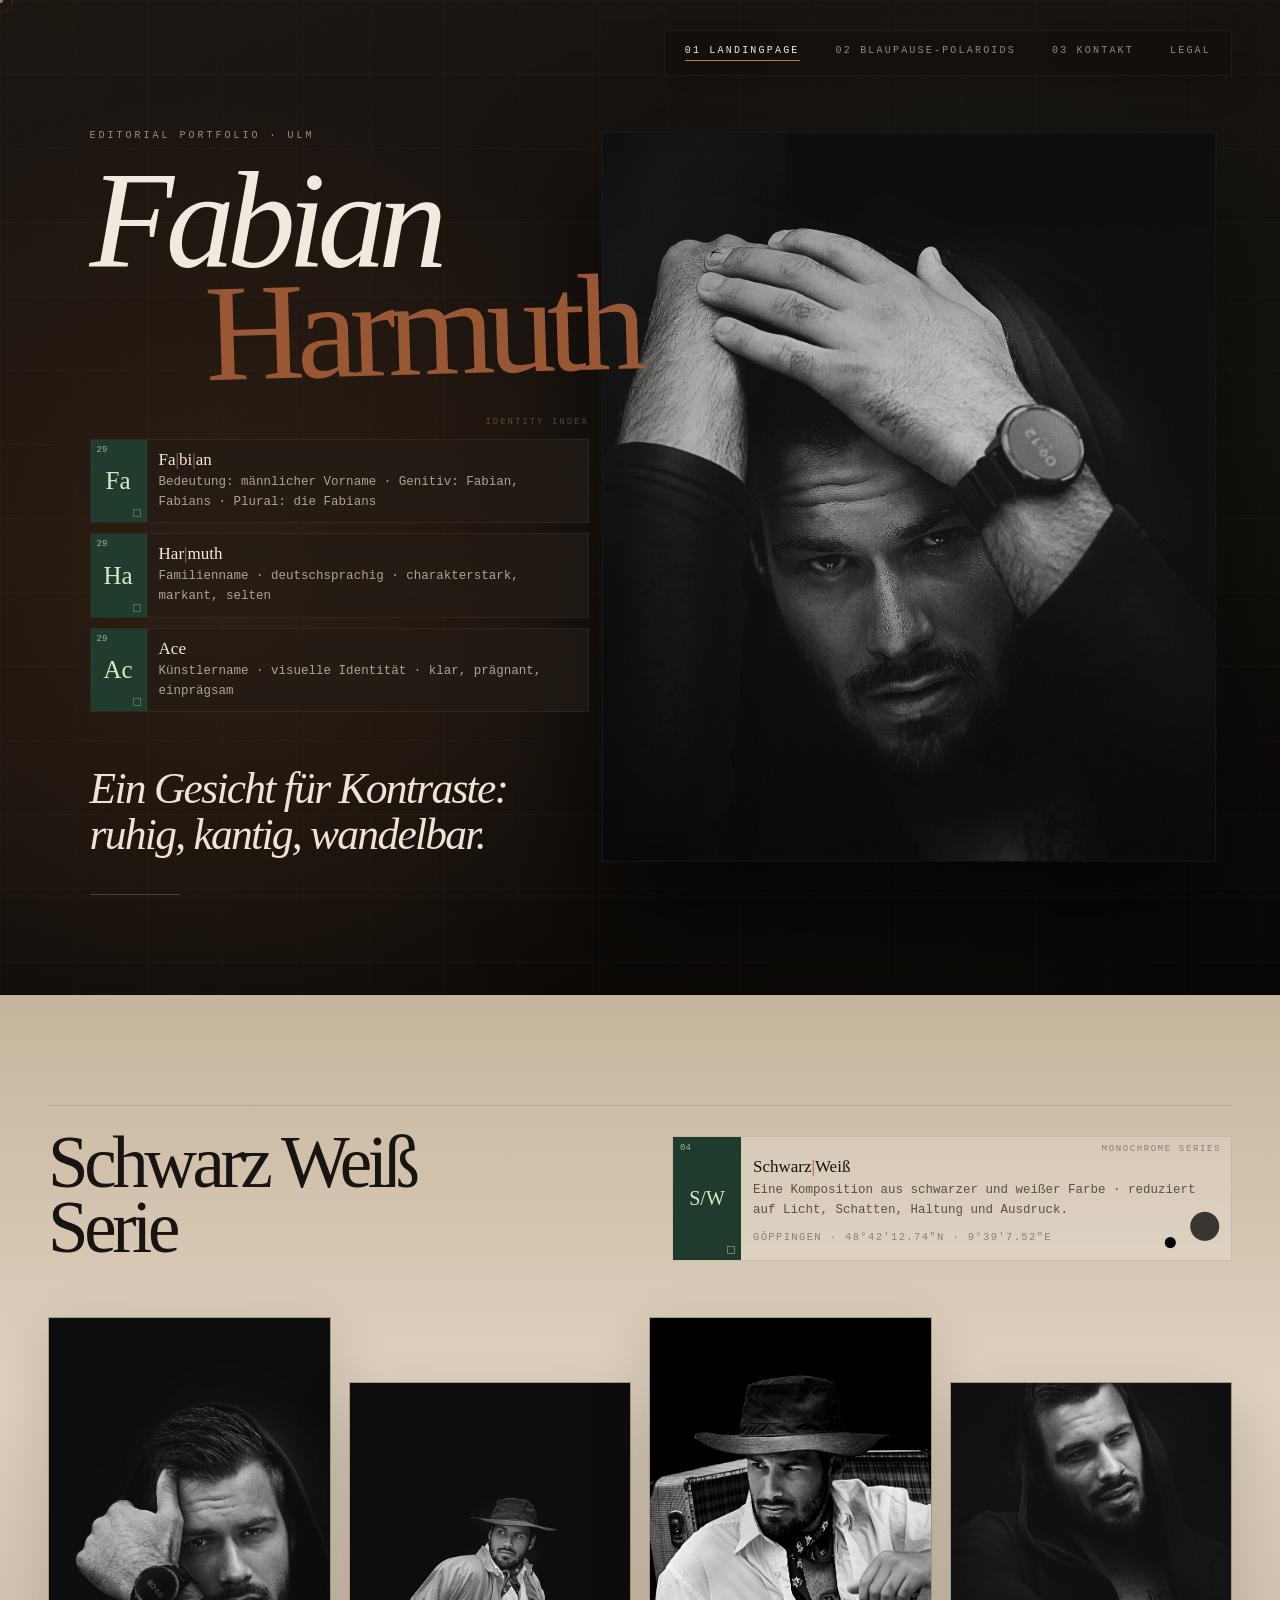
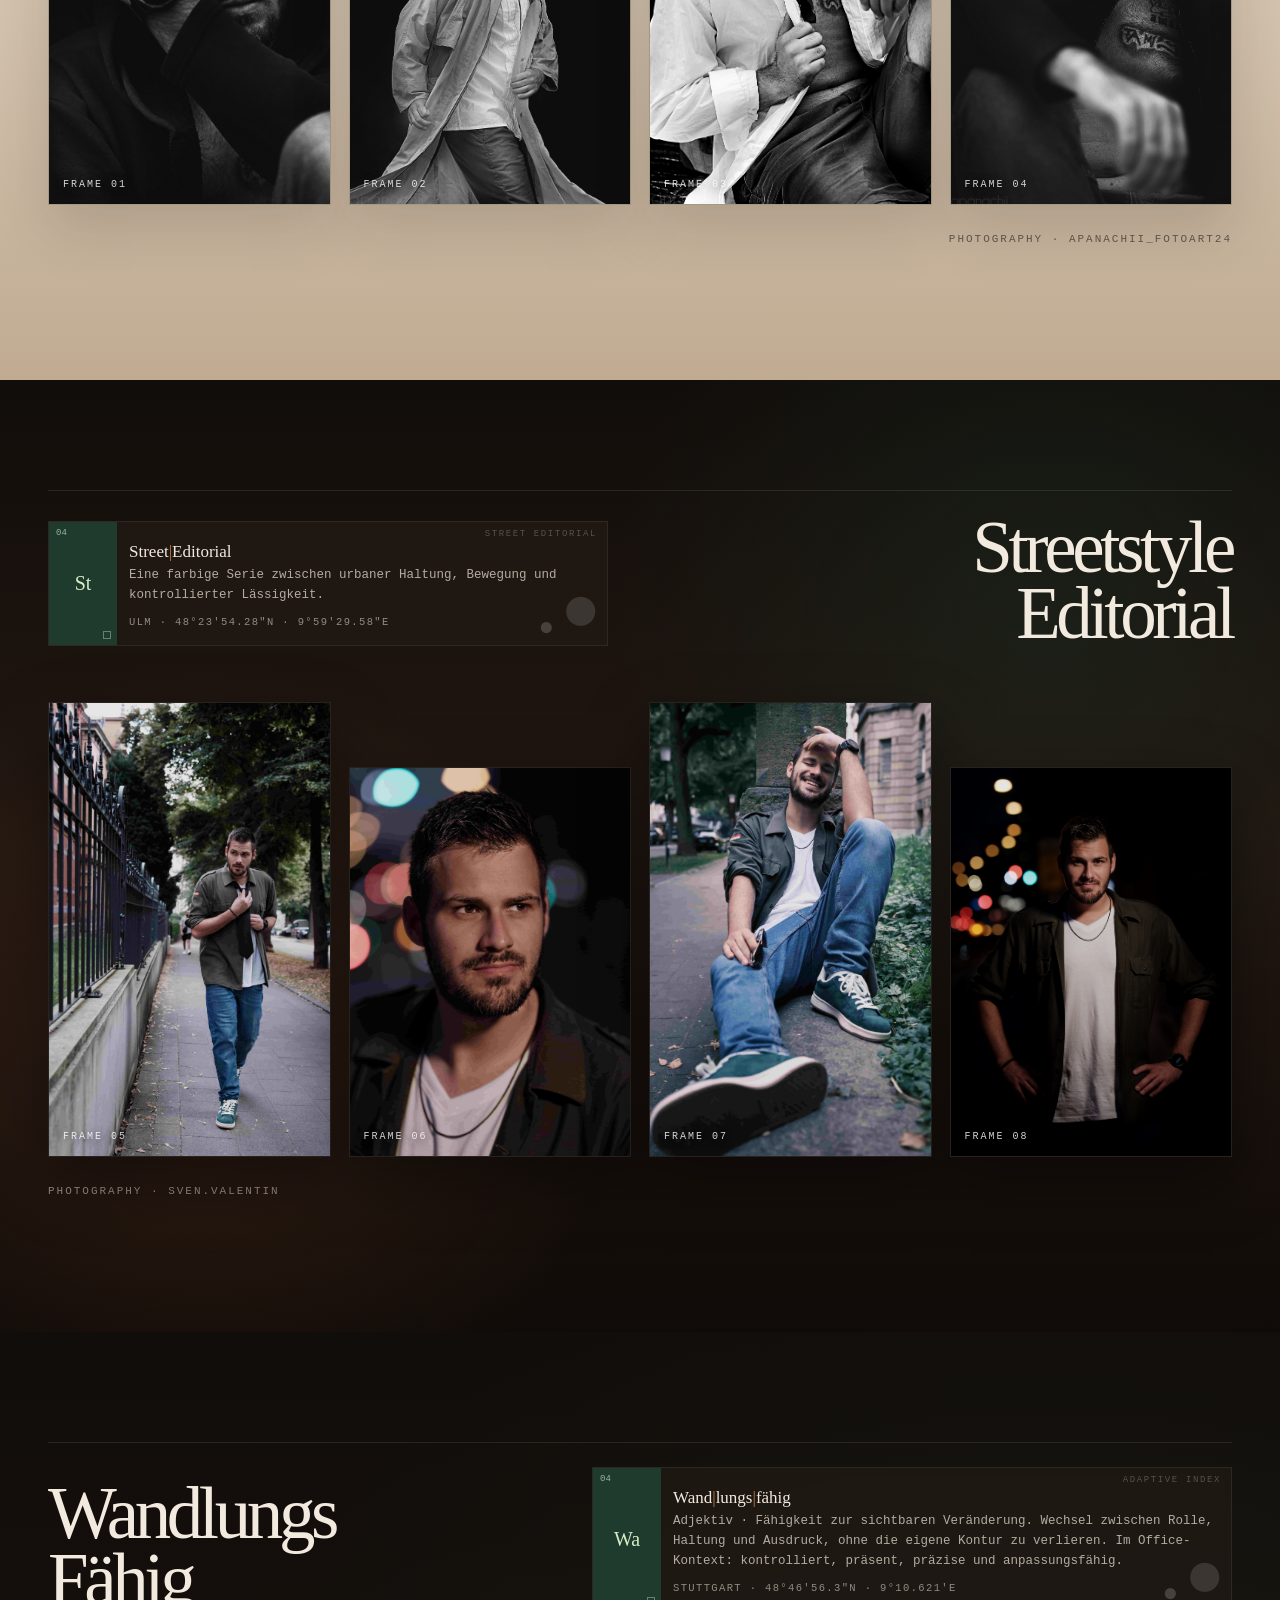
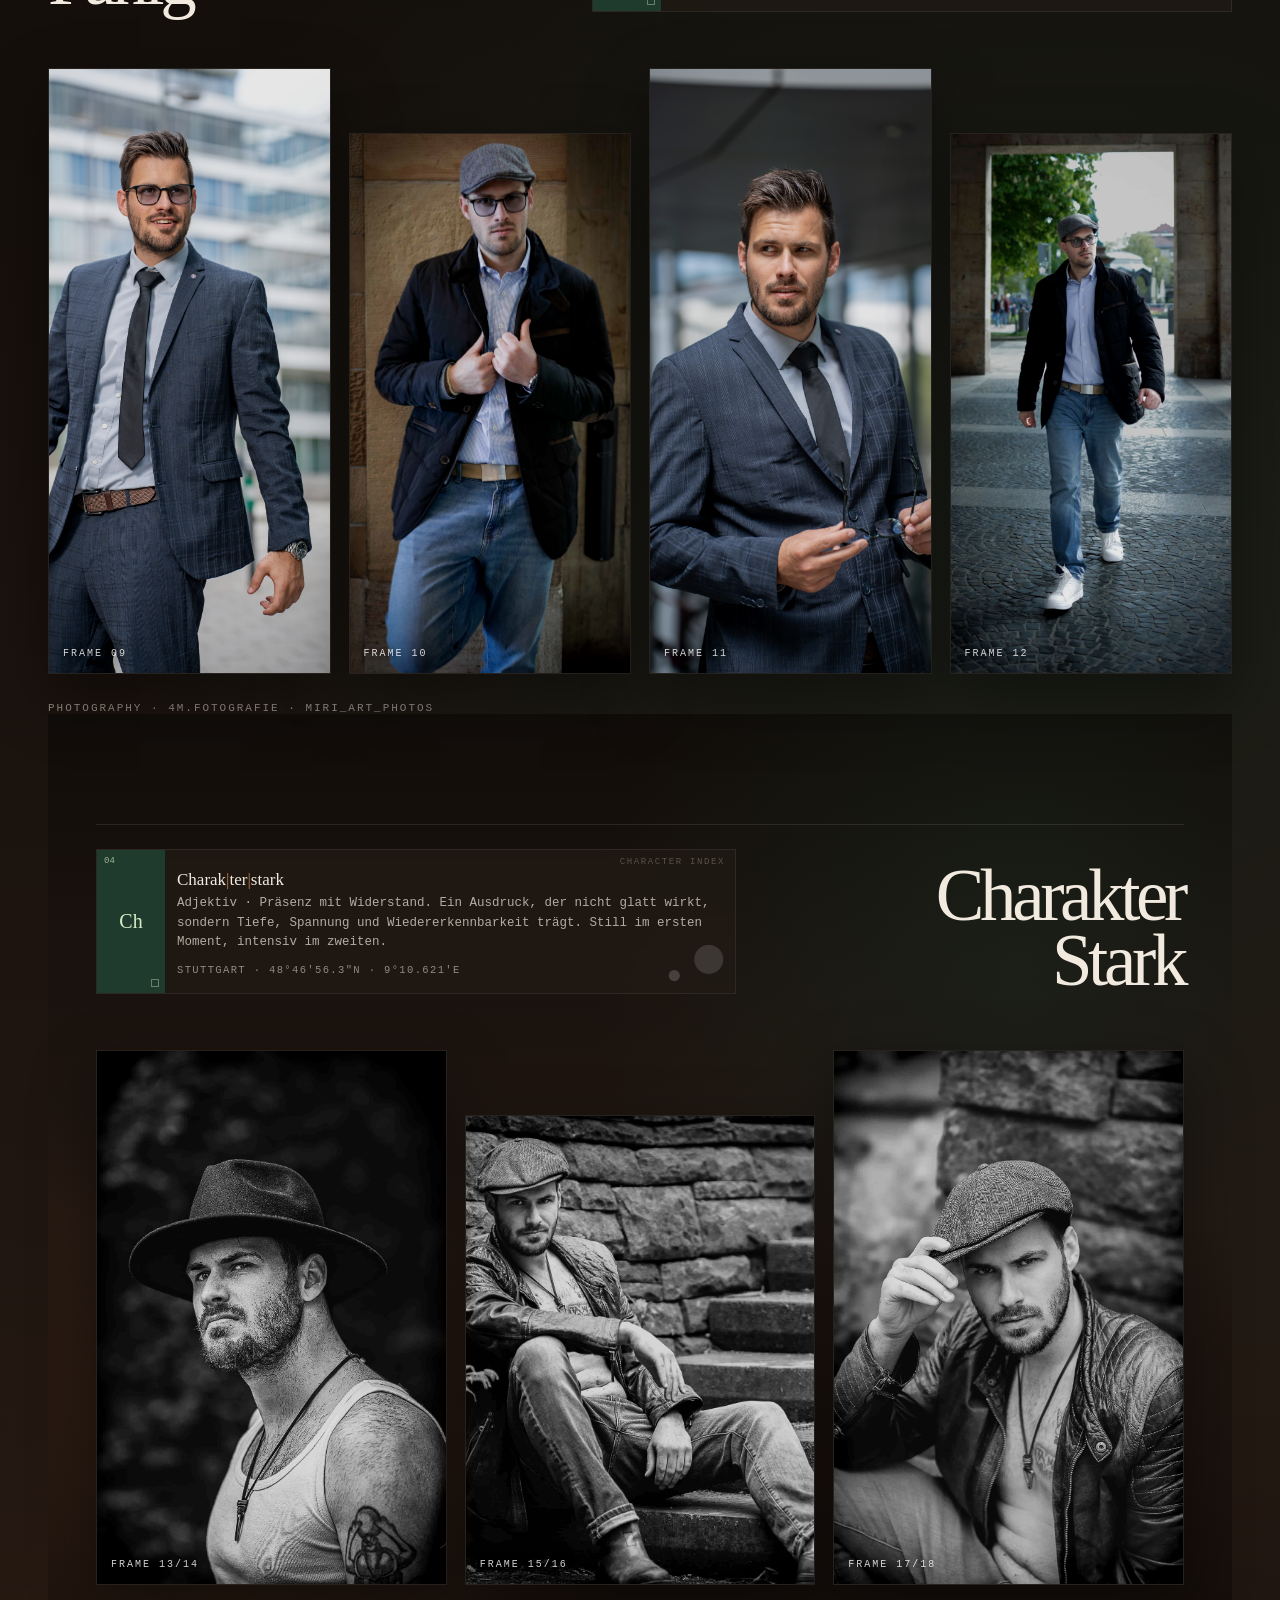
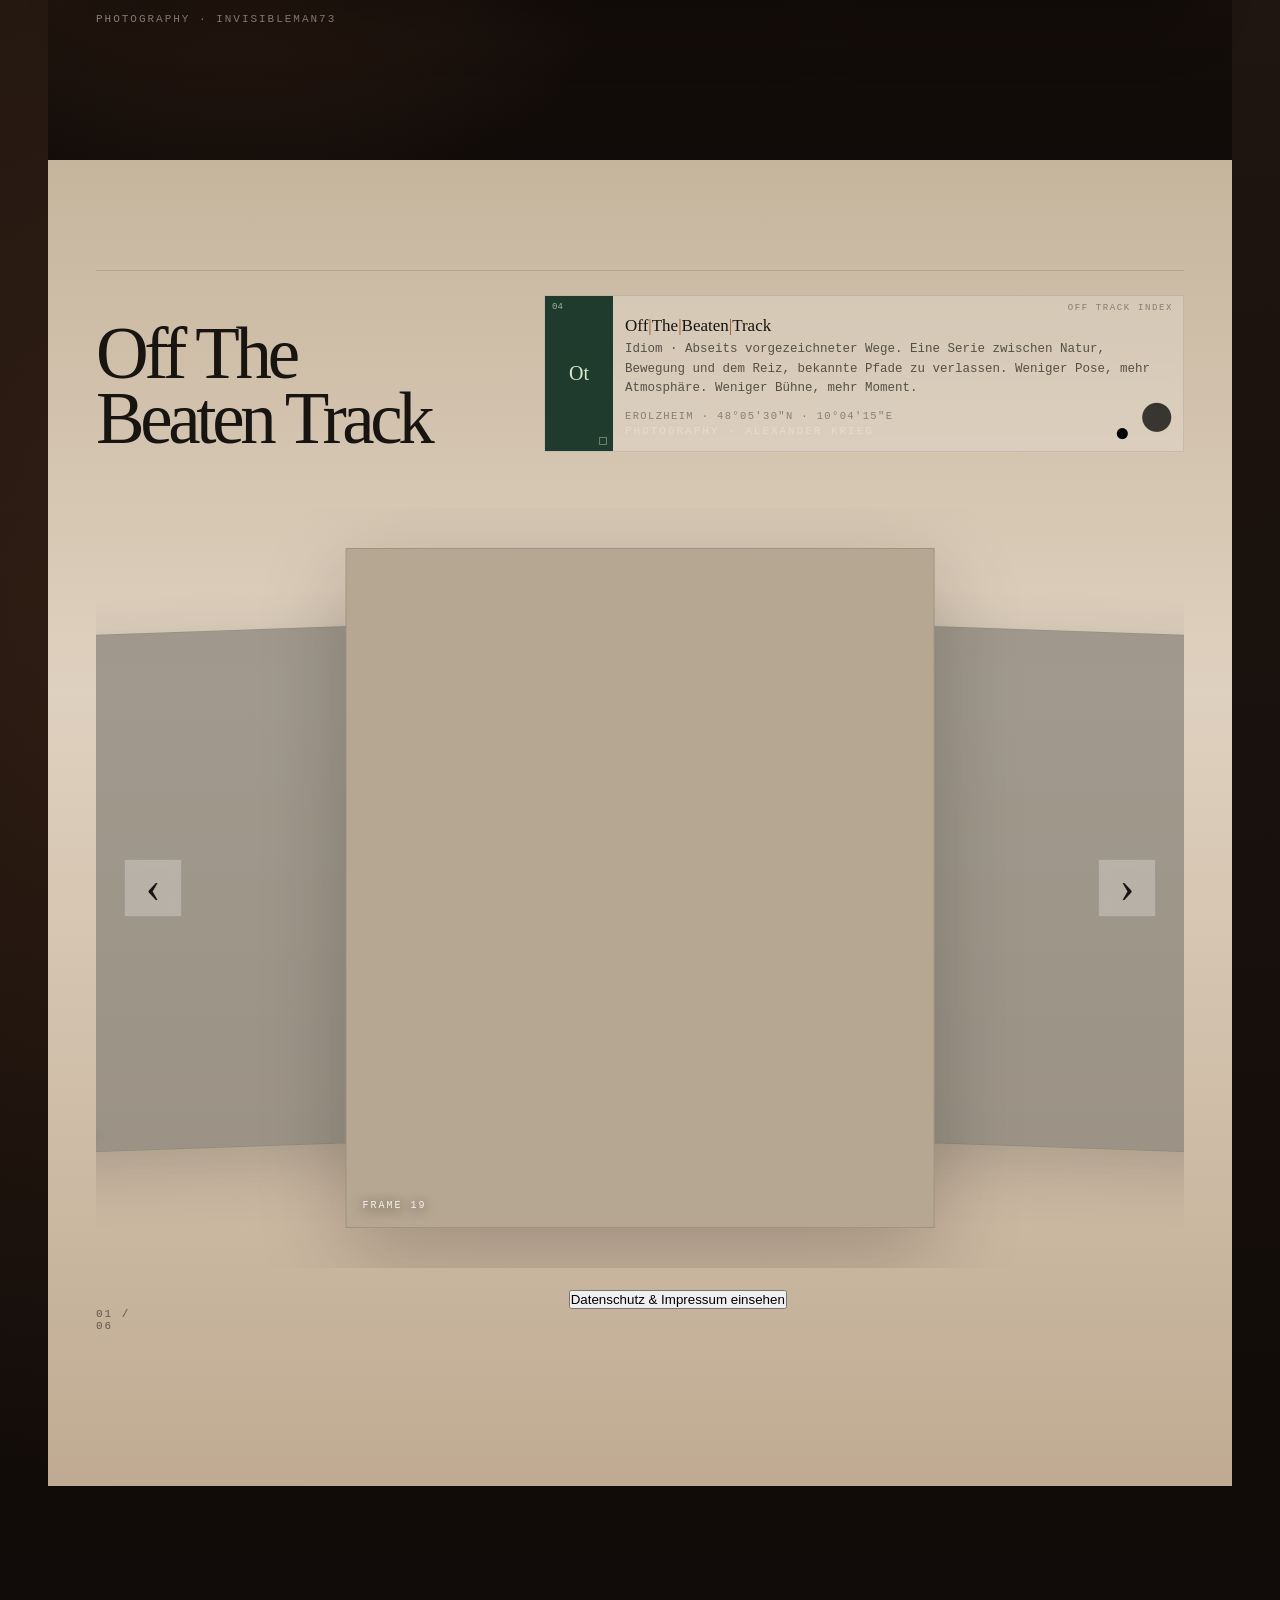
==== commit 06802e4e: "Update index.html" ====
--- a/index.html
+++ b/index.html
@@ -27,6 +27,7 @@
     <a href="index.html" class="active">01 Landingpage</a>
     <a href="blaupause-polaroids.html">02 Blaupause-Polaroids</a>
     <a href="kontakt.html">03 Kontakt</a>
+    <a href="legal.html">Legal</a>
   </div>
 </nav>
 
--- a/assets/css/landingpage.css
+++ b/assets/css/landingpage.css
@@ -838,64 +838,61 @@
   to{opacity:1;transform:translateY(0);}
 }
 
-
+/* 02.09 · Serie 5: Off The Beaten Track */
 /* 02.09 · Serie 5: Off The Beaten Track */
 .offtrack-gallery{
-  background:
-    radial-gradient(circle at 18% 28%, rgba(153,87,50,.18), transparent 32%),
-    radial-gradient(circle at 78% 76%, rgba(31,59,45,.34), transparent 36%),
-    linear-gradient(180deg,#100b08 0%,#221711 44%,#0d0907 100%);
-  color:var(--text);
+  background:linear-gradient(180deg,var(--gallery) 0%,var(--gallery2) 40%,#c0ab92 100%);
+  color:#171411;
 }
 
 .offtrack-gallery .gallery-top{
-  border-top:1px solid rgba(238,229,216,.1);
+  border-top:1px solid rgba(23,20,17,.12);
 }
 
 .offtrack-gallery .gallery-top h2{
-  color:var(--off);
+  color:#171411;
 }
 
 .offtrack-gallery .gallery-chem{
-  background:rgba(34,27,21,.72);
-  border:1px solid rgba(238,229,216,.08);
+  background:rgba(255,255,255,.18);
+  border:1px solid rgba(23,20,17,.1);
+  backdrop-filter:blur(4px);
+  -webkit-backdrop-filter:blur(4px);
 }
 
 .offtrack-gallery .gallery-chem::before{
   content:"OFF TRACK INDEX";
-  color:rgba(238,229,216,.28);
+  color:rgba(23,20,17,.42);
 }
 
 .offtrack-gallery .gallery-chem-title{
-  color:var(--off);
+  color:#171411;
 }
 
 .offtrack-gallery .gallery-chem-title span{
-  color:var(--accent-light);
+  color:var(--accent);
 }
 
 .offtrack-gallery .gallery-chem-line{
-  color:rgba(238,229,216,.72);
+  color:rgba(23,20,17,.68);
 }
 
 .offtrack-gallery .location-line{
-  color:rgba(238,229,216,.56);
+  color:rgba(23,20,17,.42);
 }
 
 .offtrack-gallery .ink-splatter{
-  filter:invert(1);
-  opacity:.18;
+  filter:none;
+  opacity:1;
 }
 
 .offtrack-carousel{
   position:relative;
   min-height:760px;
   overflow:hidden;
-  border:1px solid rgba(238,229,216,.08);
-  background:
-    radial-gradient(circle at 50% 52%, rgba(192,122,73,.14), transparent 44%),
-    rgba(14,10,8,.64);
-  box-shadow:0 36px 110px rgba(0,0,0,.42);
+  border:none;
+  background:transparent;
+  box-shadow:none;
 }
 
 .offtrack-stage{
@@ -917,10 +914,10 @@
     opacity .55s ease,
     filter .55s ease;
   pointer-events:none;
-  filter:grayscale(.55) brightness(.66) contrast(1.08);
-  border:1px solid rgba(238,229,216,.08);
-  box-shadow:0 28px 85px rgba(0,0,0,.48);
-  background:#120d0a;
+  filter:grayscale(.55) brightness(.78) contrast(1.08);
+  border:1px solid rgba(23,20,17,.12);
+  box-shadow:0 28px 85px rgba(23,20,17,.24);
+  background:#b7a891;
   overflow:hidden;
 }
 
@@ -929,7 +926,7 @@
   opacity:1;
   transform:translate(-50%,-50%) scale(1);
   pointer-events:auto;
-  filter:grayscale(.08) brightness(.96) contrast(1.05);
+  filter:grayscale(.08) brightness(.98) contrast(1.05);
 }
 
 .offtrack-slide.is-prev{
@@ -965,7 +962,7 @@
   height:100%;
   object-fit:contain;
   object-position:center;
-  background:#120d0a;
+  background:#b7a891;
   transform:scale(1);
   transition:
     transform 1.2s ease,
@@ -985,7 +982,7 @@
   font-size:10px;
   letter-spacing:.2em;
   text-transform:uppercase;
-  color:rgba(255,255,255,.82);
+  color:rgba(255,255,255,.86);
   text-shadow:0 2px 12px rgba(0,0,0,.72);
 }
 
@@ -995,9 +992,9 @@
   z-index:9;
   width:58px;
   height:58px;
-  border:1px solid rgba(238,229,216,.12);
-  background:rgba(18,14,11,.72);
-  color:var(--off);
+  border:1px solid rgba(23,20,17,.14);
+  background:rgba(255,255,255,.26);
+  color:#171411;
   font-family:var(--serif);
   font-size:44px;
   line-height:1;
@@ -1006,6 +1003,8 @@
   justify-content:center;
   cursor:pointer;
   transform:translateY(-50%);
+  backdrop-filter:blur(6px);
+  -webkit-backdrop-filter:blur(6px);
   transition:
     background .3s ease,
     border-color .3s ease,
@@ -1014,7 +1013,8 @@
 
 .offtrack-control:hover{
   background:rgba(31,59,45,.72);
-  border-color:rgba(215,235,199,.36);
+  color:var(--green-light);
+  border-color:rgba(31,59,45,.42);
   transform:translateY(-50%) scale(1.04);
 }
 
@@ -1038,16 +1038,16 @@
   font-size:11px;
   letter-spacing:.18em;
   text-transform:uppercase;
-  color:rgba(238,229,216,.58);
+  color:rgba(23,20,17,.58);
 }
 
 .offtrack-credit{
   margin-top:0;
   text-align:right;
-  color:rgba(238,229,216,.58);
-}
-
-
+  color:rgba(23,20,17,.82);
+
+
+}
 
 @media(max-width:980px){
   .offtrack-carousel{
@@ -1098,7 +1098,6 @@
   .offtrack-credit{
     text-align:left;
   }
-
 }
 
 @media(max-width:560px){
@@ -1124,68 +1123,46 @@
   .offtrack-slide.is-next{
     opacity:.26;
   }
-
-}
-/* 02.10 · Legal Gate / Datenschutz / Impressum */
+}
+
+}
+/* =========================================================
+   LEGAL / IMPRESSUM / DATENSCHUTZ
+   ========================================================= */
+
 .legal-footer{
   position:relative;
-  padding:78px 48px 80px;
+  padding:96px 48px 86px;
   background:#080605;
   border-top:1px solid rgba(238,229,216,.07);
   overflow:hidden;
   z-index:10;
 }
 
-.legal-footer::before{
-  content:'';
-  position:absolute;
-  inset:0;
-  background:
-    radial-gradient(circle at 22% 40%, rgba(31,59,45,.16), transparent 34%),
-    linear-gradient(180deg, rgba(18,14,11,.55), rgba(5,4,3,.96));
-  pointer-events:none;
-}
-
-.legal-footer::after{
-  content:'';
-  position:absolute;
-  inset:0;
-  background-image:
-    linear-gradient(rgba(238,229,216,.014) 1px, transparent 1px),
-    linear-gradient(90deg, rgba(238,229,216,.01) 1px, transparent 1px);
-  background-size:72px 72px;
-  pointer-events:none;
-  opacity:.8;
-}
-
 .legal-shell{
   position:relative;
   z-index:2;
   max-width:1180px;
-  margin:auto;
+  margin:0 auto;
 }
 
 .legal-separator{
   position:relative;
-  display:grid;
-  grid-template-columns:1fr auto 1fr;
+  display:flex;
+  justify-content:center;
   align-items:center;
-  gap:24px;
-  margin-bottom:34px;
-}
-
-.legal-separator::before,
-.legal-separator::after{
-  content:'';
-  height:1px;
-  background:linear-gradient(90deg, transparent, rgba(202,184,159,.28), transparent);
-}
-
+  margin-bottom:42px;
+
+}
+
+
+}
 .legal-gate{
   position:relative;
-  padding:16px 22px;
-  border:1px solid rgba(238,229,216,.09);
-  background:rgba(18,14,11,.72);
+  width:min(100%,560px);
+  padding:18px 26px;
+  border:1px solid rgba(238,229,216,.11);
+  background:rgba(18,14,11,.78);
   color:var(--off);
   font-family:var(--mono);
   font-size:11px;
@@ -1194,200 +1171,87 @@
   text-transform:uppercase;
   cursor:pointer;
   overflow:hidden;
+  text-align:center;
   transition:
     transform .35s ease,
     border-color .35s ease,
-    background .35s ease;
-}
-
-.legal-gate::before{
-  content:'';
-  position:absolute;
-  inset:0;
-  background:linear-gradient(110deg, transparent, rgba(255,255,255,.09), transparent);
-  transform:translateX(-120%);
-  animation:legalSweep 5s ease-in-out infinite;
-}
-
-.legal-gate span{
-  position:relative;
-  z-index:2;
+    background .35s ease,
+    box-shadow .35s ease;
+
 }
 
 .legal-gate:hover{
   transform:translateY(-2px);
   border-color:rgba(192,122,73,.42);
-  background:rgba(32,24,18,.9);
+  background:rgba(32,24,18,.92);
+  box-shadow:0 18px 46px rgba(0,0,0,.28);
 }
 
 .legal-content{
-  display:none;
+  max-height:0;
+  overflow:hidden;
+  opacity:0;
+  transition:
+    max-height .7s ease,
+    opacity .4s ease,
+    margin-top .4s ease;
+}
+
+.legal-content.visible{
+  max-height:5000px;
+  opacity:1;
   margin-top:42px;
-  animation:legalReveal .55s ease both;
-}
-
-.legal-content.visible{
-  display:block;
-}
-
-.legal-inner{
-  position:relative;
-  z-index:2;
-}
-
-.legal-headline{
-  margin-bottom:52px;
-}
-
-.legal-kicker{
-  display:block;
-  margin-bottom:18px;
-  font-size:10.5px;
-  letter-spacing:.22em;
-  text-transform:uppercase;
-  color:rgba(202,184,159,.52);
-}
-
-.legal-headline h3{
-  font-family:var(--serif);
-  font-size:clamp(44px,5.5vw,84px);
-  line-height:.92;
-  letter-spacing:-.05em;
-  font-weight:400;
-  color:var(--off);
+}
+
+.legal-tabs{
+  display:flex;
+  gap:12px;
+  flex-wrap:wrap;
   margin-bottom:24px;
 }
 
-.legal-headline p{
-  max-width:680px;
-  font-size:14px;
-  line-height:1.8;
-  color:rgba(238,229,216,.6);
-}
-
-.legal-actions{
-  display:flex;
-  flex-direction:column;
-  gap:20px;
-}
-
 .legal-toggle{
-  width:fit-content;
-  padding:16px 22px;
-  border:1px solid rgba(238,229,216,.08);
-  background:rgba(22,18,14,.72);
-  color:var(--off);
-  font-family:var(--mono);
+  padding:12px 18px;
+  border:1px solid rgba(238,229,216,.1);
+  background:rgba(18,14,11,.72);
+  color:var(--text);
   font-size:11px;
-  letter-spacing:.18em;
+  letter-spacing:.12em;
   text-transform:uppercase;
   cursor:pointer;
-  transition:
-    transform .35s ease,
-    border-color .35s ease,
-    background .35s ease;
+  transition:.3s ease;
 }
 
 .legal-toggle:hover{
-  transform:translateY(-2px);
   border-color:rgba(192,122,73,.38);
-  background:rgba(32,24,18,.92);
 }
 
 .legal-panel{
   display:none;
-  padding:34px;
-  border:1px solid rgba(238,229,216,.06);
-  background:rgba(14,11,9,.82);
-  backdrop-filter:blur(12px);
-  -webkit-backdrop-filter:blur(12px);
-  margin-bottom:12px;
+  padding:32px;
+  background:rgba(18,14,11,.55);
+  border:1px solid rgba(238,229,216,.08);
 }
 
 .legal-panel.active{
   display:block;
 }
 
-.legal-block{
-  margin-bottom:42px;
-}
-
-.legal-block:last-child{
-  margin-bottom:0;
-}
-
-.legal-block h4{
-  margin-bottom:16px;
+.legal-panel h3{
+  margin:0 0 18px;
+  font-family:var(--serif);
+  font-size:24px;
   color:var(--off);
-  font-family:var(--serif);
-  font-size:28px;
-  font-weight:400;
-}
-
-.legal-block p{
-  margin-bottom:16px;
-  font-size:13px;
-  line-height:1.9;
-  color:rgba(238,229,216,.68);
-}
-
-.legal-block ul{
-  margin:18px 0 22px 18px;
-}
-
-.legal-block li{
-  margin-bottom:10px;
-  color:rgba(238,229,216,.62);
-  font-size:12px;
-  line-height:1.7;
-}
-
-.legal-block a{
-  color:var(--beige);
-  border-bottom:1px solid rgba(192,122,73,.35);
-}
-
-.imprint-verify{
-  display:flex;
-  flex-direction:column;
-  align-items:flex-start;
-  gap:18px;
-}
-
-.imprint-verify p{
-  max-width:620px;
-  color:rgba(238,229,216,.62);
+}
+
+.legal-panel p,
+.legal-panel li{
+  color:rgba(238,229,216,.76);
   line-height:1.8;
-  font-size:13px;
-}
-
-.imprint-verify button{
-  padding:15px 18px;
-  border:1px solid rgba(192,122,73,.35);
-  background:rgba(31,59,45,.24);
-  color:var(--off);
-  font-family:var(--mono);
-  font-size:10px;
-  letter-spacing:.18em;
-  text-transform:uppercase;
-  cursor:pointer;
-  transition:.35s ease;
-}
-
-.imprint-verify button:hover{
-  background:rgba(31,59,45,.42);
-  transform:translateY(-2px);
-}
-
-.imprint-verify button:disabled{
-  cursor:default;
-  opacity:.62;
-  transform:none;
 }
 
 .imprint-content{
-  display:none;
-  margin-top:34px;
+  margin-top:18px;
 }
 
 .imprint-content.visible{
@@ -1395,20 +1259,43 @@
 }
 
 .imprint-address{
-  margin-bottom:16px;
-  font-size:13px;
-  line-height:1.9;
-  color:rgba(238,229,216,.68);
-}
-
-@keyframes legalSweep{
-  0%,68%{transform:translateX(-120%);}
-  100%{transform:translateX(120%);}
-}
-
-@keyframes legalReveal{
-  from{opacity:0;transform:translateY(16px);}
-  to{opacity:1;transform:translateY(0);}
+  margin-top:18px;
+  color:rgba(238,229,216,.78);
+  line-height:1.8;
+}
+
+/* =========================================================
+   MOBILE
+   ========================================================= */
+
+@media(max-width:980px){
+
+  .legal-footer{
+    padding:74px 22px 62px;
+  }
+
+  .legal-separator{
+    grid-template-columns:1fr;
+    gap:18px;
+  }
+
+  .legal-separator::before,
+  .legal-separator::after{
+    display:none;
+  }
+
+  .legal-gate{
+    width:100%;
+    min-width:0;
+  }
+
+  .legal-panel{
+    padding:22px;
+  }
+
+  .legal-panel h3{
+    font-size:20px;
+  }
 }
 
 /* 02.09 · Barrierefreiheit & Responsive */
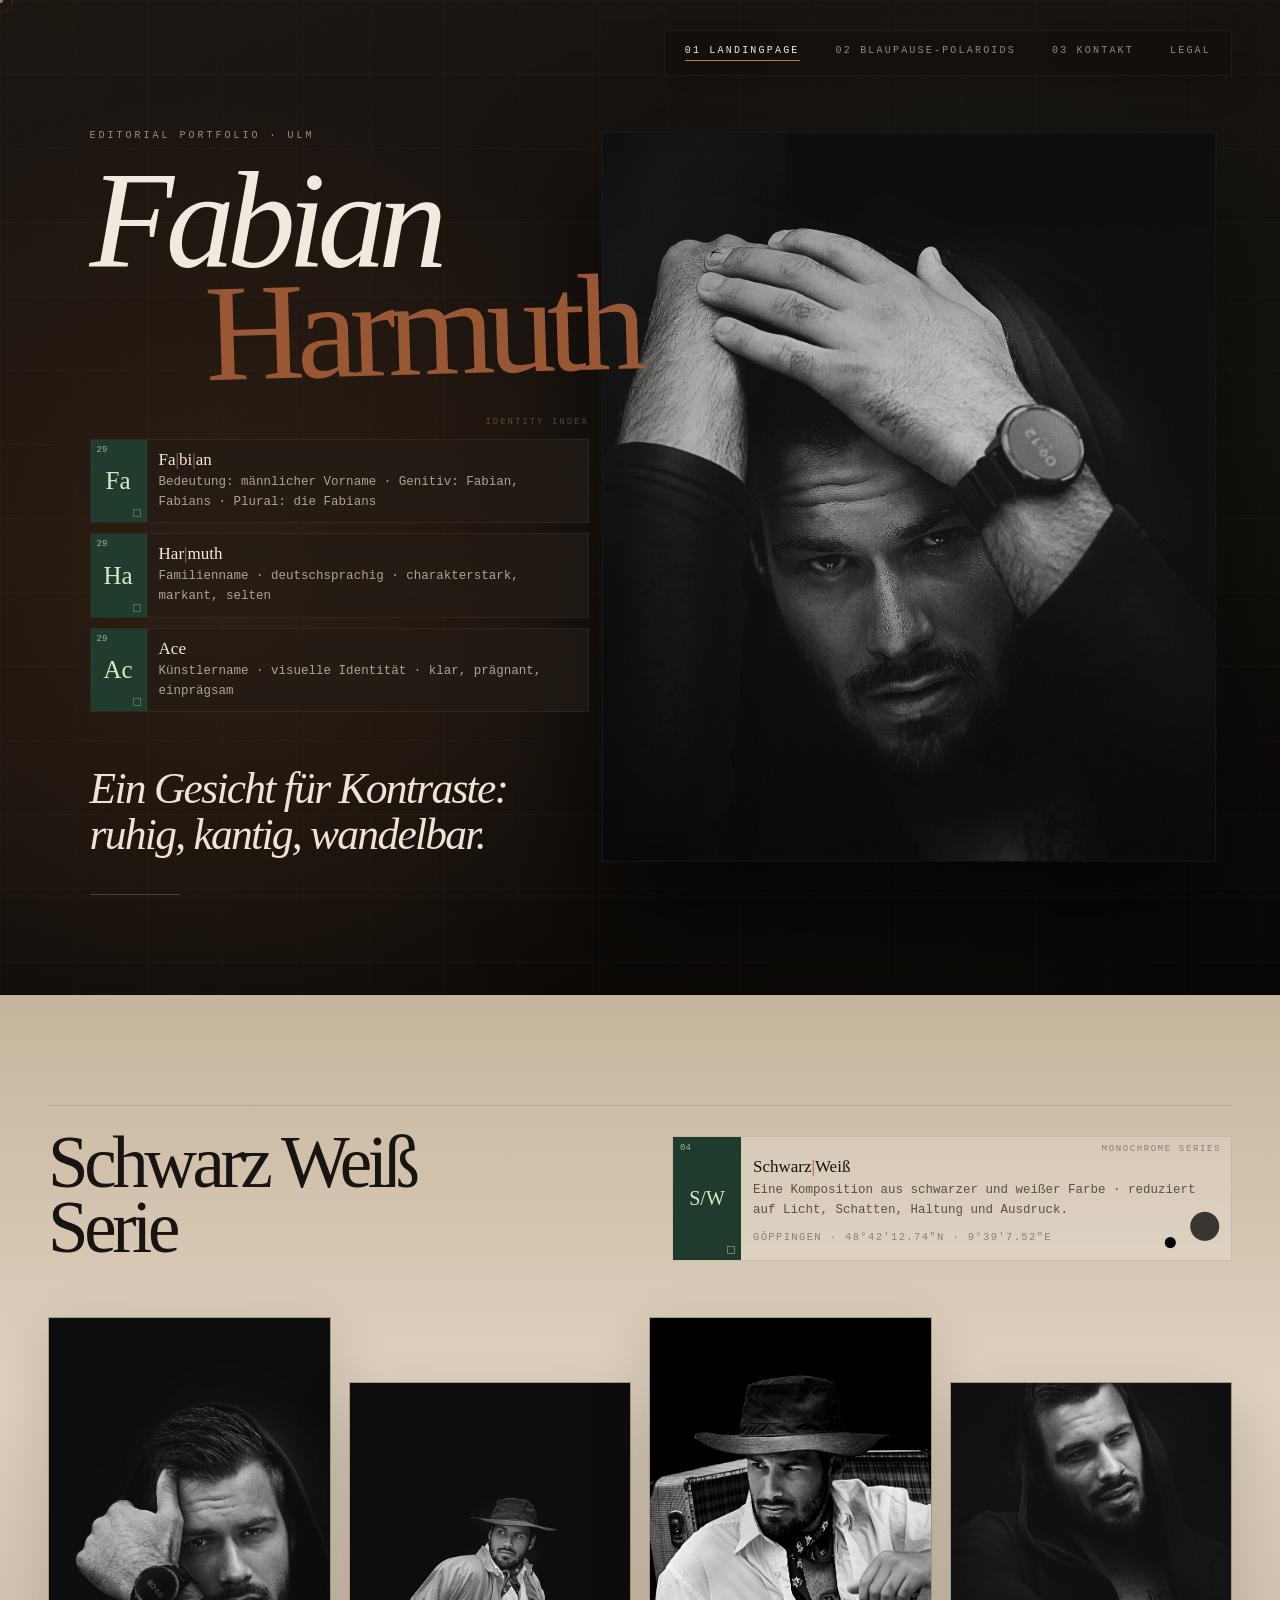
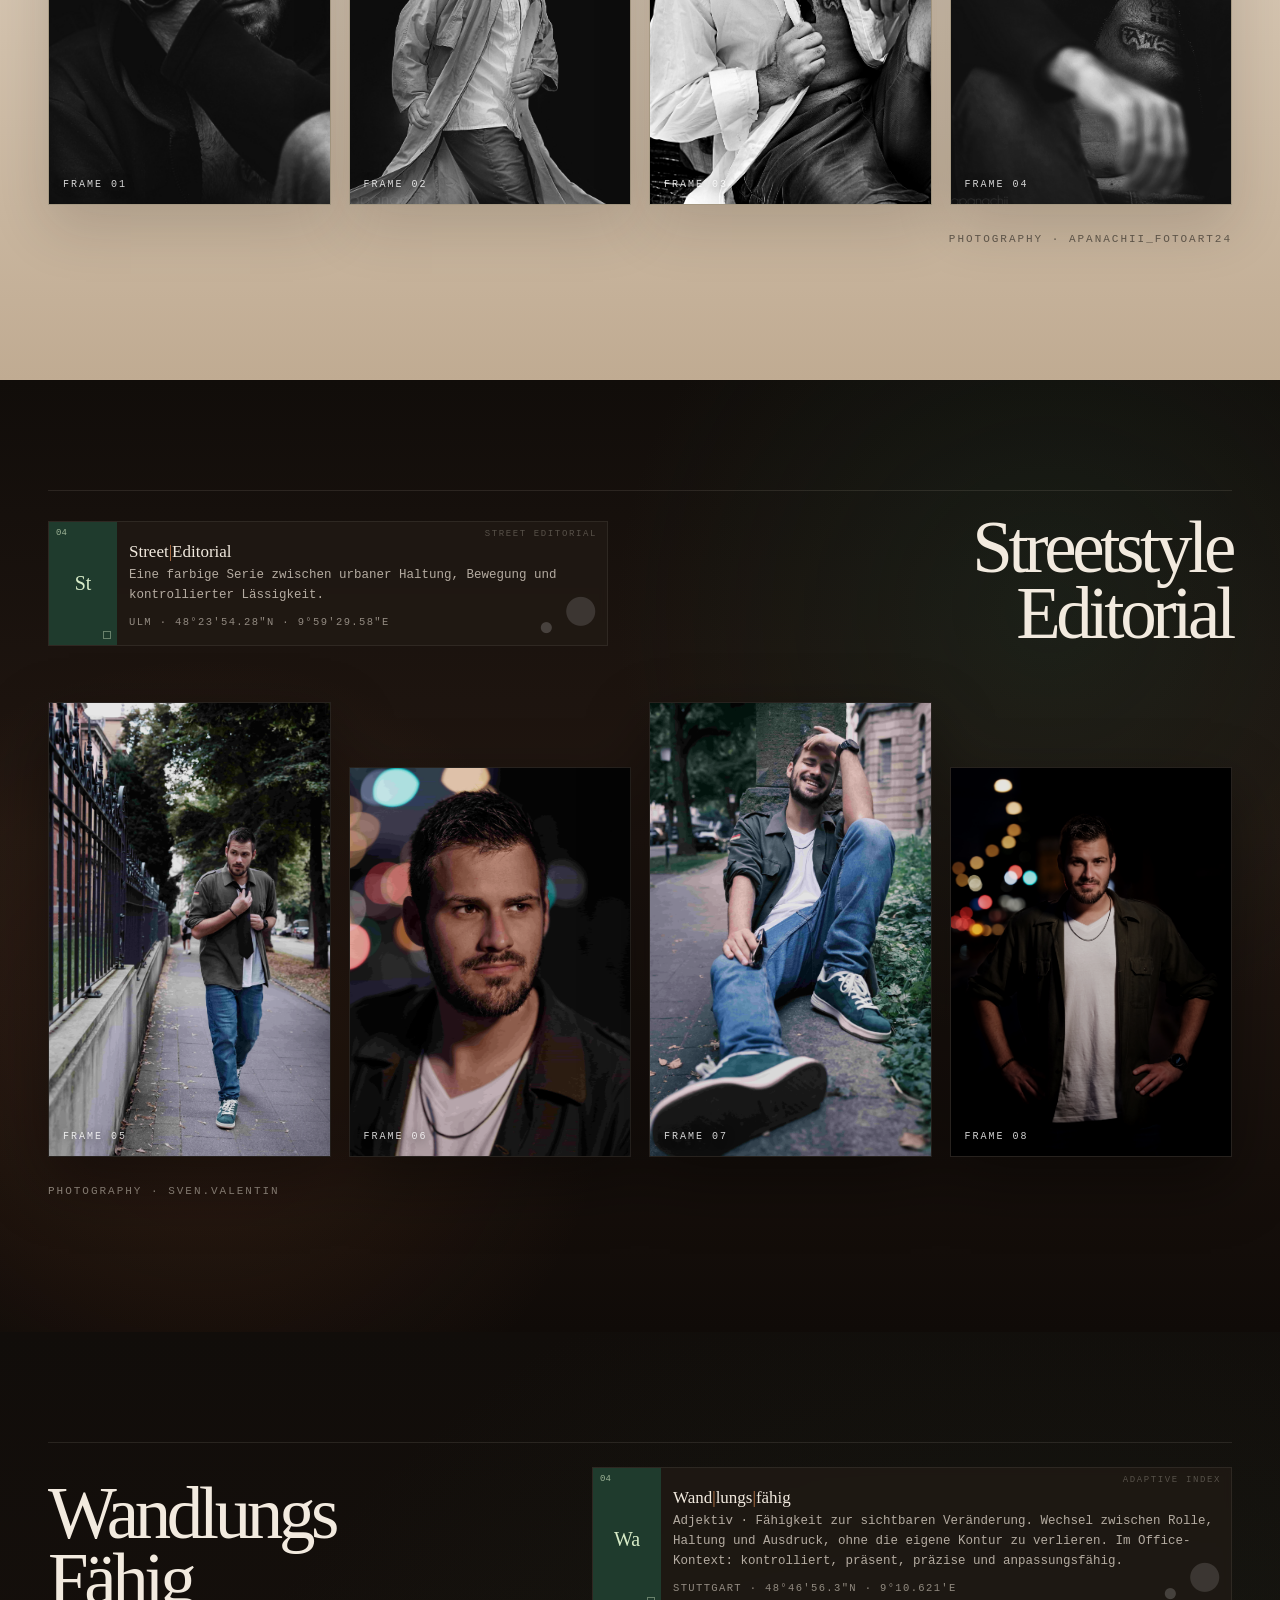
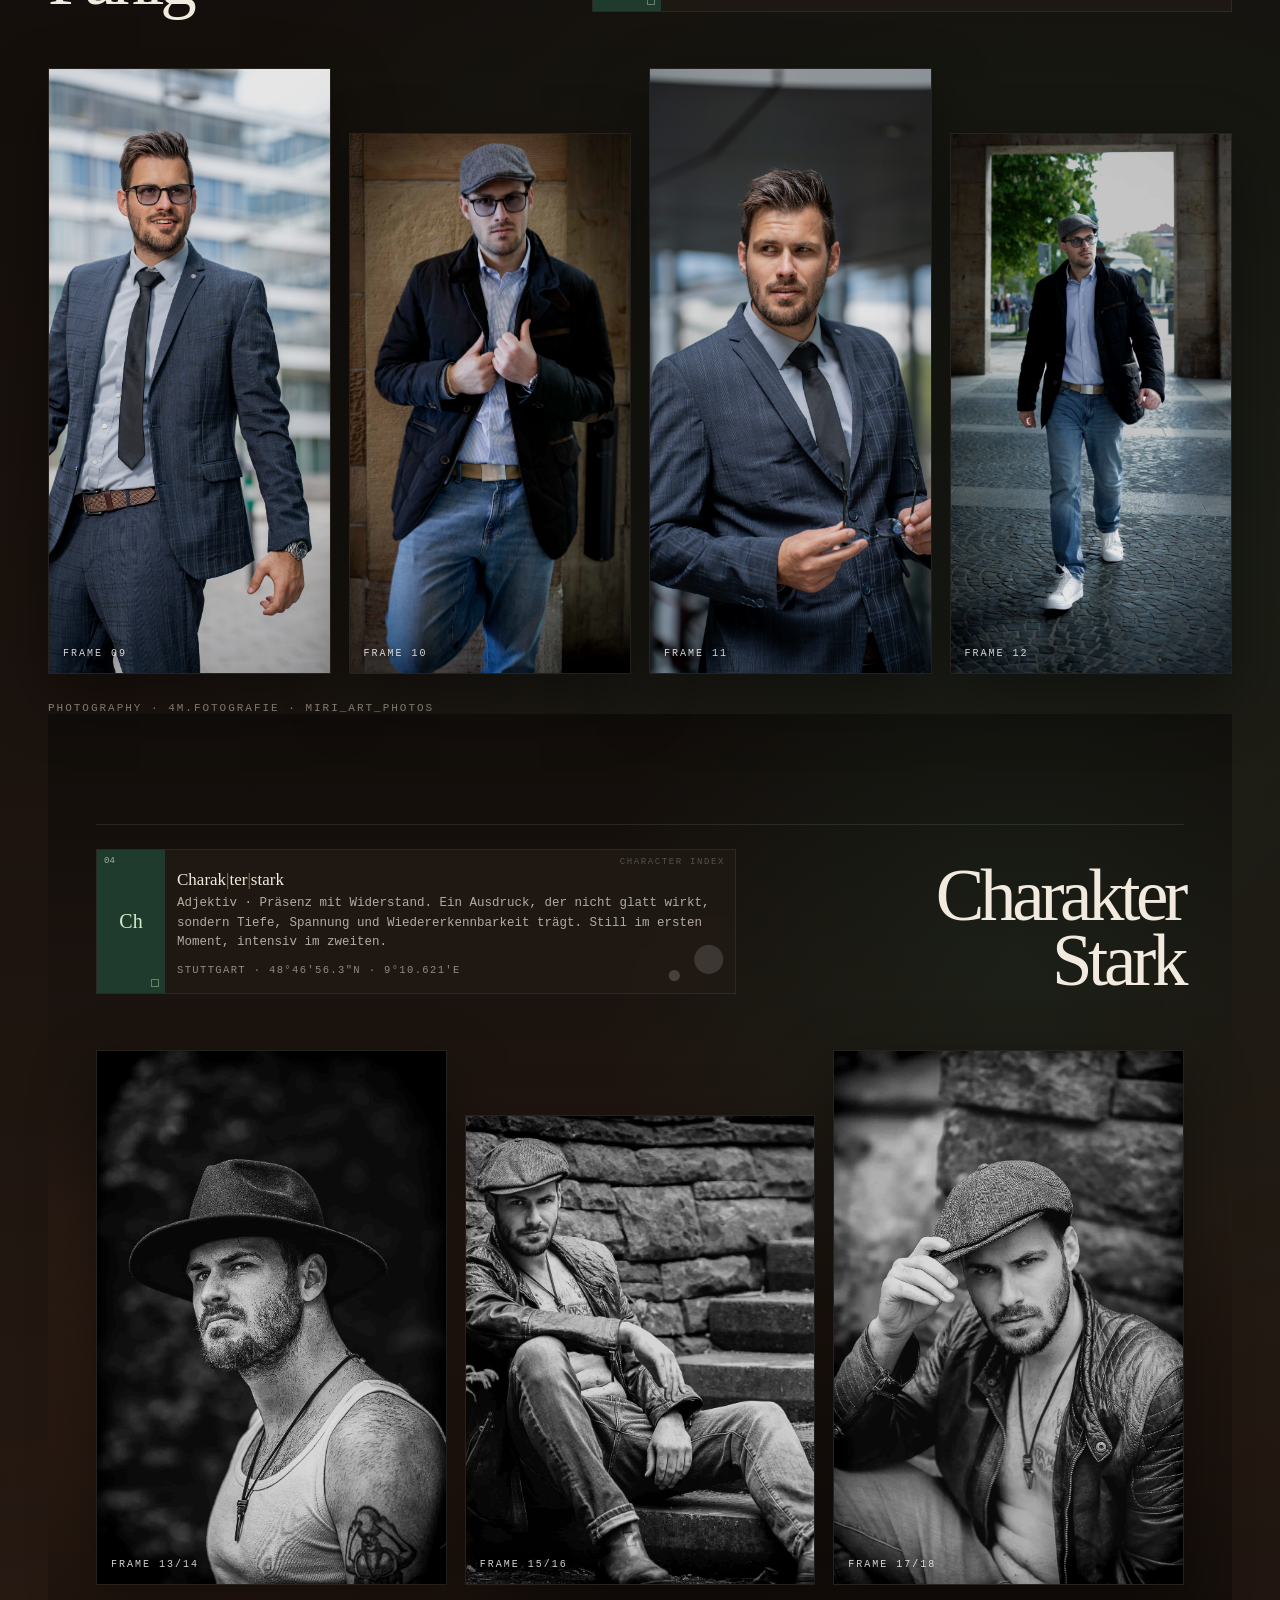
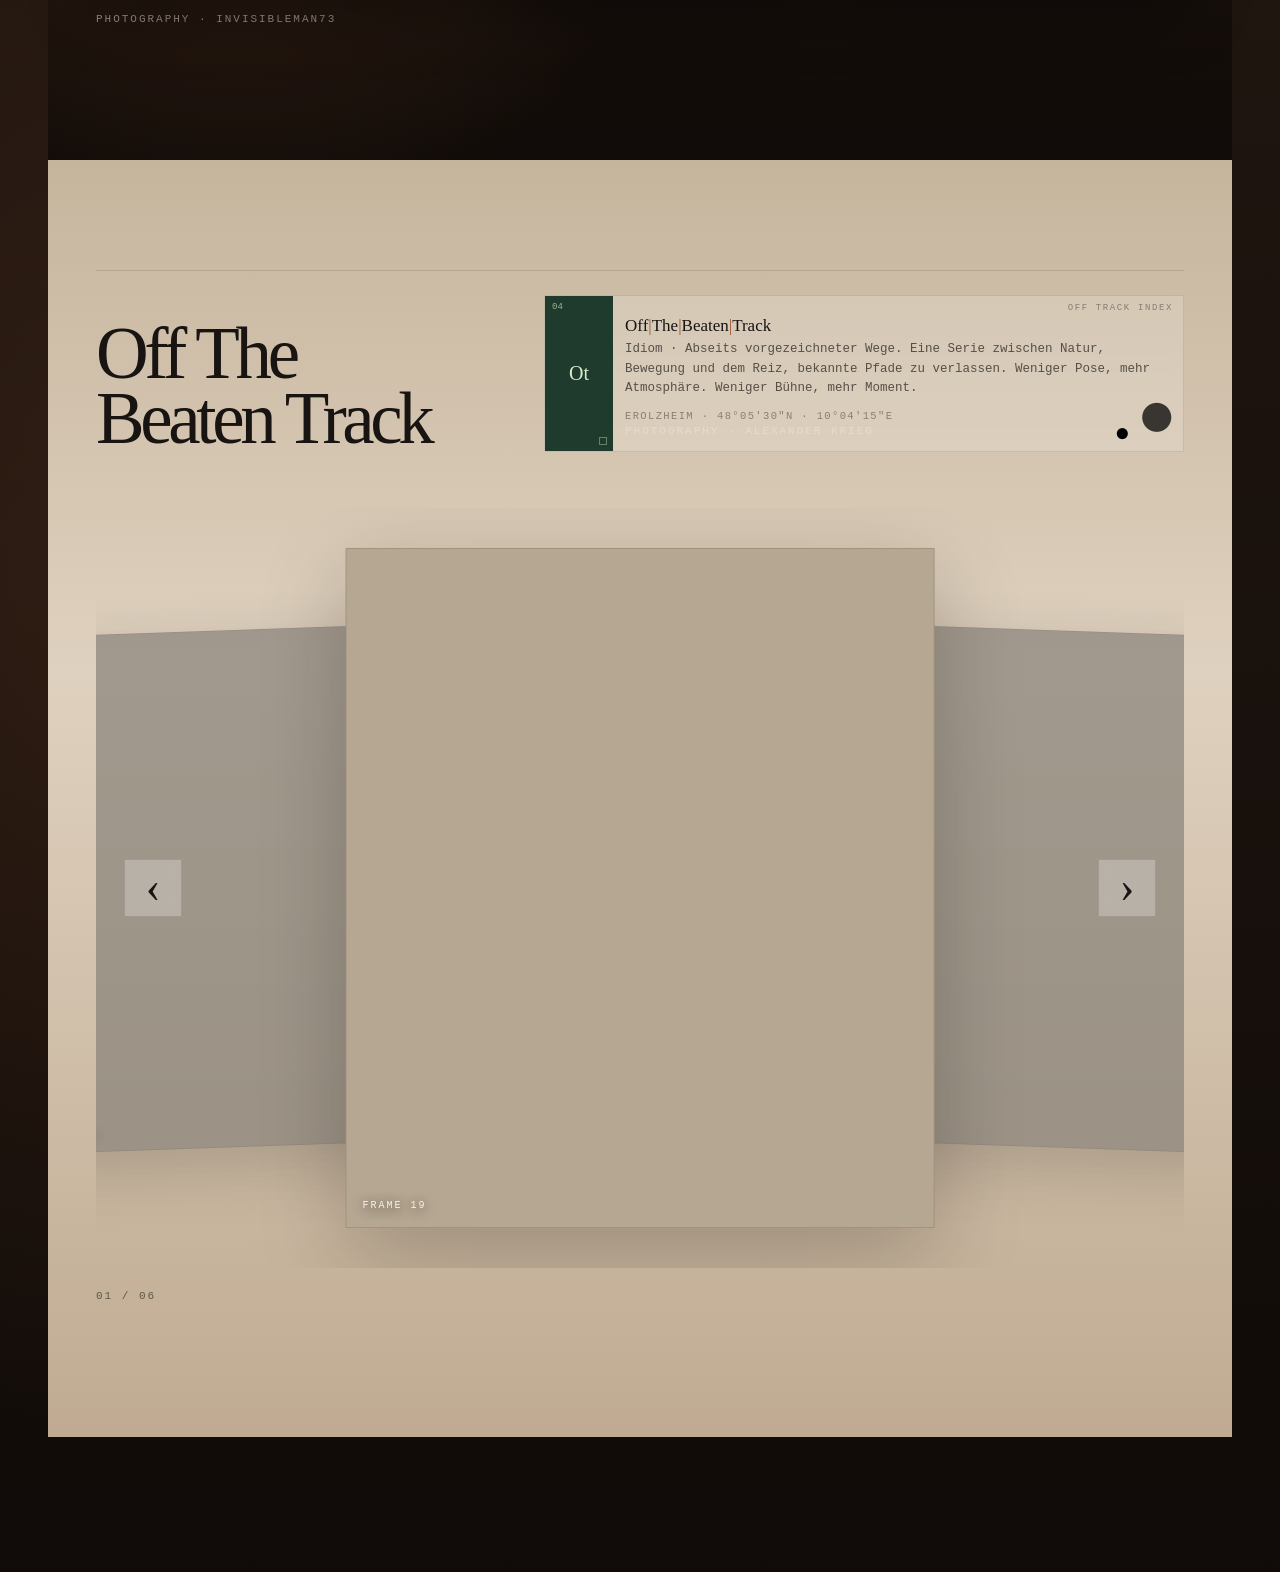
==== commit 198b0965: "Update index.html" ====
--- a/index.html
+++ b/index.html
@@ -367,205 +367,10 @@
 
   <div class="offtrack-meta">
     <div class="offtrack-counter" id="offtrackCounter">01 / 06</div>
-
+  </div>
+
+</section>
   
-
-<!-- 01.08 · Legal Gate / Datenschutz / Impressum -->
-<footer class="legal-footer">
-  <div class="legal-shell">
-
-    <div class="legal-separator">
-      <button class="legal-gate" id="legalGate" type="button" aria-expanded="false">
-        <span>Datenschutz & Impressum einsehen</span>
-      </button>
-    </div>
-
-    <div class="legal-content" id="legalContent">
-      <div class="legal-inner">
-        <div class="legal-headline">
-          <span class="legal-kicker">Legal · Privacy · Identity</span>
-
-          <h3>
-            Informationen &<br>
-            Datenschutz
-          </h3>
-
-          <p>
-            Transparenz bezüglich Datenverarbeitung, Kontaktaufnahme und Verantwortlichkeit
-            dieser Portfolioseite. Der Bereich ist bewusst zurückhaltend platziert, bleibt aber
-            jederzeit auffindbar.
-          </p>
-        </div>
-
-        <div class="legal-actions">
-          <button class="legal-toggle" type="button" data-legal="privacy">
-            Datenschutz öffnen
-          </button>
-
-          <div class="legal-panel" id="privacy">
-            <div class="legal-block">
-              <h4>Datenschutzerklärung</h4>
-
-              <p>
-                Verantwortlicher im Sinne der Datenschutzgesetze, insbesondere der
-                Datenschutz-Grundverordnung (DSGVO), ist Fabian Harmuth.
-                Kontakt per E-Mail: <a href="mailto:fabianharmuth@web.de">fabianharmuth@web.de</a>.
-              </p>
-
-              <p>
-                Diese Website dient der Darstellung eines persönlichen Model- und
-                Editorial-Portfolios. Es werden keine Waren verkauft und keine kostenpflichtigen
-                digitalen Produkte direkt über diese Website angeboten.
-              </p>
-            </div>
-
-            <div class="legal-block">
-              <h4>Hosting & technische Zugriffsdaten</h4>
-
-              <p>
-                Beim Besuch dieser Website können durch den Hostinganbieter automatisch technisch
-                notwendige Zugriffsdaten verarbeitet werden. Dazu zählen insbesondere IP-Adresse,
-                Datum und Uhrzeit des Zugriffs, Browsertyp, Betriebssystem, aufgerufene Dateien
-                sowie Referrer-Informationen.
-              </p>
-
-              <p>
-                Die Verarbeitung erfolgt zur technischen Bereitstellung, Stabilität, Sicherheit
-                und Performance der Website. Rechtsgrundlage ist Art. 6 Abs. 1 lit. f DSGVO.
-                Das berechtigte Interesse liegt im sicheren und zuverlässigen Betrieb dieser Website.
-              </p>
-            </div>
-
-            <div class="legal-block">
-              <h4>Cloudflare</h4>
-
-              <p>
-                Diese Website wird über Cloudflare Pages beziehungsweise Cloudflare Workers
-                bereitgestellt. Dabei können technische Zugriffsdaten über Server von Cloudflare
-                verarbeitet werden. Die Verarbeitung dient insbesondere der Auslieferung,
-                Absicherung, Performance-Optimierung und Abwehr von Angriffen auf die Website.
-              </p>
-            </div>
-
-            <div class="legal-block">
-              <h4>Kontaktformular / Web3Forms</h4>
-
-              <p>
-                Bei Nutzung des Kontaktformulars werden die eingegebenen Daten verarbeitet.
-                Dazu können insbesondere Name, bevorzugter Kontaktweg, E-Mail-Adresse,
-                Telefonnummer, Instagram-Handle und der Nachrichtentext gehören.
-              </p>
-
-              <p>
-                Für die technische Übermittlung des Formulars wird Web3Forms genutzt. Die
-                eingegebenen Daten werden zur Bearbeitung der Anfrage übermittelt und an die
-                hinterlegte E-Mail-Adresse weitergeleitet.
-              </p>
-
-              <p>
-                Die Verarbeitung erfolgt zur Bearbeitung der jeweiligen Anfrage. Rechtsgrundlage
-                ist Art. 6 Abs. 1 lit. b DSGVO, soweit die Anfrage auf eine mögliche Zusammenarbeit
-                gerichtet ist, sowie Art. 6 Abs. 1 lit. f DSGVO bei allgemeinen Kontaktanfragen.
-              </p>
-            </div>
-
-            <div class="legal-block">
-              <h4>Cookies & Tracking</h4>
-
-              <p>
-                Diese Website verwendet derzeit keine Analyse- oder Marketingtools wie Google
-                Analytics, Meta Pixel oder vergleichbare Trackingdienste. Es werden keine
-                Tracking-Cookies gesetzt und keine personenbezogenen Daten zu Werbezwecken weitergegeben.
-              </p>
-            </div>
-
-            <div class="legal-block">
-              <h4>Sedcard / Dateidownloads</h4>
-
-              <p>
-                Sofern auf dieser Website eine Sedcard oder andere Dateien als Download bereitgestellt
-                werden, können beim Abruf der Datei technisch notwendige Zugriffsdaten durch den
-                Hostinganbieter verarbeitet werden. Eine gesonderte Auswertung zu Werbezwecken erfolgt nicht.
-              </p>
-            </div>
-
-            <div class="legal-block">
-              <h4>Speicherdauer</h4>
-
-              <p>
-                Personenbezogene Daten werden nur so lange gespeichert, wie dies zur Bearbeitung
-                der jeweiligen Anfrage erforderlich ist oder gesetzliche Aufbewahrungspflichten bestehen.
-              </p>
-            </div>
-
-            <div class="legal-block">
-              <h4>Betroffenenrechte</h4>
-
-              <p>
-                Betroffene Personen haben nach Maßgabe der DSGVO insbesondere das Recht auf Auskunft,
-                Berichtigung, Löschung, Einschränkung der Verarbeitung, Datenübertragbarkeit sowie
-                Widerspruch gegen die Verarbeitung. Außerdem besteht ein Beschwerderecht bei einer
-                zuständigen Datenschutzaufsichtsbehörde.
-              </p>
-            </div>
-
-            <div class="legal-block">
-              <h4>Stand</h4>
-
-              <p>
-                Stand dieser Datenschutzerklärung: Mai 2026.
-              </p>
-            </div>
-          </div>
-
-          <button class="legal-toggle" type="button" data-legal="imprint">
-            Impressum anzeigen
-          </button>
-
-          <div class="legal-panel" id="imprint">
-            <div class="imprint-verify">
-              <p>
-                Zur Reduzierung automatisierter Datenauslesung wird die ladungsfähige Anschrift
-                erst nach manueller Bestätigung angezeigt. Dies ist keine externe Captcha-Prüfung,
-                verhindert aber die direkte sichtbare Darstellung im normalen Seitenfluss.
-              </p>
-
-              <button id="showImprintBtn" type="button">
-                Adresse freischalten
-              </button>
-            </div>
-
-            <div class="imprint-content" id="imprintContent">
-              <div class="legal-block">
-                <h4>Impressum</h4>
-
-                <p>
-                  Angaben gemäß § 5 DDG
-                </p>
-
-                <div class="imprint-address" id="imprintAddress"></div>
-
-                <p>
-                  E-Mail: <a href="mailto:fabianharmuth@web.de">fabianharmuth@web.de</a>
-                </p>
-
-                <p>
-                  Verantwortlich für den Inhalt dieser Website: Fabian Harmuth.
-                </p>
-
-                <p>
-                  Diese Website dient der Präsentation eines persönlichen Model- und
-                  Editorial-Portfolios.
-                </p>
-              </div>
-            </div>
-          </div>
-        </div>
-      </div>
-    </div>
-
-  </div>
-</footer>
 <div class="portfolio-viewer" id="portfolioViewer" aria-hidden="true">
   <button class="portfolio-viewer-close" id="portfolioViewerClose" type="button" aria-label="Bild schließen">×</button>
 
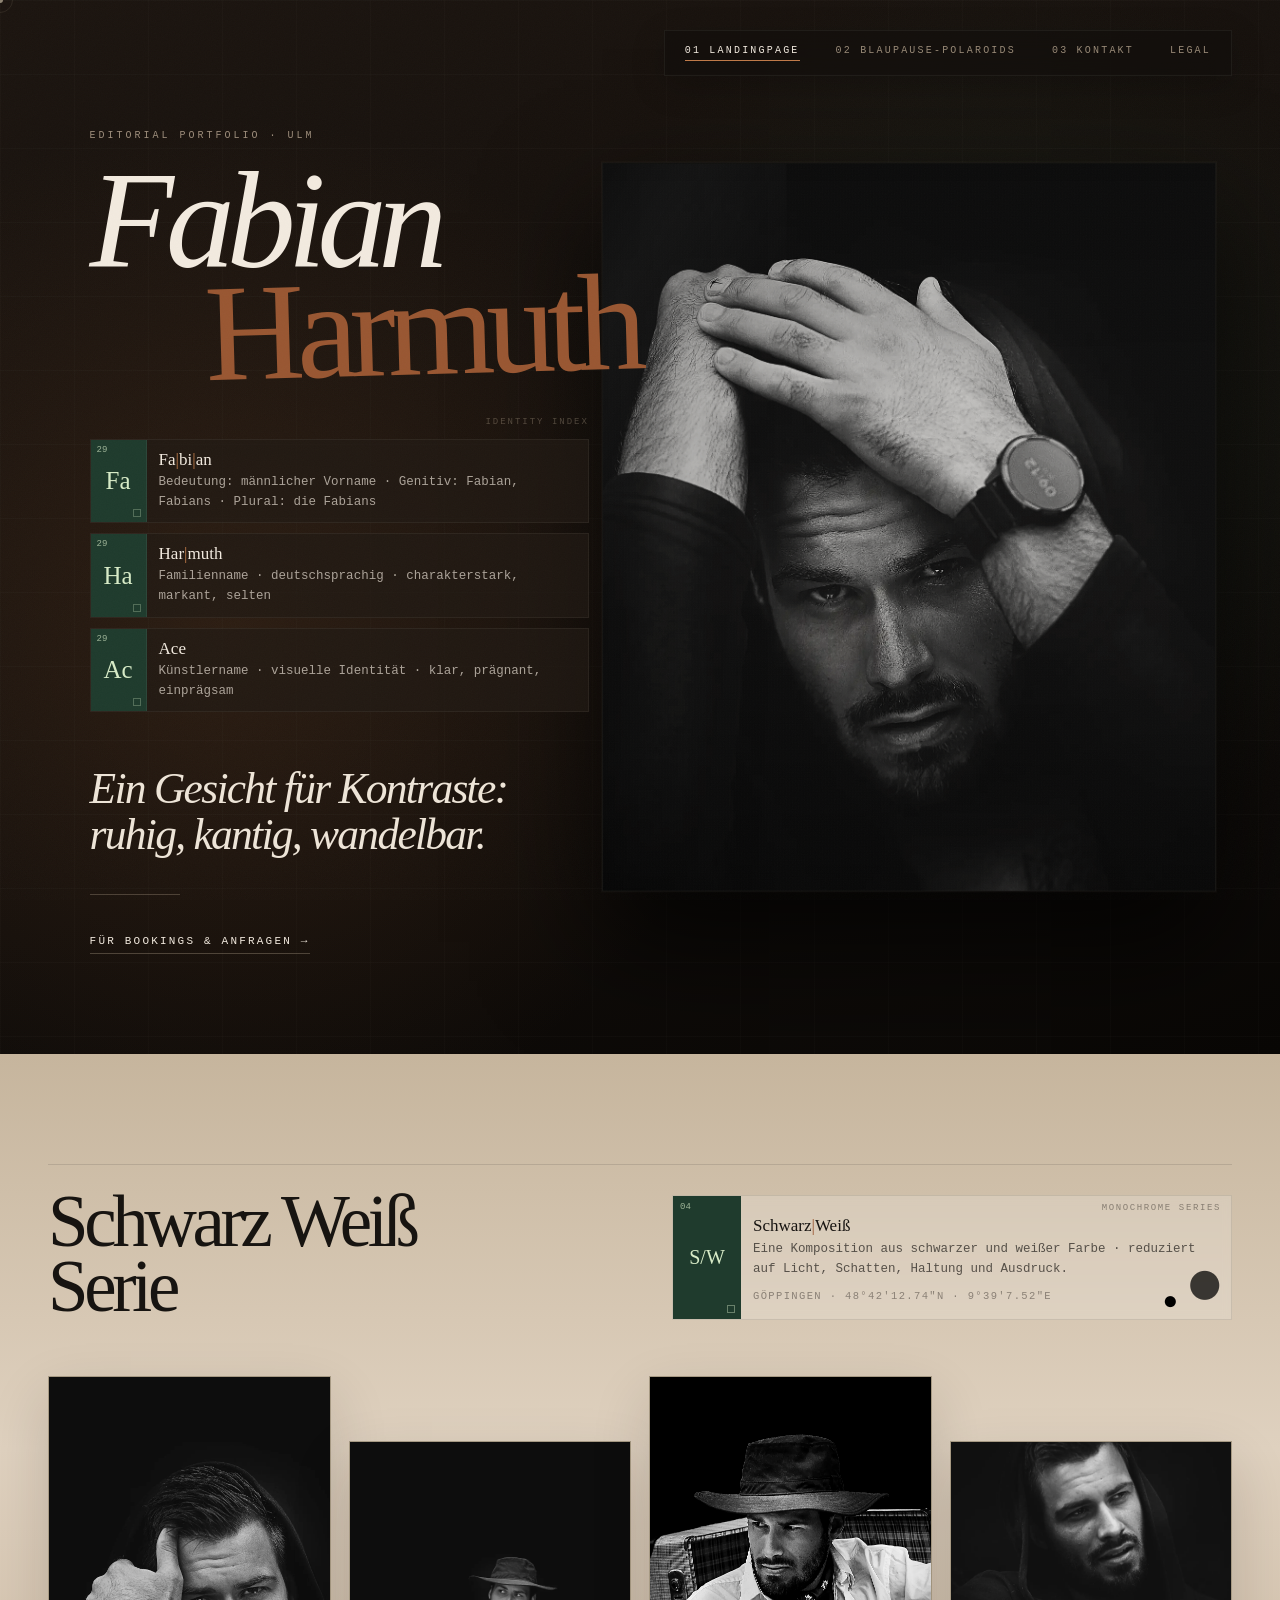
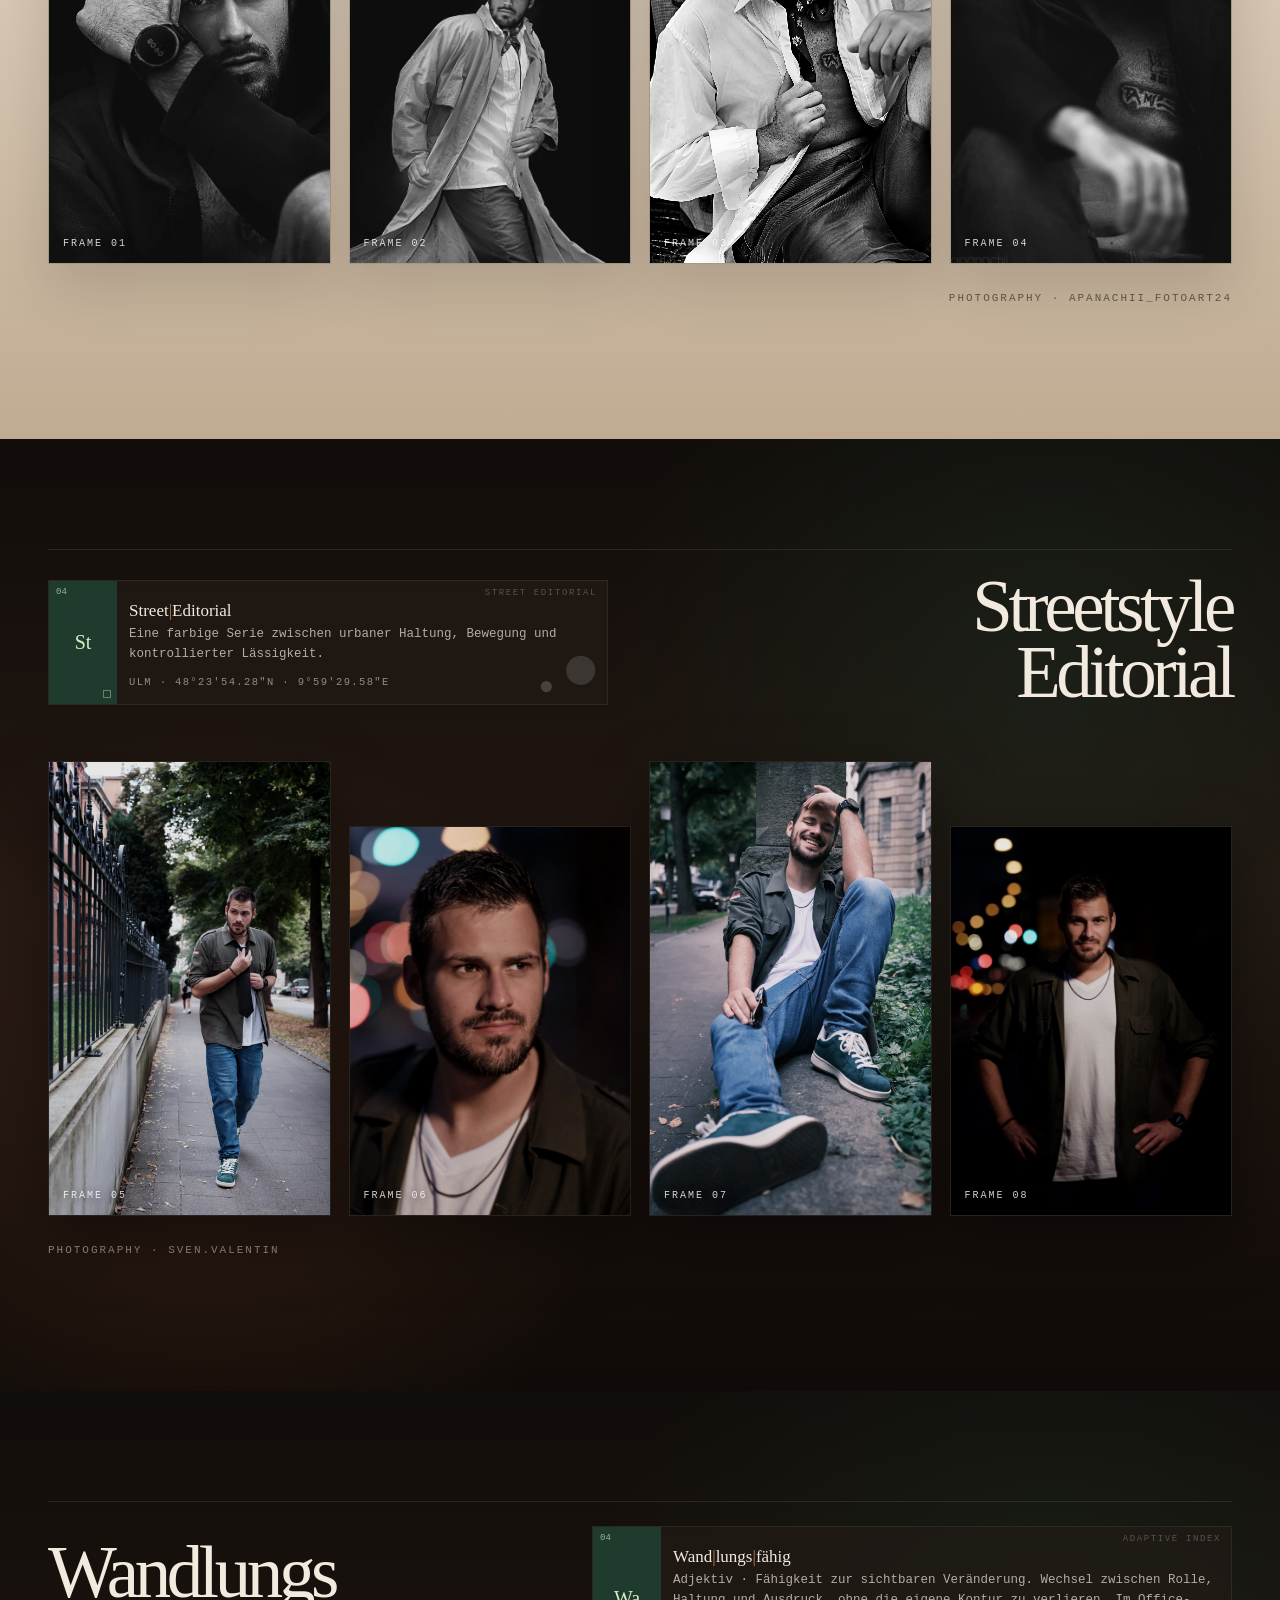
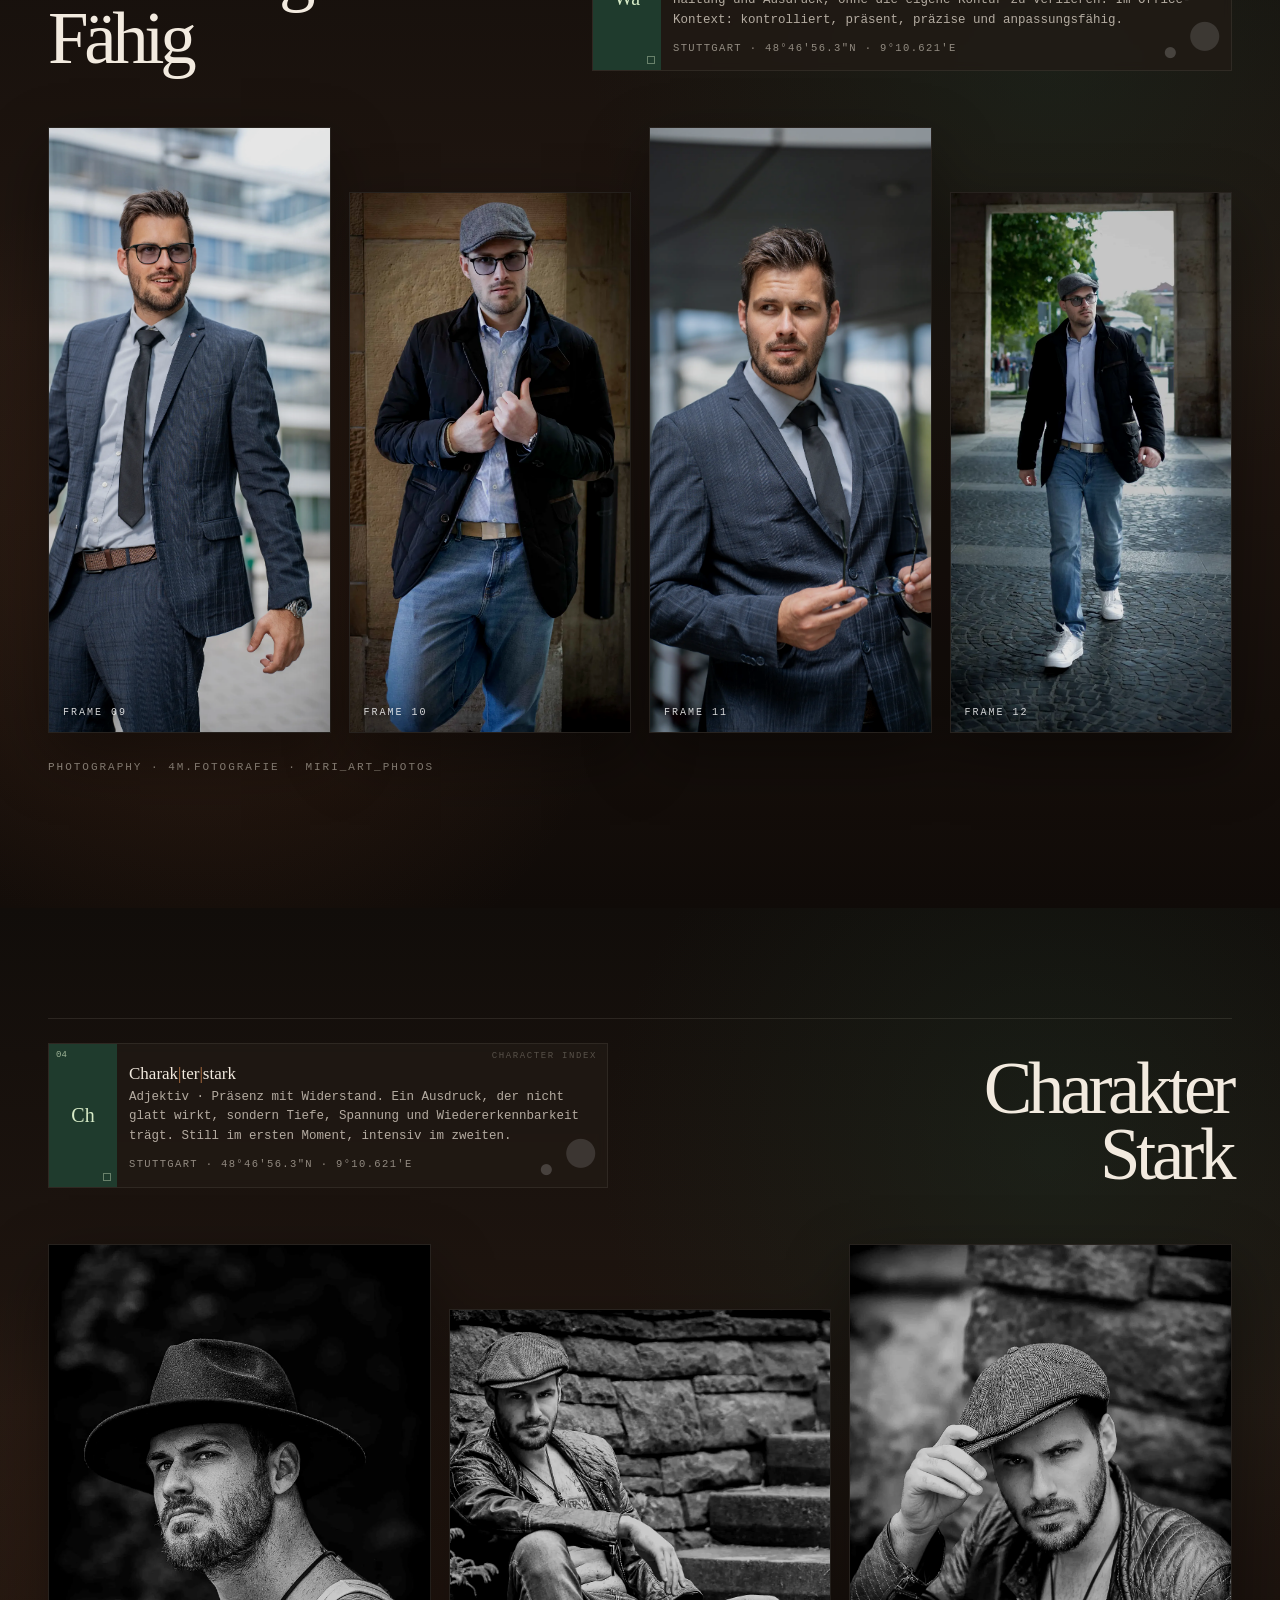
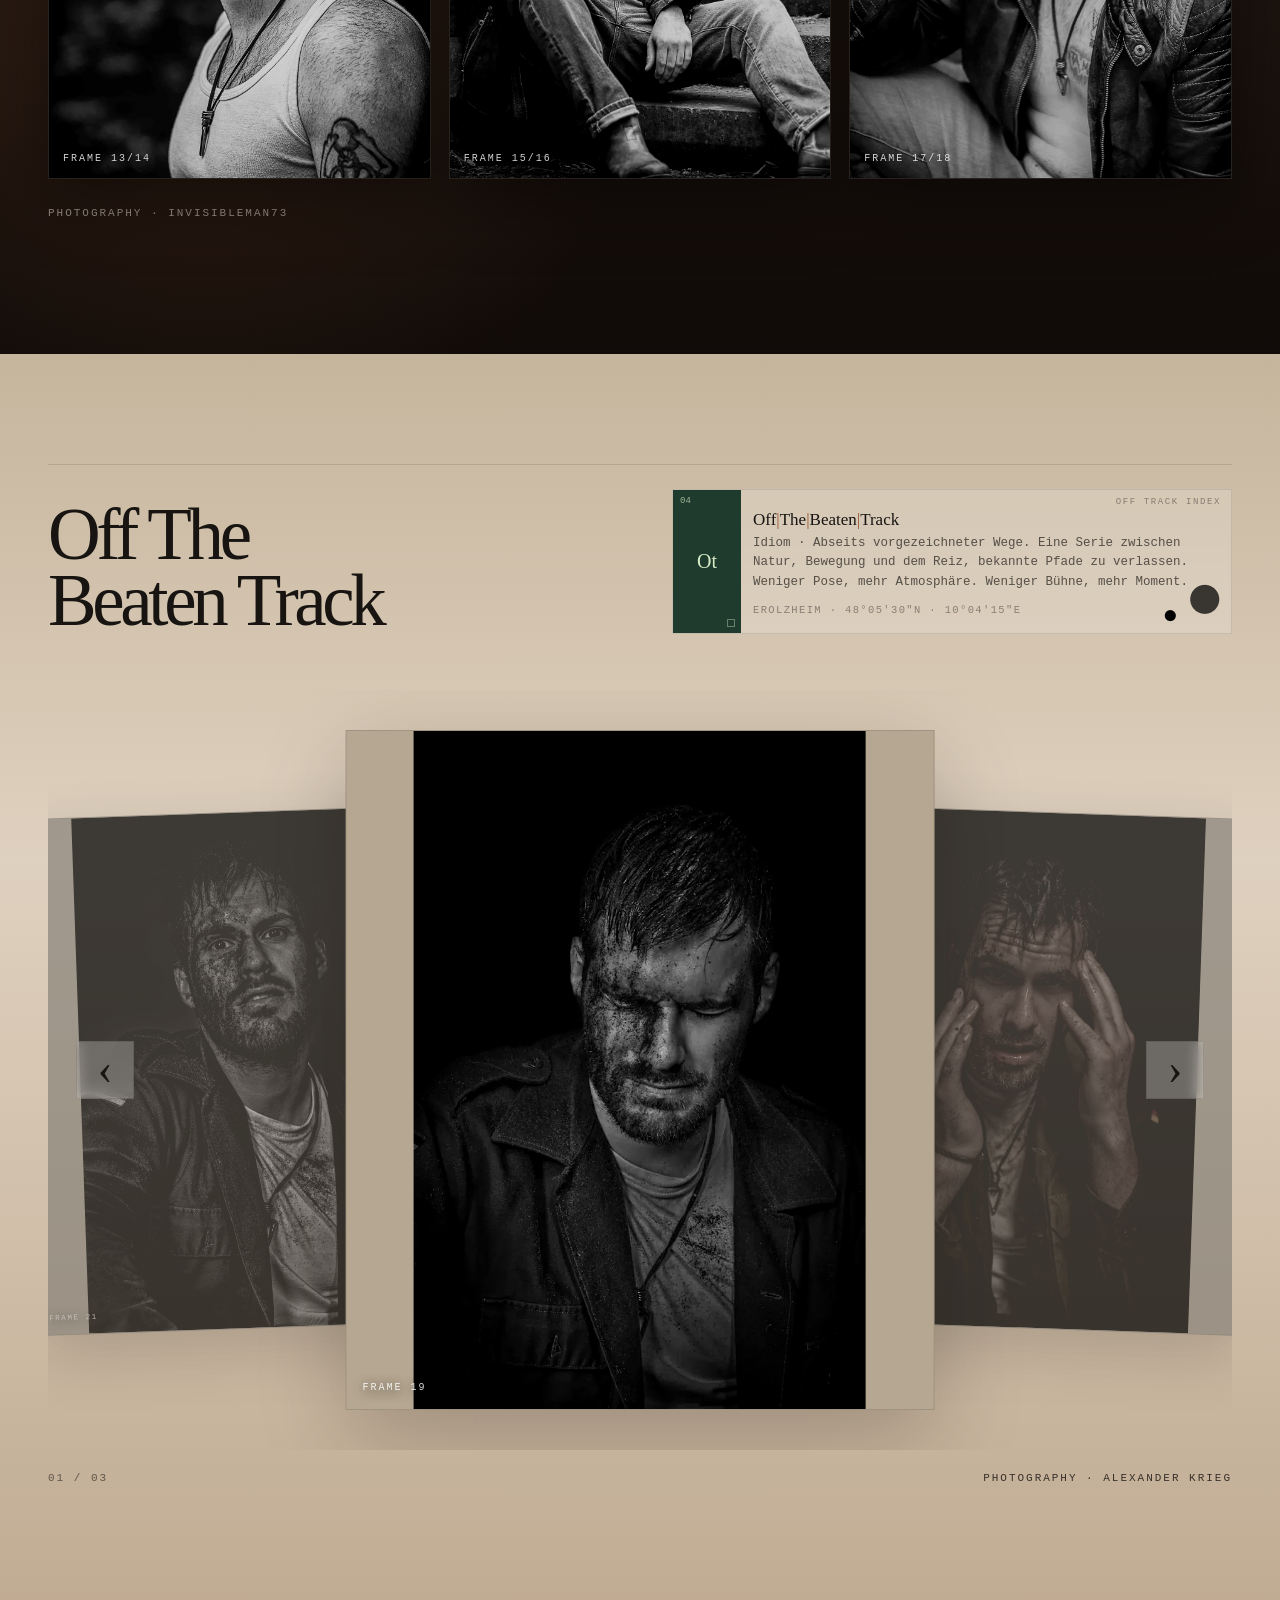
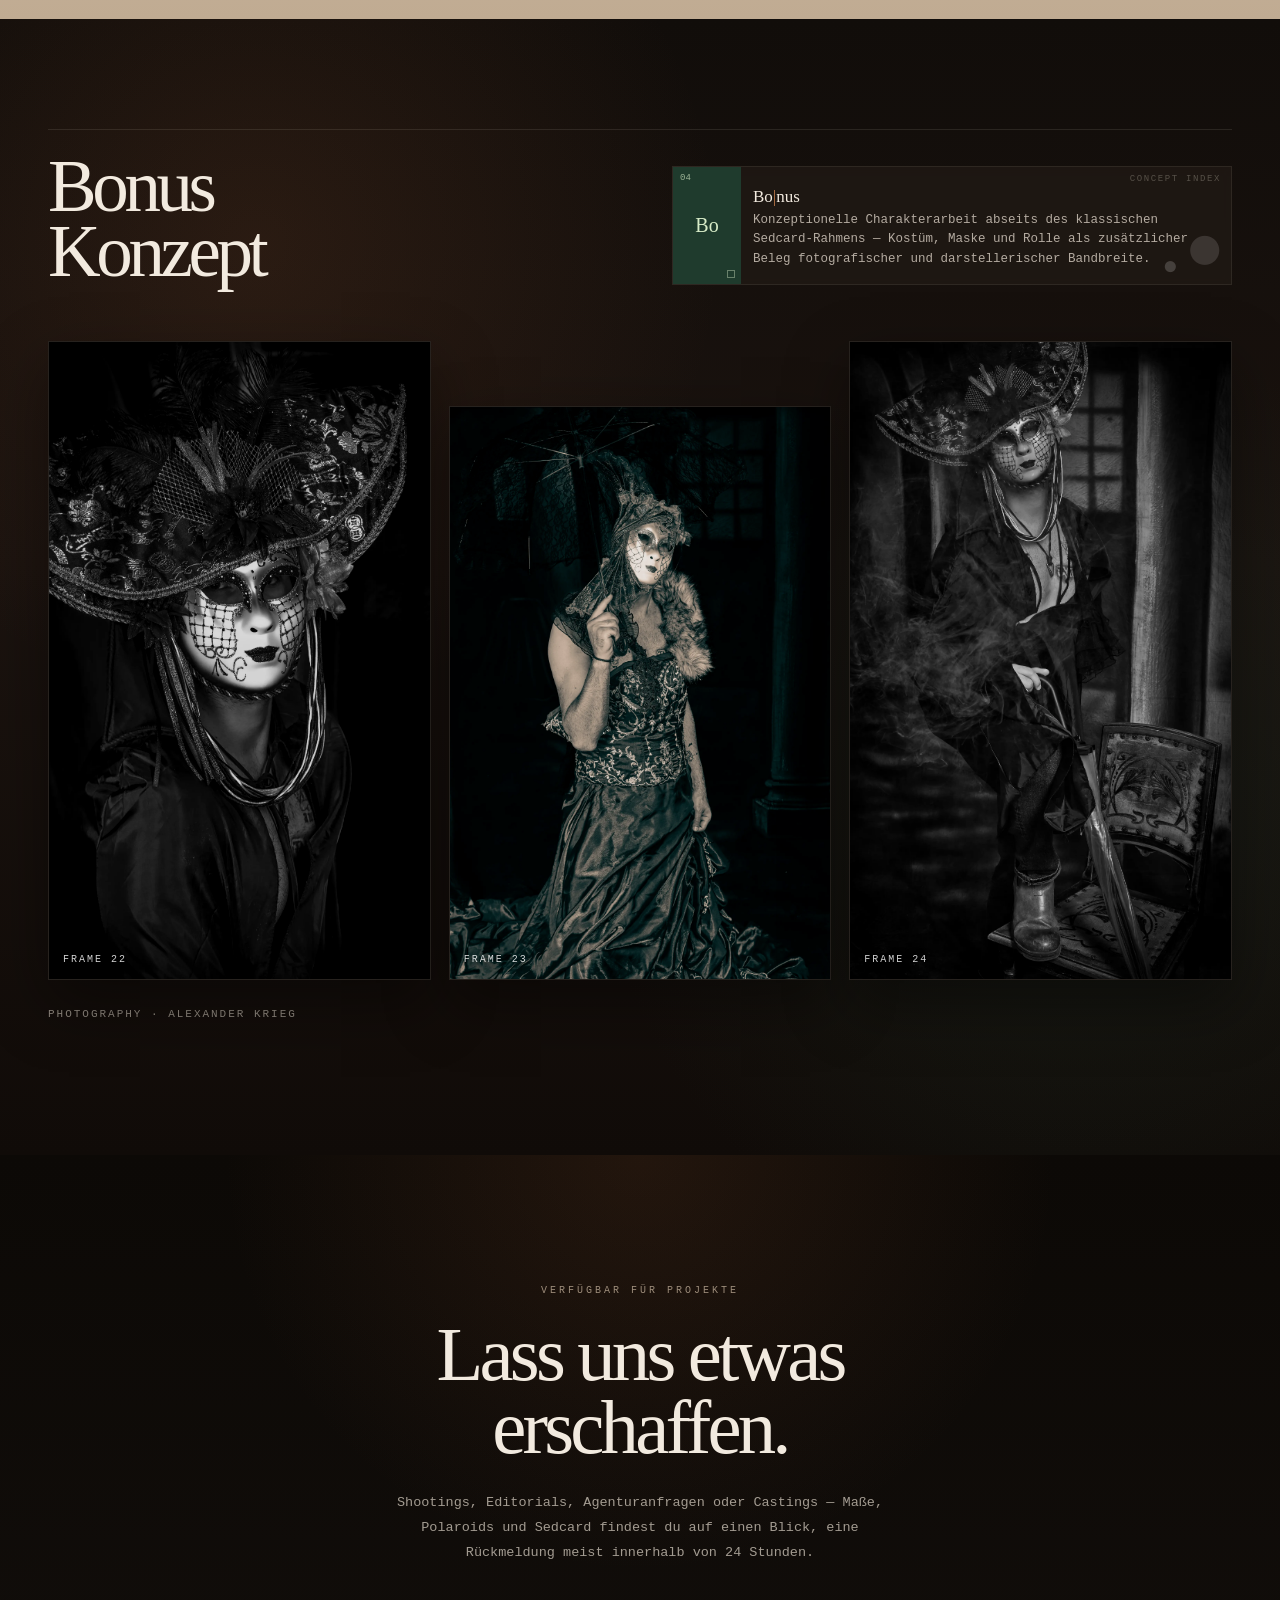
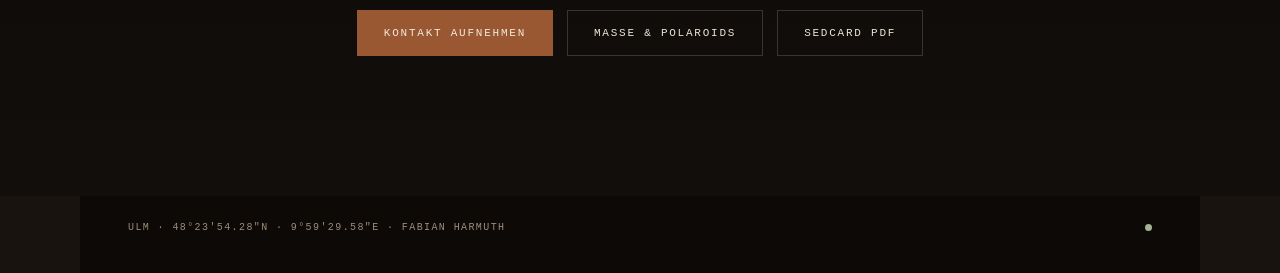
==== commit 28de1e68: "big update" ====
--- a/index.html
+++ b/index.html
@@ -4,10 +4,19 @@
 <meta charset="UTF-8"/>
 <meta name="viewport" content="width=device-width, initial-scale=1.0"/>
 <title>Fabian Harmuth — Male Model aus Ulm</title>
-<meta name="description" content="Fabian Harmuth — Male Model aus Ulm. Editorial Portfolio mit charakterstarker visueller Präsenz."/>
+<meta name="description" content="Fabian Harmuth — Male Model aus Ulm. Editorial Portfolio mit charakterstarker visueller Präsenz. Verfügbar für Shootings, Editorials und Produktionen."/>
+
+<meta property="og:type" content="profile">
+<meta property="og:title" content="Fabian Harmuth — Male Model aus Ulm">
+<meta property="og:description" content="Editorial Portfolio mit charakterstarker visueller Präsenz. Verfügbar für Shootings, Editorials und Produktionen.">
+<meta property="og:image" content="https://ace-editorial.com/images/hero.webp">
+<meta property="og:url" content="https://ace-editorial.com/">
+<meta name="twitter:card" content="summary_large_image">
 
 <link rel="stylesheet" href="assets/css/landingpage.css">
-     <link rel="stylesheet" href="assets/css/cursor.css">
+<link rel="stylesheet" href="assets/css/cursor.css">
+<link rel="icon" href="favicon.ico" sizes="any">
+<link rel="apple-touch-icon" href="apple-touch-icon.png">
 </head>
 
 <body>
@@ -36,7 +45,7 @@
   <div class="hero-bg"></div>
 
   <div class="hero-image-panel" id="imagePanel">
-    <img src="images/hero.jpeg" alt="Fabian Harmuth Male Model" class="hero-image">
+    <img src="images/hero.webp" alt="Fabian Harmuth Male Model" class="hero-image" width="1333" height="2000">
     <div class="image-vignette"></div>
     <div class="image-grain"></div>
   </div>
@@ -81,6 +90,8 @@
     </div>
 
     <div class="editorial-line"></div>
+
+    <a class="hero-cta" href="kontakt.html">Für Bookings &amp; Anfragen →</a>
   </div>
 </section>
 
@@ -110,22 +121,22 @@
 
   <div class="grid">
     <div class="card">
-      <img src="images/best-01.jpeg" alt="" loading="lazy">
+      <img src="images/sw-01.webp" alt="Fabian Harmuth Editorial Schwarz-Weiß Portrait 1" loading="lazy">
       <span>Frame 01</span>
     </div>
 
     <div class="card">
-      <img src="images/best-02.jpeg" alt="" loading="lazy">
+      <img src="images/sw-02.webp" alt="Fabian Harmuth Editorial Schwarz-Weiß Portrait 2" loading="lazy">
       <span>Frame 02</span>
     </div>
 
     <div class="card">
-      <img src="images/best-03.jpeg" alt="" loading="lazy">
+      <img src="images/sw-03.webp" alt="Fabian Harmuth Editorial Schwarz-Weiß Portrait 3" loading="lazy">
       <span>Frame 03</span>
     </div>
 
     <div class="card">
-      <img src="images/best-04.jpeg" alt="" loading="lazy">
+      <img src="images/sw-04.webp" alt="Fabian Harmuth Editorial Schwarz-Weiß Portrait 4" loading="lazy">
       <span>Frame 04</span>
     </div>
   </div>
@@ -161,22 +172,22 @@
 
   <div class="grid">
     <div class="card">
-      <img src="images/best-05.jpg" data-after="images/After-01.jpg" alt="" loading="lazy" class="upgrade-img">
+      <img src="images/street-01.webp" data-after="images/street-01-hd.webp" alt="Fabian Harmuth Streetstyle Editorial 1" loading="lazy" class="upgrade-img">
       <span>Frame 05</span>
     </div>
 
     <div class="card">
-      <img src="images/best-06.jpg" data-after="images/After-02.jpg" alt="" loading="lazy" class="upgrade-img">
+      <img src="images/street-02.webp" data-after="images/street-02-hd.webp" alt="Fabian Harmuth Streetstyle Editorial 2" loading="lazy" class="upgrade-img">
       <span>Frame 06</span>
     </div>
 
     <div class="card">
-      <img src="images/best-07.jpg" data-after="images/After-03.jpg" alt="" loading="lazy" class="upgrade-img">
+      <img src="images/street-03.webp" data-after="images/street-03-hd.webp" alt="Fabian Harmuth Streetstyle Editorial 3" loading="lazy" class="upgrade-img">
       <span>Frame 07</span>
     </div>
 
     <div class="card">
-      <img src="images/best-08.jpg" data-after="images/After-04.jpg" alt="" loading="lazy" class="upgrade-img">
+      <img src="images/street-04.webp" data-after="images/street-04-hd.webp" alt="Fabian Harmuth Streetstyle Editorial 4" loading="lazy" class="upgrade-img">
       <span>Frame 08</span>
     </div>
   </div>
@@ -209,47 +220,50 @@
       </div>
     </div>
   </div>
-<div class="grid">
-  <div class="card">
-    <img
-      src="images/best-09.jpg"
-      data-after="images/after-11.jpg"
-      alt=""
-      loading="lazy"
-      class="upgrade-img">
-    <span>Frame 09</span>
-  </div>
-
-  <div class="card">
-    <img
-      src="images/best-10.jpg"
-      alt=""
-      loading="lazy">
-    <span>Frame 10</span>
-  </div>
-
-  <div class="card">
-    <img
-      src="images/best-11.jpg"
-      data-after="images/after-12.jpg"
-      alt=""
-      loading="lazy"
-      class="upgrade-img">
-    <span>Frame 11</span>
-  </div>
-
-  <div class="card">
-    <img
-      src="images/best-12.jpg"
-      alt=""
-      loading="lazy">
-    <span>Frame 12</span>
-  </div>
-</div>
-
-<div class="gallery-credit">
-  Photography · 4m.fotografie · miri_art_photos
-</div>
+
+  <div class="grid">
+    <div class="card">
+      <img
+        src="images/adapt-01.webp"
+        data-after="images/adapt-01-hd.webp"
+        alt="Fabian Harmuth Business Editorial 1"
+        loading="lazy"
+        class="upgrade-img">
+      <span>Frame 09</span>
+    </div>
+
+    <div class="card">
+      <img
+        src="images/adapt-02.webp"
+        alt="Fabian Harmuth Smart Casual 1"
+        loading="lazy">
+      <span>Frame 10</span>
+    </div>
+
+    <div class="card">
+      <img
+        src="images/adapt-03.webp"
+        data-after="images/adapt-03-hd.webp"
+        alt="Fabian Harmuth Business Editorial 2"
+        loading="lazy"
+        class="upgrade-img">
+      <span>Frame 11</span>
+    </div>
+
+    <div class="card">
+      <img
+        src="images/adapt-04.webp"
+        alt="Fabian Harmuth Smart Casual 2"
+        loading="lazy">
+      <span>Frame 12</span>
+    </div>
+  </div>
+
+  <div class="gallery-credit">
+    Photography · 4m.fotografie · miri_art_photos
+  </div>
+</section>
+
 <!-- 01.07 · Serie 4: Charakterstark -->
 <section class="gallery character-gallery">
   <div class="gallery-top">
@@ -276,20 +290,20 @@
 
   <div class="grid character-grid">
     <div class="card dual-card">
-      <img class="base-img" src="images/best-13.jpg" alt="" loading="lazy">
-      <img class="color-img" src="images/best-14.jpg" alt="" loading="lazy">
+      <img class="base-img" src="images/character-01-bw.webp" alt="Fabian Harmuth Charakterportrait 1 Schwarz-Weiß" loading="lazy">
+      <img class="color-img" src="images/character-01-color.webp" alt="Fabian Harmuth Charakterportrait 1 Farbe" loading="lazy">
       <span>Frame 13/14</span>
     </div>
 
     <div class="card dual-card">
-      <img class="base-img" src="images/best-15.jpg" alt="" loading="lazy">
-      <img class="color-img" src="images/best-16.jpg" alt="" loading="lazy">
+      <img class="base-img" src="images/character-02-bw.webp" alt="Fabian Harmuth Charakterportrait 2 Schwarz-Weiß" loading="lazy">
+      <img class="color-img" src="images/character-02-color.webp" alt="Fabian Harmuth Charakterportrait 2 Farbe" loading="lazy">
       <span>Frame 15/16</span>
     </div>
 
     <div class="card dual-card">
-      <img class="base-img" src="images/best-17.jpg" alt="" loading="lazy">
-      <img class="color-img" src="images/best-18.jpg" alt="" loading="lazy">
+      <img class="base-img" src="images/character-03-bw.webp" alt="Fabian Harmuth Charakterportrait 3 Schwarz-Weiß" loading="lazy">
+      <img class="color-img" src="images/character-03-color.webp" alt="Fabian Harmuth Charakterportrait 3 Farbe" loading="lazy">
       <span>Frame 17/18</span>
     </div>
   </div>
@@ -298,6 +312,7 @@
     Photography · invisibleman73
   </div>
 </section>
+
 <!-- 01.08 · Serie 5: Off The Beaten Track -->
 <section class="gallery offtrack-gallery">
   <div class="gallery-top">
@@ -319,9 +334,6 @@
         <div class="location-line">
           Erolzheim · 48°05′30″N · 10°04′15″E
         </div>
-             <div class="gallery-credit offtrack-credit">
-      Photography · Alexander Krieg
-    </div>
         <div class="ink-splatter"></div>
       </div>
     </div>
@@ -332,50 +344,112 @@
 
     <div class="offtrack-stage">
       <div class="offtrack-slide is-active" data-index="0">
-        <img src="images/best-19.jpeg" data-after="images/after-05.jpg" alt="" loading="lazy" class="upgrade-img offtrack-img">
+        <img src="images/offtrack-01.webp" alt="Fabian Harmuth Off The Beaten Track 1" loading="lazy" class="offtrack-img">
         <span>Frame 19</span>
       </div>
 
       <div class="offtrack-slide is-next" data-index="1">
-        <img src="images/best-20.jpg" data-after="images/after-06.jpg" alt="" loading="lazy" class="upgrade-img offtrack-img">
+        <img src="images/offtrack-02.webp" alt="Fabian Harmuth Off The Beaten Track 2" loading="lazy" class="offtrack-img">
         <span>Frame 20</span>
       </div>
 
-      <div class="offtrack-slide" data-index="2">
-        <img src="images/best-21.jpg" data-after="images/after-07.jpg" alt="" loading="lazy" class="upgrade-img offtrack-img">
+      <div class="offtrack-slide is-prev" data-index="2">
+        <img src="images/offtrack-03.webp" data-after="images/offtrack-03-hd.webp" alt="Fabian Harmuth Off The Beaten Track 3" loading="lazy" class="upgrade-img offtrack-img">
         <span>Frame 21</span>
       </div>
-
-      <div class="offtrack-slide" data-index="3">
-        <img src="images/best-22.jpg" data-after="images/after-08.jpg" alt="" loading="lazy" class="upgrade-img offtrack-img">
-        <span>Frame 22</span>
-      </div>
-
-      <div class="offtrack-slide" data-index="4">
-        <img src="images/best-23.jpg" data-after="images/after-09.jpg" alt="" loading="lazy" class="upgrade-img offtrack-img">
-        <span>Frame 23</span>
-      </div>
-
-      <div class="offtrack-slide is-prev" data-index="5">
-        <img src="images/best-24.jpg" data-after="images/after-10.jpg" alt="" loading="lazy" class="upgrade-img offtrack-img">
-        <span>Frame 24</span>
-      </div>
     </div>
 
     <button class="offtrack-control offtrack-next" type="button" aria-label="Nächstes Bild">›</button>
   </div>
 
   <div class="offtrack-meta">
-    <div class="offtrack-counter" id="offtrackCounter">01 / 06</div>
-  </div>
-
-</section>
-  
+    <div class="offtrack-counter" id="offtrackCounter">01 / 03</div>
+    <div class="gallery-credit offtrack-credit">
+      Photography · Alexander Krieg
+    </div>
+  </div>
+
+</section>
+
+<!-- 01.09 · Bonus: Konzept / Charakterrollen -->
+<section class="gallery bonus-gallery">
+  <div class="gallery-top">
+    <h2>
+      Bonus<br>
+      Konzept
+    </h2>
+
+    <div class="gallery-chem">
+      <div class="gallery-chem-symbol">Bo</div>
+
+      <div class="gallery-chem-content">
+        <div class="gallery-chem-title">Bo<span>|</span>nus</div>
+        <div class="gallery-chem-line">
+          Konzeptionelle Charakterarbeit abseits des klassischen Sedcard-Rahmens —
+          Kostüm, Maske und Rolle als zusätzlicher Beleg fotografischer und
+          darstellerischer Bandbreite.
+        </div>
+        <div class="ink-splatter"></div>
+      </div>
+    </div>
+  </div>
+
+  <div class="grid bonus-grid">
+    <div class="card">
+      <img src="images/bonus-01.webp" data-after="images/bonus-01-hd.webp" alt="Fabian Harmuth Konzept-Charakterrolle 1" loading="lazy" class="upgrade-img">
+      <span>Frame 22</span>
+    </div>
+
+    <div class="card">
+      <img src="images/bonus-02.webp" data-after="images/bonus-02-hd.webp" alt="Fabian Harmuth Konzept-Charakterrolle 2" loading="lazy" class="upgrade-img">
+      <span>Frame 23</span>
+    </div>
+
+    <div class="card">
+      <img src="images/bonus-03.webp" data-after="images/bonus-03-hd.webp" alt="Fabian Harmuth Konzept-Charakterrolle 3" loading="lazy" class="upgrade-img">
+      <span>Frame 24</span>
+    </div>
+  </div>
+
+  <div class="gallery-credit">
+    Photography · Alexander Krieg
+  </div>
+</section>
+
+<!-- 01.09 · Abschluss / Call To Action -->
+<section class="closing-cta">
+  <div class="closing-inner">
+    <div class="kicker">Verfügbar für Projekte</div>
+
+    <h2 class="closing-title">
+      Lass uns etwas<br>
+      erschaffen.
+    </h2>
+
+    <p class="closing-text">
+      Shootings, Editorials, Agenturanfragen oder Castings — Maße, Polaroids
+      und Sedcard findest du auf einen Blick, eine Rückmeldung meist
+      innerhalb von 24 Stunden.
+    </p>
+
+    <div class="closing-actions">
+      <a class="btn-primary" href="kontakt.html">Kontakt aufnehmen</a>
+      <a class="btn-secondary" href="blaupause-polaroids.html">Maße &amp; Polaroids</a>
+      <a class="btn-secondary" href="fabian-harmuth-sedcard.pdf" download>Sedcard PDF</a>
+    </div>
+  </div>
+</section>
+
+<footer class="foot">
+  <span>Ulm · 48°23′54.28″N · 9°59′29.58″E · Fabian Harmuth</span>
+  <span class="foot-dot"></span>
+</footer>
+
 <div class="portfolio-viewer" id="portfolioViewer" aria-hidden="true">
   <button class="portfolio-viewer-close" id="portfolioViewerClose" type="button" aria-label="Bild schließen">×</button>
 
   <div class="portfolio-viewer-stage" id="portfolioViewerStage">
-    <img id="portfolioViewerImg" src="" alt="">
+    <img id="portfolioViewerImg" alt="">
     <div class="portfolio-viewer-loupe" id="portfolioViewerLoupe"></div>
   </div>
 
--- a/assets/css/landingpage.css
+++ b/assets/css/landingpage.css
@@ -35,31 +35,7 @@
 img{display:block;max-width:100%;}
 a{color:inherit;text-decoration:none;}
 
-/* 02.03 · Custom Cursor */
-#cursor{
-  position:fixed;
-  width:6px;
-  height:6px;
-  border-radius:50%;
-  background:var(--beige);
-  pointer-events:none;
-  z-index:9999;
-  transform:translate(-50%,-50%);
-  mix-blend-mode:difference;
-  opacity:.82;
-}
-
-#cursor-ring{
-  position:fixed;
-  width:26px;
-  height:26px;
-  border:1px solid rgba(202,184,159,.2);
-  border-radius:50%;
-  pointer-events:none;
-  z-index:9998;
-  transform:translate(-50%,-50%);
-  opacity:.58;
-}
+/* 02.03 · Custom Cursor — Basis-Styles kommen aus assets/css/cursor.css (auf jeder Seite eingebunden) */
 
 .hero-grain{
   position:fixed;
@@ -602,9 +578,10 @@
 }
 
 
-/* 02.06.01 · Progressive Upgrade nur für Streetstyle-Serie
-   Erst werden best-05 bis best-08 angezeigt. Nach vollständigem Seitenaufbau
-   laden After-01 bis After-04 im Hintergrund und ersetzen die kleinen Dateien weich. */
+/* 02.06.01 · Progressive Upgrade (nicht nur Streetstyle, siehe .upgrade-img[data-after])
+   Die kleinen Grid-Bilder (street-01…04.webp) werden sofort angezeigt.
+   Die HQ-Varianten (street-01-hd…04-hd.webp) laden erst nach, sobald das
+   jeweilige Bild in den sichtbaren Bereich scrollt (siehe landingpage.js). */
 .upgrade-img{
   opacity:1;
   transition:
@@ -838,7 +815,6 @@
   to{opacity:1;transform:translateY(0);}
 }
 
-/* 02.09 · Serie 5: Off The Beaten Track */
 /* 02.09 · Serie 5: Off The Beaten Track */
 .offtrack-gallery{
   background:linear-gradient(180deg,var(--gallery) 0%,var(--gallery2) 40%,#c0ab92 100%);
@@ -1125,177 +1101,75 @@
   }
 }
 
-}
-/* =========================================================
-   LEGAL / IMPRESSUM / DATENSCHUTZ
-   ========================================================= */
-
-.legal-footer{
-  position:relative;
-  padding:96px 48px 86px;
-  background:#080605;
-  border-top:1px solid rgba(238,229,216,.07);
-  overflow:hidden;
-  z-index:10;
-}
-
-.legal-shell{
-  position:relative;
-  z-index:2;
-  max-width:1180px;
-  margin:0 auto;
-}
-
-.legal-separator{
-  position:relative;
-  display:flex;
-  justify-content:center;
-  align-items:center;
-  margin-bottom:42px;
-
-}
-
-
-}
-.legal-gate{
-  position:relative;
-  width:min(100%,560px);
-  padding:18px 26px;
-  border:1px solid rgba(238,229,216,.11);
-  background:rgba(18,14,11,.78);
+/* 02.09b · Serie 6 (Bonus): Konzept / Charakterrollen
+   Eigenständiger, in sich geschlossener Block statt Erweiterung der
+   bestehenden .street-gallery/.adapt-gallery/.character-gallery-Selektoren,
+   damit die bestehenden Serien unangetastet bleiben. */
+.bonus-gallery{
+  background:
+    radial-gradient(circle at 20% 20%, rgba(153,87,50,.16), transparent 34%),
+    radial-gradient(circle at 84% 70%, rgba(31,59,45,.28), transparent 36%),
+    linear-gradient(180deg,#110d0a 0%,#1b130f 48%,#100b08 100%);
+  color:var(--text);
+}
+
+.bonus-gallery .gallery-top{
+  border-top:1px solid rgba(238,229,216,.1);
+}
+
+.bonus-gallery .gallery-top h2{
   color:var(--off);
-  font-family:var(--mono);
-  font-size:11px;
-  letter-spacing:.18em;
-  line-height:1.4;
-  text-transform:uppercase;
-  cursor:pointer;
-  overflow:hidden;
-  text-align:center;
-  transition:
-    transform .35s ease,
-    border-color .35s ease,
-    background .35s ease,
-    box-shadow .35s ease;
-
-}
-
-.legal-gate:hover{
-  transform:translateY(-2px);
-  border-color:rgba(192,122,73,.42);
-  background:rgba(32,24,18,.92);
-  box-shadow:0 18px 46px rgba(0,0,0,.28);
-}
-
-.legal-content{
-  max-height:0;
-  overflow:hidden;
-  opacity:0;
-  transition:
-    max-height .7s ease,
-    opacity .4s ease,
-    margin-top .4s ease;
-}
-
-.legal-content.visible{
-  max-height:5000px;
-  opacity:1;
-  margin-top:42px;
-}
-
-.legal-tabs{
-  display:flex;
-  gap:12px;
-  flex-wrap:wrap;
-  margin-bottom:24px;
-}
-
-.legal-toggle{
-  padding:12px 18px;
-  border:1px solid rgba(238,229,216,.1);
-  background:rgba(18,14,11,.72);
-  color:var(--text);
-  font-size:11px;
-  letter-spacing:.12em;
-  text-transform:uppercase;
-  cursor:pointer;
-  transition:.3s ease;
-}
-
-.legal-toggle:hover{
-  border-color:rgba(192,122,73,.38);
-}
-
-.legal-panel{
-  display:none;
-  padding:32px;
-  background:rgba(18,14,11,.55);
+}
+
+.bonus-gallery .gallery-chem{
+  background:rgba(34,27,21,.72);
   border:1px solid rgba(238,229,216,.08);
 }
 
-.legal-panel.active{
-  display:block;
-}
-
-.legal-panel h3{
-  margin:0 0 18px;
-  font-family:var(--serif);
-  font-size:24px;
+.bonus-gallery .gallery-chem::before{
+  content:"CONCEPT INDEX";
+  color:rgba(238,229,216,.28);
+}
+
+.bonus-gallery .gallery-chem-title{
   color:var(--off);
 }
 
-.legal-panel p,
-.legal-panel li{
-  color:rgba(238,229,216,.76);
-  line-height:1.8;
-}
-
-.imprint-content{
-  margin-top:18px;
-}
-
-.imprint-content.visible{
-  display:block;
-}
-
-.imprint-address{
-  margin-top:18px;
-  color:rgba(238,229,216,.78);
-  line-height:1.8;
-}
-
-/* =========================================================
-   MOBILE
-   ========================================================= */
-
-@media(max-width:980px){
-
-  .legal-footer{
-    padding:74px 22px 62px;
-  }
-
-  .legal-separator{
-    grid-template-columns:1fr;
-    gap:18px;
-  }
-
-  .legal-separator::before,
-  .legal-separator::after{
-    display:none;
-  }
-
-  .legal-gate{
-    width:100%;
-    min-width:0;
-  }
-
-  .legal-panel{
-    padding:22px;
-  }
-
-  .legal-panel h3{
-    font-size:20px;
-  }
+.bonus-gallery .gallery-chem-title span{
+  color:var(--accent-light);
+}
+
+.bonus-gallery .gallery-chem-line{
+  color:rgba(238,229,216,.72);
+  font-size:12.5px;
+}
+
+.bonus-gallery .ink-splatter{
+  filter:invert(1);
+  opacity:.18;
+}
+
+.bonus-gallery .card{
+  background:#16110e;
+  border:1px solid rgba(238,229,216,.08);
+  box-shadow:0 24px 60px rgba(0,0,0,.42);
+}
+
+.bonus-gallery .card img{
+  filter:contrast(1.03) saturate(.9) brightness(.9);
+}
+
+.bonus-gallery .card:hover img{
+  filter:contrast(1.08) saturate(1.08) brightness(1.02);
+}
+
+.bonus-gallery .gallery-credit{
+  color:rgba(238,229,216,.58);
+  text-align:left;
+}
+
+.bonus-grid{
+  grid-template-columns:repeat(3,1fr);
 }
 
 /* 02.09 · Barrierefreiheit & Responsive */
@@ -1375,34 +1249,175 @@
     text-align:left;
     margin-top:22px;
   }
-
-  .legal-footer{
-    padding:70px 22px 62px;
-  }
-
-  .legal-separator{
-    grid-template-columns:1fr;
-    gap:18px;
-  }
-
-  .legal-separator::before,
-  .legal-separator::after{
-    display:none;
-  }
-
-  .legal-gate,
-  .legal-toggle{
-    width:100%;
-  }
-
-  .legal-panel{
-    padding:24px 20px;
-  }
-
-  .legal-headline h3{
-    font-size:clamp(42px,14vw,62px);
-  }
-}
+}
+
+/* 02.10 · Hero CTA */
+.hero-cta{
+  display:inline-flex;
+  align-items:center;
+  gap:8px;
+  margin-top:40px;
+  padding-bottom:6px;
+  width:fit-content;
+  font-size:11px;
+  letter-spacing:.2em;
+  text-transform:uppercase;
+  color:var(--off);
+  border-bottom:1px solid rgba(202,184,159,.3);
+  opacity:0;
+  animation:fadeUp .8s 1.15s ease forwards;
+  transition:border-color .3s ease, color .3s ease, gap .3s ease;
+}
+
+.hero-cta:hover{
+  color:var(--accent-light);
+  border-color:var(--accent-light);
+  gap:14px;
+}
+
+/* 02.11 · Abschluss / Call To Action */
+.closing-cta{
+  position:relative;
+  padding:130px 48px 140px;
+  background:linear-gradient(180deg,#0c0906 0%,#120e0b 100%);
+  color:var(--text);
+  text-align:center;
+  overflow:hidden;
+}
+
+.closing-cta::before{
+  content:'';
+  position:absolute;
+  inset:0;
+  background:
+    radial-gradient(circle at 50% 0%, rgba(153,87,50,.16), transparent 46%);
+  pointer-events:none;
+}
+
+.closing-inner{
+  position:relative;
+  z-index:2;
+  max-width:720px;
+  margin:0 auto;
+}
+
+.closing-cta .kicker{
+  justify-content:center;
+  display:flex;
+  animation:none;
+  opacity:1;
+}
+
+.closing-title{
+  margin:18px 0 26px;
+  font-family:var(--serif);
+  font-size:clamp(42px,6vw,80px);
+  line-height:.96;
+  letter-spacing:-.05em;
+  font-weight:400;
+  color:var(--off);
+}
+
+.closing-text{
+  max-width:520px;
+  margin:0 auto 44px;
+  font-size:13.5px;
+  line-height:1.85;
+  color:rgba(238,229,216,.66);
+}
+
+.closing-actions{
+  display:flex;
+  flex-wrap:wrap;
+  justify-content:center;
+  gap:14px;
+}
+
+.btn-primary,
+.btn-secondary{
+  padding:16px 26px;
+  font-size:11px;
+  letter-spacing:.16em;
+  text-transform:uppercase;
+  border:1px solid transparent;
+  transition:.3s ease;
+}
+
+.btn-primary{
+  background:var(--accent);
+  color:var(--off);
+  border-color:var(--accent);
+}
+
+.btn-primary:hover{
+  background:var(--accent-light);
+  border-color:var(--accent-light);
+  transform:translateY(-2px);
+}
+
+.btn-secondary{
+  background:transparent;
+  color:var(--text);
+  border-color:rgba(238,229,216,.18);
+}
+
+.btn-secondary:hover{
+  border-color:rgba(238,229,216,.42);
+  transform:translateY(-2px);
+}
+
+@media(max-width:640px){
+  .closing-cta{
+    padding:96px 24px 110px;
+  }
+
+  .closing-actions{
+    flex-direction:column;
+    align-items:stretch;
+  }
+}
+
+/* 02.12 · Footer */
+.foot{
+  position:relative;
+  z-index:5;
+  width:min(1120px,100%);
+  margin:0 auto;
+  padding:26px 48px 40px;
+  display:flex;
+  justify-content:space-between;
+  align-items:center;
+  gap:20px;
+  background:#0c0906;
+  color:var(--text-dim);
+  font-size:10px;
+  letter-spacing:.14em;
+  text-transform:uppercase;
+}
+
+.foot .foot-dot{
+  width:7px;
+  height:7px;
+  border-radius:50%;
+  background:var(--green-light);
+  opacity:.75;
+  animation:blink 2.8s ease-in-out infinite;
+}
+
+@keyframes blink{
+  0%,100%{opacity:.85;}
+  50%{opacity:.24;}
+}
+
+@media(max-width:640px){
+  .foot{
+    padding:22px 22px 34px;
+    flex-direction:column;
+    align-items:flex-start;
+    gap:10px;
+  }
+}
+
 /* Globaler Portfolio Bild-Viewer */
 body.viewer-open{
   overflow:hidden;
